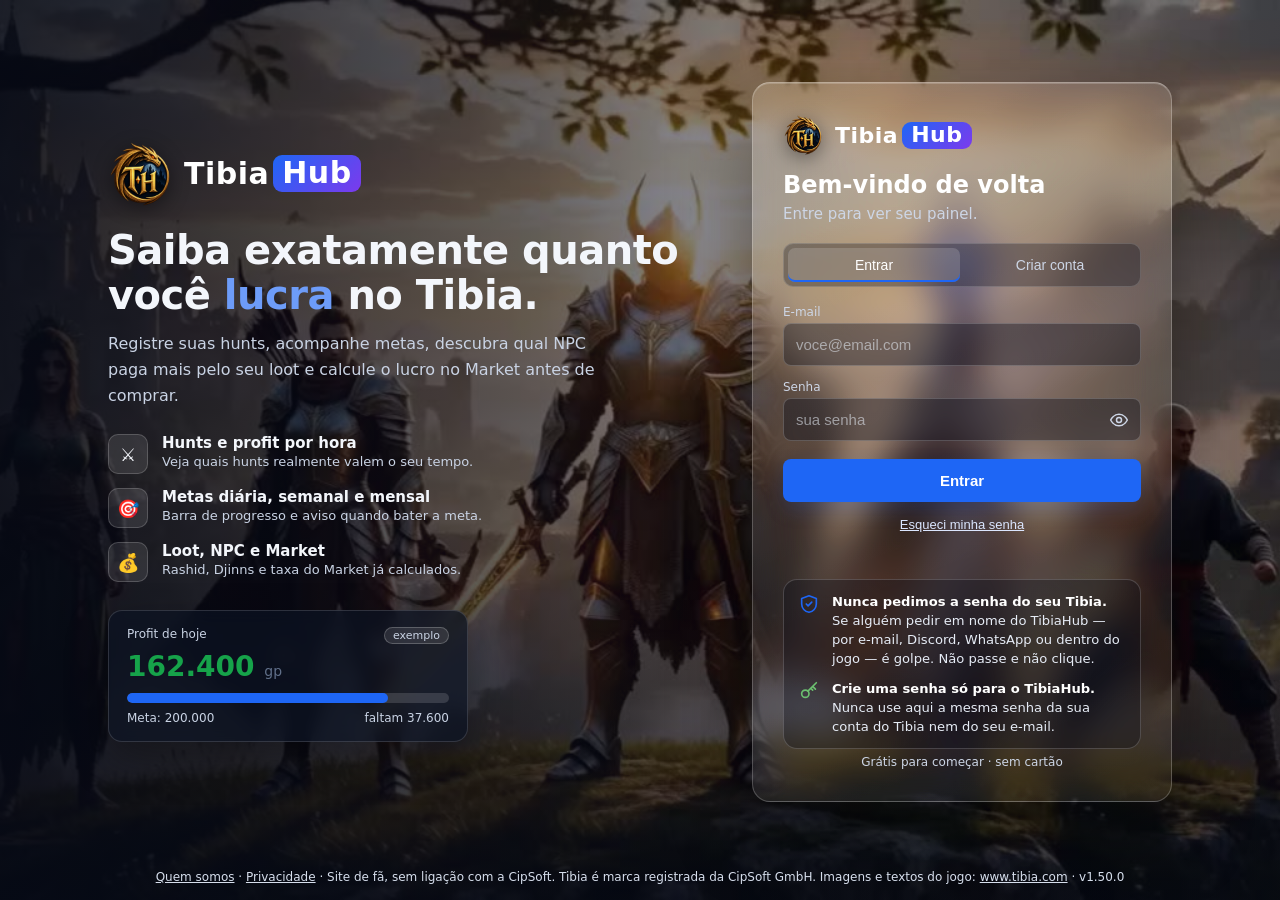
==== index.html @ aea576e8 "v1.50.0: Minha guild e leitor do Party Hunt Analyser Co-Authored-By: Claude Opus 5.5 <noreply@anthro" ====
<!DOCTYPE html>
<html lang="pt-BR">
<head>
<meta charset="UTF-8">
<meta name="viewport" content="width=device-width, initial-scale=1">
<title>TibiaHub — sua central de hunts, gold, Market e bosses</title>
<meta name="description" content="Controle seu profit no Tibia: hunts, metas, loot para NPC, Market e gastos.">
<link rel="icon" type="image/png" sizes="32x32" href="/favicon-32.png">
<link rel="icon" type="image/png" sizes="48x48" href="/favicon-48.png">
<link rel="icon" type="image/png" sizes="192x192" href="/icone-192.png">
<link rel="apple-touch-icon" sizes="180x180" href="/apple-touch-icon.png">
<meta name="theme-color" content="#1e66f5">
<link rel="stylesheet" href="/style.css">
<link rel="stylesheet" href="/v2.css">
<link rel="stylesheet" href="/tema.css">
<link rel="stylesheet" href="/visual.css">
<script src="/tema.js"></script>
<script src="/vendor/supabase-2.119.2.js" integrity="sha384-A97u3Qnt9GZHURO9YJZRe7VQgGUeFzcv6I1oIGnUTxQrCxnpQMwR0/G8F2zt9abZ"></script>
</head>
<body>

<!-- LOGIN -->
<section id="tela-auth" class="auth hidden">
  <div class="auth-fundo auth-video" aria-hidden="true"><video autoplay muted loop playsinline preload="auto" poster="/login-bg.jpg" disablepictureinpicture><source src="/login-bg.mp4" type="video/mp4"></video><div class="auth-veu"></div></div>
  <div class="auth-hero">
    <h1 class="logo logo-grande"><img class="logo-emblema" src="/icone-192.png" alt="" width="64" height="64">Tibia<span>Hub</span></h1>
    <p class="hero-titulo">Saiba exatamente quanto você <em>lucra</em> no Tibia.</p>
    <p class="hero-sub">Registre suas hunts, acompanhe metas, descubra qual NPC paga mais pelo seu loot e calcule o lucro no Market antes de comprar.</p>
    <ul class="hero-lista">
      <li><span class="ico">⚔️</span><div><b>Hunts e profit por hora</b><small>Veja quais hunts realmente valem o seu tempo.</small></div></li>
      <li><span class="ico">🎯</span><div><b>Metas diária, semanal e mensal</b><small>Barra de progresso e aviso quando bater a meta.</small></div></li>
      <li><span class="ico">💰</span><div><b>Loot, NPC e Market</b><small>Rashid, Djinns e taxa do Market já calculados.</small></div></li>
    </ul>
    <div class="hero-preview" aria-hidden="true">
      <div class="pv-topo"><span>Profit de hoje</span><span class="pv-tag">exemplo</span></div>
      <div class="pv-valor">162.400 <small>gp</small></div>
      <div class="barra"><div style="width:81%"></div></div>
      <div class="pv-rodape"><span>Meta: 200.000</span><span>faltam 37.600</span></div>
    </div>
  </div>

  <div class="auth-card">
    <div class="logo logo-mobile"><img class="logo-emblema" src="/logo-64.png" alt="" width="40" height="40">Tibia<span>Hub</span></div>
    <h2 class="auth-titulo" id="auth-titulo">Bem-vindo de volta</h2>
    <p class="muted auth-desc" id="auth-desc">Entre para ver seu painel.</p>
    <div class="tabs-auth" role="tablist">
      <button class="tab-auth ativo" data-modo="entrar" role="tab">Entrar</button>
      <button class="tab-auth" data-modo="cadastrar" role="tab">Criar conta</button>
    </div>
    <form id="form-auth">
      <label class="so-cadastro hidden">Primeiro nome<input name="primeiro_nome" maxlength="40" autocomplete="given-name" placeholder="ex: Luis"></label>
      <label class="so-cadastro hidden">Nome do personagem<input name="personagem" maxlength="40" autocomplete="off" placeholder="ex: Knight Lendário"><small id="status-char" class="status-char"></small></label>
      <label>E-mail<input name="email" type="email" required autocomplete="email" placeholder="voce@email.com"></label>
      <label>Senha
        <span class="campo-senha"><input name="senha" type="password" required minlength="6" autocomplete="current-password" placeholder="sua senha"><button type="button" class="ver-senha" id="ver-senha" aria-label="Mostrar senha"><svg width="20" height="20" viewBox="0 0 24 24" fill="none" stroke="currentColor" stroke-width="1.8" stroke-linecap="round" stroke-linejoin="round"><path d="M2 12s3.6-7 10-7 10 7 10 7-3.6 7-10 7S2 12 2 12z"/><circle cx="12" cy="12" r="3"/></svg></button></span>
      </label>
      <small class="so-cadastro hidden dica-senha">Use 8 ou mais caracteres, sem o nome do personagem ou o seu nome. <b>Não repita a senha da sua conta do Tibia.</b></small>
      <label class="so-cadastro hidden check"><input type="checkbox" name="termos"> <span>Li e aceito a <a href="#" data-modal="privacidade">Política de Privacidade</a></span></label>
      <button class="btn btn-grande" type="submit" id="btn-auth">Entrar</button>
      <button class="link" type="button" id="btn-esqueci">Esqueci minha senha</button>
    </form>
    <p id="msg-auth" class="msg"></p>
    <div class="aviso-seg aviso-seg-auth" role="note"><div class="seg-item"><svg width="22" height="22" viewBox="0 0 24 24" fill="none" stroke="currentColor" stroke-width="1.8" stroke-linecap="round" stroke-linejoin="round" aria-hidden="true"><path d="M12 3l8 3v6c0 4.5-3.4 8.3-8 9-4.6-.7-8-4.5-8-9V6l8-3z"/><path d="M9 12l2 2 4-4"/></svg><p><b>Nunca pedimos a senha do seu Tibia.</b> Se alguém pedir em nome do TibiaHub — por e-mail, Discord, WhatsApp ou dentro do jogo — é golpe. Não passe e não clique.</p></div><div class="seg-item"><svg width="22" height="22" viewBox="0 0 24 24" fill="none" stroke="currentColor" stroke-width="1.8" stroke-linecap="round" stroke-linejoin="round" aria-hidden="true"><circle cx="8" cy="15" r="4"/><path d="M10.8 12.2L20 3M16 7l3 3M14 9l2 2"/></svg><p><b>Crie uma senha só para o TibiaHub.</b> Nunca use aqui a mesma senha da sua conta do Tibia nem do seu e-mail.</p></div></div>
    <p class="auth-gratis">Grátis para começar · sem cartão</p>
  </div>
  <p class="auth-rodape"><a href="#" data-modal="quem">Quem somos</a> · <a href="#" data-modal="privacidade">Privacidade</a> · Site de fã, sem ligação com a CipSoft. Tibia é marca registrada da CipSoft GmbH. Imagens e textos do jogo: <a href="https://www.tibia.com" target="_blank" rel="noopener noreferrer">www.tibia.com</a> · <span data-versao></span></p>
</section>


<!-- APP -->
<section id="tela-app" class="hidden">
  <aside class="lateral" id="lateral" aria-label="Navegação">
    <div class="lat-topo"><h1 class="logo"><img src="/logo-64.png" alt="" width="34" height="34"><b class="logo-txt">Tibia<span>Hub</span></b></h1><button type="button" class="lat-recolher" id="lat-recolher" title="Recolher menu" aria-label="Recolher menu"><svg viewBox="0 0 24 24" fill="none" stroke="currentColor" stroke-width="2" stroke-linecap="round" stroke-linejoin="round" aria-hidden="true"><path d="m15 18-6-6 6-6"/></svg></button></div>
    <nav id="menu" aria-label="Menu principal"><button data-pag="noticias" title="Notícias do Tibia"><svg viewBox="0 0 24 24" fill="none" stroke="currentColor" stroke-width="1.9" stroke-linecap="round" stroke-linejoin="round" aria-hidden="true"><path d="M4 5h13v14H6a2 2 0 0 1-2-2z"/><path d="M17 8h3v10a1 1 0 0 1-1 1h-2"/><path d="M7 9h7M7 12h7M7 15h4"/></svg><span>Notícias</span></button><div class="nav-grupo">Personagem</div><button data-pag="painel" class="ativo" title="Painel"><svg viewBox="0 0 24 24" fill="none" stroke="currentColor" stroke-width="1.9" stroke-linecap="round" stroke-linejoin="round" aria-hidden="true"><rect x="3" y="3" width="7" height="7" rx="1.5"/><rect x="14" y="3" width="7" height="7" rx="1.5"/><rect x="3" y="14" width="7" height="7" rx="1.5"/><rect x="14" y="14" width="7" height="7" rx="1.5"/></svg><span>Painel</span></button><button data-pag="hunts" title="Hunts"><svg viewBox="0 0 24 24" fill="none" stroke="currentColor" stroke-width="1.9" stroke-linecap="round" stroke-linejoin="round" aria-hidden="true"><path d="M14.5 17.5 3 6V3h3l11.5 11.5"/><path d="m13 19 6-6"/><path d="m16 16 4 4"/><path d="m19 21 2-2"/></svg><span>Hunts</span></button><button data-pag="ranking" title="Ranking"><svg viewBox="0 0 24 24" fill="none" stroke="currentColor" stroke-width="1.9" stroke-linecap="round" stroke-linejoin="round" aria-hidden="true"><path d="M8 21h8M12 17v4"/><path d="M7 4h10v5a5 5 0 0 1-10 0z"/><path d="M17 5h3v2a3 3 0 0 1-3 3M7 5H4v2a3 3 0 0 0 3 3"/></svg><span>Ranking</span></button><button data-pag="metas" title="Metas"><svg viewBox="0 0 24 24" fill="none" stroke="currentColor" stroke-width="1.9" stroke-linecap="round" stroke-linejoin="round" aria-hidden="true"><circle cx="12" cy="12" r="9"/><circle cx="12" cy="12" r="5"/><circle cx="12" cy="12" r="1.5"/></svg><span>Metas</span></button><div class="nav-grupo">Dinheiro</div><button data-pag="inventario" title="Meu inventário"><svg viewBox="0 0 24 24" fill="none" stroke="currentColor" stroke-width="1.9" stroke-linecap="round" stroke-linejoin="round" aria-hidden="true"><path d="M5 8h14l-1 12H6z"/><path d="M9 8V6a3 3 0 0 1 6 0v2"/><path d="M9 12h6"/></svg><span>Inventário</span></button><button data-pag="npc" title="Vender NPC"><svg viewBox="0 0 24 24" fill="none" stroke="currentColor" stroke-width="1.9" stroke-linecap="round" stroke-linejoin="round" aria-hidden="true"><circle cx="9" cy="9" r="6"/><path d="M18.1 10.4A6 6 0 1 1 10.3 18"/><path d="M8 7h1.5v4"/></svg><span>Vender NPC</span></button><button data-pag="market" title="Market"><svg viewBox="0 0 24 24" fill="none" stroke="currentColor" stroke-width="1.9" stroke-linecap="round" stroke-linejoin="round" aria-hidden="true"><path d="M3 9l1.5-5h15L21 9"/><path d="M4 9v11h16V9"/><path d="M9 20v-6h6v6"/><path d="M3 9h18"/></svg><span>Market</span></button><button data-pag="gastos" title="Gastos"><svg viewBox="0 0 24 24" fill="none" stroke="currentColor" stroke-width="1.9" stroke-linecap="round" stroke-linejoin="round" aria-hidden="true"><path d="M5 2v20l2.5-1.5L10 22l2-1.5 2 1.5 2.5-1.5L19 22V2l-2.5 1.5L14 2l-2 1.5L10 2 7.5 3.5z"/><path d="M9 8h6M9 12h6M9 16h4"/></svg><span>Gastos</span></button><button data-pag="historico" title="Preços"><svg viewBox="0 0 24 24" fill="none" stroke="currentColor" stroke-width="1.9" stroke-linecap="round" stroke-linejoin="round" aria-hidden="true"><path d="M3 3v18h18"/><path d="m7 15 4-4 3 3 5-6"/></svg><span>Preços</span></button><div class="nav-grupo">Comunidade</div><button data-pag="comunidade" title="Dados da comunidade: hunts, Market e builds"><svg viewBox="0 0 24 24" fill="none" stroke="currentColor" stroke-width="1.9" stroke-linecap="round" stroke-linejoin="round" aria-hidden="true"><circle cx="9" cy="8" r="3.2"/><circle cx="17" cy="9.5" r="2.4"/><path d="M3 20a6 6 0 0 1 12 0"/><path d="M15 20a4.5 4.5 0 0 1 6.5-4"/></svg><span>Comunidade</span></button><button data-pag="guild" title="Minha guild: membros e quem está online"><svg viewBox="0 0 24 24" fill="none" stroke="currentColor" stroke-width="1.9" stroke-linecap="round" stroke-linejoin="round" aria-hidden="true"><path d="M5 4h14v7c0 5-3.5 8-7 9-3.5-1-7-4-7-9z"/><path d="M9 10h6M12 7v9"/></svg><span>Minha guild</span></button><div class="nav-grupo">Ferramentas</div><button data-pag="mapa" title="Mapa de monstros"><svg viewBox="0 0 24 24" fill="none" stroke="currentColor" stroke-width="1.9" stroke-linecap="round" stroke-linejoin="round" aria-hidden="true"><path d="M9 4 3 6v14l6-2 6 2 6-2V4l-6 2z"/><path d="M9 4v14M15 6v14"/></svg><span>Mapa de monstros</span></button><button data-pag="bosses" title="Boss Tracker"><svg viewBox="0 0 24 24" fill="none" stroke="currentColor" stroke-width="1.9" stroke-linecap="round" stroke-linejoin="round" aria-hidden="true"><path d="M12 3a8 8 0 0 0-8 8c0 2.7 1.3 4.6 3 5.8V20a1 1 0 0 0 1 1h8a1 1 0 0 0 1-1v-3.2c1.7-1.2 3-3.1 3-5.8a8 8 0 0 0-8-8z"/><circle cx="9" cy="11.5" r="1.6"/><circle cx="15" cy="11.5" r="1.6"/><path d="M10 21v-2.5M14 21v-2.5"/></svg><span>Boss Tracker</span></button><button data-pag="ferramentas" title="Calculadoras e timers"><svg viewBox="0 0 24 24" fill="none" stroke="currentColor" stroke-width="1.9" stroke-linecap="round" stroke-linejoin="round" aria-hidden="true"><path d="M14.7 6.3a4 4 0 0 0-5.4 5.4L3 18v3h3l6.3-6.3a4 4 0 0 0 5.4-5.4l-2.6 2.6-2.4-2.4z"/></svg><span>Calculadoras</span></button><button data-pag="magias" title="Magias por classe"><svg viewBox="0 0 24 24" fill="none" stroke="currentColor" stroke-width="1.9" stroke-linecap="round" stroke-linejoin="round" aria-hidden="true"><path d="m4 20 9-9"/><path d="M15 4v3M13.5 5.5h3M19 9v2M18 10h2M18 3l.7 1.3L20 5l-1.3.7L18 7l-.7-1.3L16 5l1.3-.7z"/><path d="m13 11 2 2"/></svg><span>Magias</span></button><button data-pag="eventos" title="Calendário de eventos do Tibia"><svg viewBox="0 0 24 24" fill="none" stroke="currentColor" stroke-width="1.9" stroke-linecap="round" stroke-linejoin="round" aria-hidden="true"><rect x="3" y="5" width="18" height="16" rx="2"/><path d="M3 10h18M8 3v4M16 3v4"/><path d="m12 13 1 2 2 .3-1.5 1.4.4 2.1-1.9-1-1.9 1 .4-2.1L9 15.3l2-.3z"/></svg><span>Eventos</span></button><button data-pag="conta" class="nav-oculto" title="Conta"><svg viewBox="0 0 24 24" fill="none" stroke="currentColor" stroke-width="1.9" stroke-linecap="round" stroke-linejoin="round" aria-hidden="true"><circle cx="12" cy="8" r="4"/><path d="M4 21a8 8 0 0 1 16 0"/></svg><span>Conta</span></button><button data-pag="admin" class="hidden nav-admin nav-oculto" title="Admin"><svg viewBox="0 0 24 24" fill="none" stroke="currentColor" stroke-width="1.9" stroke-linecap="round" stroke-linejoin="round" aria-hidden="true"><path d="M12 3l8 3v6c0 4.5-3.4 8.3-8 9-4.6-.7-8-4.5-8-9V6z"/><path d="m9 12 2 2 4-4"/></svg><span>Admin</span></button></nav>
    <div class="lat-rodape"><span data-versao></span></div>
  </aside>
  <div class="lat-veu" id="lat-veu" hidden></div>
  <div class="app-corpo">
  <header class="topo">
    <button type="button" class="btn-hamb" id="btn-hamb" aria-label="Abrir menu" aria-controls="lateral" aria-expanded="false"><svg viewBox="0 0 24 24" fill="none" stroke="currentColor" stroke-width="2" stroke-linecap="round" aria-hidden="true"><path d="M4 6h16M4 12h16M4 18h16"/></svg></button>
    <h2 class="topo-tit" id="topo-tit">Painel</h2>
    <div class="topo-online" id="topo-online" hidden aria-live="polite" title="Pessoas com o TibiaHub aberto agora"></div>
    <div class="topo-dir"><button type="button" class="btn-tema" id="btn-tema" title="Trocar o tema do site" aria-label="Trocar o tema do site" aria-haspopup="menu">🎨</button><button type="button" class="btn-usuario" id="btn-usuario" aria-haspopup="menu" aria-expanded="false" title="Sua conta"><span class="av" id="usuario-av">?</span><span class="u-nome" id="usuario-nome">Minha conta</span><svg class="u-seta" viewBox="0 0 24 24" fill="none" stroke="currentColor" stroke-width="2" stroke-linecap="round" stroke-linejoin="round" aria-hidden="true"><path d="m6 9 6 6 6-6"/></svg></button></div>
  </header>

  <main>
    <!-- PAINEL -->
    <div class="pag" id="pag-painel">
      <div class="card painel-topo">
        <div class="pt-char" id="card-char"></div>
        <div class="pt-hoje" id="card-hoje"></div>
      </div>
      <div id="passos-app"></div>
      <div class="visao-barra"><span class="muted">Visão do painel</span><div class="seg" role="group" aria-label="Visão do painel"><button type="button" data-visao="cartoes" class="ativo" aria-pressed="true">▦ Cartões</button><button type="button" data-visao="graficos" aria-pressed="false">📊 Gráficos</button></div></div>
      <div class="grid kpis" id="kpis"></div>
      <div class="graf-grid hidden" id="graficos-painel"></div>
      <div class="catalogo" id="catalogo-painel" aria-label="O que o TibiaHub conhece"></div>
      <div class="card" id="card-desempenho"></div>
      <div class="card" id="card-xp"></div>
      <div class="card">
        <div class="card-topo"><h2>Metas</h2></div>
        <div class="metas" id="metas"></div>
        <form id="form-metas" class="linha-form">
          <label>Meta diária<input name="meta_diaria" placeholder="ex: 100k" data-gold></label>
          <label>Meta semanal<input name="meta_semanal" placeholder="ex: 500k" data-gold></label>
          <label>Meta mensal<input name="meta_mensal" placeholder="ex: 2kk" data-gold></label>
          <button class="btn">Salvar</button>
        </form>
      </div>
      <div class="card">
        <div class="card-topo"><h2>Profit por dia (últimos 30 dias)</h2></div>
        <div id="grafico"></div>
      </div>
    </div>

    <!-- HUNTS -->
    <div class="pag hidden" id="pag-hunts">
      <div class="card" id="hz">
        <div class="card-topo"><h2>Ler Hunt Analyzer</h2><span class="muted">novo</span></div>
        <p class="dica hz-como">No jogo, abra o <b>Hunt Analyzer</b> e clique em <b>Copy to clipboard</b>. Cole aqui: o TibiaHub mostra onde vender cada item, quanto você lucra de verdade no NPC e salva a hunt no seu histórico. Também dá para enviar um <b>print</b> da janela.</p>
        <textarea id="hz-texto" rows="4" maxlength="60000" spellcheck="false" placeholder="Session data: From 2026-11-23, 21:16:32 to ...&#10;Session: 01:53h&#10;XP Gain: 4,930,602&#10;Loot: 1,109,767 ..."></textarea>
        <div class="hz-acoes">
          <button class="btn" type="button" id="hz-ler">Ler texto</button>
          <label class="btn btn-sec hz-foto-btn">📷 Enviar print<input type="file" id="hz-foto" accept="image/png,image/jpeg,image/webp" hidden></label>
          <span class="muted" id="hz-estado" aria-live="polite">O texto e o print são lidos no seu aparelho e não são enviados a ninguém.</span>
        </div>
        <div id="hz-saida"></div>
      </div>
      <div class="card">
        <div class="card-topo"><h2>Registrar hunt</h2><span class="muted" id="limite-hunts"></span></div>
        <form id="form-hunt" class="linha-form">
          <label>Data<input name="data" type="date" required></label>
          <label class="largo">Hunt / Local<input name="local" required list="locais" placeholder="ex: Library Fire"></label>
          <label>Loot<input name="loot" required data-gold placeholder="ex: 150k ou 150,000"></label>
          <label>Supplies<input name="gasto" required data-gold placeholder="ex: 90k ou 9cc"></label>
          <label>Duração<span class="dur"><select name="dur_h" aria-label="Horas"><option value="0">0 h</option><option value="1">1 h</option><option value="2">2 h</option><option value="3">3 h</option><option value="4">4 h</option><option value="5">5 h</option><option value="6">6 h</option><option value="7">7 h</option><option value="8">8 h</option><option value="9">9 h</option><option value="10">10 h</option><option value="11">11 h</option><option value="12">12 h</option></select><select name="dur_m" aria-label="Minutos"><option value="0">00 min</option><option value="5">05 min</option><option value="10">10 min</option><option value="15">15 min</option><option value="20">20 min</option><option value="25">25 min</option><option value="30">30 min</option><option value="35">35 min</option><option value="40">40 min</option><option value="45">45 min</option><option value="50">50 min</option><option value="55">55 min</option></select></span></label>
          <label>XP<input name="xp" data-gold placeholder="ex: 1.2kk"></label>
          <label class="largo">Observação<input name="obs"></label>
          <button class="btn">Adicionar</button>
        </form>
        <datalist id="locais"></datalist>
        <p class="dica">Valores em gold do jeito do Tibia: <b>900,000</b>, <b>900k</b>, <b>1.5kk</b>, <b>90cc</b> (crystal coin), <b>50pc</b> (platinum coin) ou <b>300gp</b>. O Hunt Analyser do jogo mostra loot e supplies.</p>
      </div>
      <div class="card">
        <div class="card-topo"><h2>Histórico de hunts</h2></div>
        <div class="tabela-wrap"><table id="tabela-hunts"></table></div>
      </div>
    </div>

    <!-- RANKING -->
    <div class="pag hidden" id="pag-ranking">
      <div class="card">
        <div class="card-topo"><h2>Ranking de hunts</h2><span class="selo">Apoiador</span></div>
        <div id="ranking"></div>
      </div>
    </div>

    <!-- NPC -->
    <div class="pag hidden" id="pag-npc">
      <div class="card">
        <div class="card-topo"><h2>Vender no NPC</h2></div>
        <div class="grid linha-kpis" id="resumo-npc"></div>
        <div class="filtros">
          <input id="busca-item" placeholder="Buscar item (nome em inglês)...">
          <div class="chips" id="chips-npc"></div>
        </div>
        <div class="tabela-wrap"><table id="tabela-npc"></table></div>
        <p class="dica">Digite quantos itens você vendeu ao NPC: o lucro aparece na hora. Clique em <b>💰 Vendi</b> (ou Enter) para confirmar, e o valor entra no seu banco. Aceita 1.000 ou 1000.<br>Fonte dos preços: TibiaWiki. Para vender aos Djinns e ao Rashid é preciso ter feito as quests deles.</p>
      </div>
    </div>

    <!-- MARKET -->
    <div class="pag hidden" id="pag-market">
      <div class="grid linha-kpis" id="resumo-market"></div>
      <div class="card">
        <div class="card-topo"><h2>Calculadora de compra no Market</h2></div>
        <form id="form-market" class="linha-form">
          <label class="largo">Item<input name="item" required list="lista-itens" placeholder="ex: Giant Sword"></label>
          <label>Quantidade<input name="qtd" required data-num inputmode="numeric" placeholder="ex: 30"></label>
          <label>Preço unit.<input name="preco" required data-gold placeholder="ex: 16k ou 16,000"></label>
          <label class="largo">Tipo<select name="tipo">
            <option value="aceitar">Aceitar oferta (sem taxa)</option>
            <option value="criar">Criar oferta de compra</option>
          </select></label>
          <button class="btn">Salvar compra</button>
        </form>
        <datalist id="lista-itens"></datalist>
        <div id="preview-market" class="preview"></div>
        <p class="dica">A taxa do Market (2,5%, mínimo 20 gp, máximo 2.500.000 gp) só é cobrada de quem <b>cria</b> a oferta, sobre o valor da oferta inteira. Aceitar uma oferta existente não tem taxa.<br>Nas compras planejadas, quando a oferta for aceita clique em <b style="color:var(--verde)">✓ Comprei</b>; depois de vender no NPC, em <b style="color:var(--verde)">✓ Vendi</b>. Se comprou ou vendeu só uma parte, use <b>Editar</b>. O painel passa a usar esses números.</p>
      </div>
      <div class="card">
        <div class="card-topo"><h2>Compras planejadas</h2><span id="total-market" class="muted"></span></div>
        <div class="tabela-wrap"><table id="tabela-market"></table></div>
      </div>
    </div>

    <!-- GASTOS -->
    <div class="pag hidden" id="pag-gastos">
      <div class="grid linha-kpis" id="resumo-gastos"></div>
      <div class="card">
        <div class="card-topo"><h2>Gastos fora da hunt</h2><span class="selo">Apoiador</span></div>
        <form id="form-gasto" class="linha-form">
          <label>Data<input name="data" type="date" required></label>
          <label>Categoria<select name="categoria">
            <option>Imbuements</option><option>Blessings</option><option>Potions / Runas</option>
            <option>Casa</option><option>Equipamento</option><option>Outros</option>
          </select></label>
          <label class="largo">Descrição<input name="descricao"></label>
          <label>Valor<input name="valor" required data-gold placeholder="ex: 300k ou 30cc"></label>
          <button class="btn">Adicionar</button>
        </form>
      </div>
      <div class="card">
        <div class="card-topo"><h2>Lançamentos</h2><span id="total-gastos" class="muted"></span></div>
        <div class="tabela-wrap"><table id="tabela-gastos"></table></div>
      </div>
    </div>

    <!-- HISTORICO -->
    <div class="pag hidden" id="pag-historico">
      <div class="grid linha-kpis" id="resumo-historico"></div>
      <div class="card">
        <div class="card-topo"><h2>Histórico de preços do Market</h2><span class="selo">Apoiador</span></div>
        <form id="form-historico" class="linha-form">
          <label>Data<input name="data" type="date" required></label>
          <label class="largo">Item<input name="item" required list="lista-itens" placeholder="ex: Giant Sword"></label>
          <label>Preço no Market<input name="preco" required data-gold placeholder="ex: 16k"></label>
          <button class="btn">Anotar</button>
        </form>
        <div id="alerta-revenda" class="alerta-revenda"></div>
        <div id="preview-historico" class="preview preview-npc"></div>
      </div>
      <div class="card">
        <div class="tabela-wrap"><table id="tabela-historico"></table></div>
      </div>
    </div>

    <!-- CONTA -->
    <div class="pag hidden" id="pag-conta">
      <div class="card">
        <div class="card-topo"><h2>Minha conta</h2></div>
        <div id="info-conta"></div>
        <form id="form-perfil" class="linha-form">
          <label>Primeiro nome<input name="primeiro_nome" maxlength="40"></label>
          <label class="largo">Personagem<input name="personagem" maxlength="40"></label>
          <button class="btn">Salvar e buscar no Tibia.com</button>
        </form>
        <form id="form-codigo" class="linha-form form-codigo">
          <label class="largo">Tem um código de apoiador?<input name="codigo" placeholder="ex: VIP6-AB12-CD34" autocomplete="off"></label>
          <button class="btn">Ativar código</button>
        </form>
        <div id="planos-vip" class="planos-vip"></div>
        <div class="csv-box"><h3>Exportar planilhas <span class="selo">Apoiador</span></h3><p class="muted">Arquivos .csv que abrem no Excel e no Google Planilhas.</p><button class="btn sec" type="button" data-csv="hunts">⬇ Minhas hunts</button> <button class="btn sec" type="button" data-csv="extrato">⬇ Extrato do banco (vendas, compras e gastos)</button></div>
        <button class="btn hidden" id="btn-assinar">Quero apoiar</button>
        <div class="lgpd">
          <h3>Seus dados (LGPD)</h3>
          <p class="muted">Você pode baixar uma cópia de tudo o que guardamos sobre você ou excluir sua conta de vez. A exclusão apaga hunts, metas, loot, compras, gastos e preços, e não pode ser desfeita.</p>
          <div class="botoes">
            <button class="btn sec" id="btn-exportar" type="button">Baixar meus dados</button>
            <button class="btn sec perigo" id="btn-excluir" type="button">Excluir minha conta</button>
            <button class="btn sec" id="btn-sair" type="button">Sair</button>
          </div>
        </div>
      </div>
    </div>
    <!-- METAS -->
    <div class="pag hidden" id="pag-metas"><div id="metas-app"></div><p class="dica">Lista de itens e imagens: TibiaWiki (CC BY-SA) e Tibia.com. Tibia é marca registrada da CipSoft GmbH.</p></div>
    <div class="pag hidden" id="pag-noticias"><div id="noticias-app"></div></div>
    <div class="pag hidden" id="pag-mapa"><div id="mapa-app"></div></div>
    <div class="pag hidden" id="pag-ferramentas"><div id="ferramentas-app"></div></div>
    <div class="pag hidden" id="pag-inventario"><div id="inventario-app"></div></div>
    <div class="pag hidden" id="pag-magias"><div id="magias-app"></div></div>
    <div class="pag hidden" id="pag-guild"><div id="guild-app"></div></div>
    <div class="pag hidden" id="pag-comunidade"><div id="comunidade-app"></div></div>
    <div class="pag hidden" id="pag-eventos"><div id="eventos-app"></div></div>
    <div class="pag hidden" id="pag-bosses"><div id="bosses-app"></div><p class="dica">Estatísticas de mortes: Tibia.com via TibiaData. Lista de bosses e imagens animadas: <a href="https://tibia.fandom.com" target="_blank" rel="noopener noreferrer">TibiaWiki</a> (CC BY-SA). Tibia é marca registrada da CipSoft GmbH.</p></div>
    <!-- ADMIN -->
    <div class="pag hidden" id="pag-admin">
      <div class="grid linha-kpis" id="adm-resumo"></div>
      <div class="card">
        <div class="card-topo"><h2>Códigos de acesso VIP</h2></div>
        <form id="adm-form" class="linha-form">
          <label>Plano<select name="meses"><option value="3">3 meses</option><option value="6">6 meses</option><option value="12">12 meses</option></select></label>
          <label>Quantidade<input name="qtd" type="number" min="1" max="50" value="1"></label>
          <label class="largo">Observação (opcional)<input name="obs" placeholder="ex: sorteio no Discord"></label>
          <button class="btn">Gerar códigos</button>
        </form>
        <div id="adm-gerados"></div>
        <div id="adm-codigos"></div>
      </div>
      <div class="card"><div class="card-topo"><h2>Usuários VIP</h2></div><div id="adm-vip"></div></div>
      <div class="card"><div class="card-topo"><h2>Usuários Free</h2></div><div id="adm-free"></div></div>
    </div>
  </main>
  <div class="aviso-seg aviso-seg-site" role="note"><div class="seg-tit">Segurança da sua conta</div><div class="seg-item"><svg width="22" height="22" viewBox="0 0 24 24" fill="none" stroke="currentColor" stroke-width="1.8" stroke-linecap="round" stroke-linejoin="round" aria-hidden="true"><path d="M12 3l8 3v6c0 4.5-3.4 8.3-8 9-4.6-.7-8-4.5-8-9V6l8-3z"/><path d="M9 12l2 2 4-4"/></svg><p><b>Nunca pedimos a senha do seu Tibia.</b> Se alguém pedir em nome do TibiaHub — por e-mail, Discord, WhatsApp ou dentro do jogo — é golpe. Não passe e não clique.</p></div><div class="seg-item"><svg width="22" height="22" viewBox="0 0 24 24" fill="none" stroke="currentColor" stroke-width="1.8" stroke-linecap="round" stroke-linejoin="round" aria-hidden="true"><circle cx="8" cy="15" r="4"/><path d="M10.8 12.2L20 3M16 7l3 3M14 9l2 2"/></svg><p><b>Crie uma senha só para o TibiaHub.</b> Nunca use aqui a mesma senha da sua conta do Tibia nem do seu e-mail.</p></div></div>
  <footer class="rodape"><a href="#" data-modal="quem">Quem somos</a> · <a href="#" data-modal="privacidade">Privacidade</a><br>TibiaHub é um site de fã, sem ligação com a CipSoft. Tibia é marca registrada da CipSoft GmbH. Imagens, textos e notícias do jogo: <a href="https://www.tibia.com" target="_blank" rel="noopener noreferrer">www.tibia.com</a> (CipSoft GmbH). Preços de NPC e imagens animadas: <a href="https://tibia.fandom.com" target="_blank" rel="noopener noreferrer">TibiaWiki</a> (CC BY-SA). · <span data-versao></span></footer>
  </div>
</section>

<div id="toast" class="toast hidden"></div>

<!-- MODAIS: Quem somos / Privacidade -->
<div id="modal" class="modal hidden" role="dialog" aria-modal="true">
  <div class="modal-caixa">
    <button class="modal-fechar" id="modal-fechar" aria-label="Fechar">✕</button>
    <article id="modal-quem" class="hidden">
      <h2>Quem somos</h2>
      <p class="muted">Atualizado em 21 de novembro de 2026</p>
      <p>O <b>TibiaHub</b> é um projeto pessoal e independente — não uma empresa. Eu construí, mantenho e opero tudo sozinho, no tempo livre, porque queria saber de verdade quanto lucrava no Tibia sem depender de planilha, bloco de notas ou de fazer conta de cabeça depois de cada hunt.</p>
      <p>Não existe equipe, escritório nem investidor por trás disso. É iniciativa pessoal, do início ao fim — inclusive a parte de segurança e privacidade dos dados, que trato com o mesmo cuidado que eu gostaria que tivessem com os meus.</p>
      <h3>Por que "TibiaHub"</h3>
      <p>Hub quer dizer central: um lugar só para tudo que importa no seu dia de Tibia. Hunts, loot, vendas no NPC, compras no Market, gastos, XP, metas, bosses e notícias, transformados em números claros: quanto entrou, quanto saiu e onde vale a pena gastar o seu tempo. O site nasceu como TibiaControle e cresceu, por isso ganhou um nome novo.</p>
      <h3>Sua segurança</h3>
      <div class="aviso-seg aviso-seg-modal" role="note"><div class="seg-tit">Segurança da sua conta</div><div class="seg-item"><svg width="22" height="22" viewBox="0 0 24 24" fill="none" stroke="currentColor" stroke-width="1.8" stroke-linecap="round" stroke-linejoin="round" aria-hidden="true"><path d="M12 3l8 3v6c0 4.5-3.4 8.3-8 9-4.6-.7-8-4.5-8-9V6l8-3z"/><path d="M9 12l2 2 4-4"/></svg><p><b>Nunca pedimos a senha do seu Tibia.</b> Se alguém pedir em nome do TibiaHub — por e-mail, Discord, WhatsApp ou dentro do jogo — é golpe. Não passe e não clique.</p></div><div class="seg-item"><svg width="22" height="22" viewBox="0 0 24 24" fill="none" stroke="currentColor" stroke-width="1.8" stroke-linecap="round" stroke-linejoin="round" aria-hidden="true"><circle cx="8" cy="15" r="4"/><path d="M10.8 12.2L20 3M16 7l3 3M14 9l2 2"/></svg><p><b>Crie uma senha só para o TibiaHub.</b> Nunca use aqui a mesma senha da sua conta do Tibia nem do seu e-mail.</p></div></div>
      <h3>Contato</h3>
      <p>Dúvida, sugestão ou problema? Me escreve diretamente: <a href="mailto:adriano.cpd@outlook.com">adriano.cpd@outlook.com</a>.</p>
      <p class="muted">TibiaHub é um site de fã e não tem ligação com a CipSoft GmbH. Tibia é marca registrada da CipSoft GmbH. Dados públicos de personagens obtidos pela TibiaData API; preços de NPC da TibiaWiki.</p>
      <h3>Créditos</h3>
      <p class="muted">Agradecemos a quem mantém estes projetos abertos:</p>
      <ul class="creditos">
        <li><b>TibiaWiki</b> (<a href="https://tibia.fandom.com" target="_blank" rel="noopener noreferrer">tibia.fandom.com</a>): imagens animadas de criaturas, bosses e NPCs, catálogo de criaturas e itens e preços de NPC. Conteúdo sob licença <a href="https://creativecommons.org/licenses/by-sa/3.0/" target="_blank" rel="noopener noreferrer">CC BY-SA</a>; as imagens são carregadas direto dos servidores da TibiaWiki.</li>
        <li><b>TibiaWikiApi</b> (<a href="https://tibiawiki.dev" target="_blank" rel="noopener noreferrer">tibiawiki.dev</a>): acesso aos dados da TibiaWiki.</li>
        <li><b>TibiaData</b> (<a href="https://tibiadata.com" target="_blank" rel="noopener noreferrer">tibiadata.com</a>): personagens, mundos, criatura e boss do dia e estatísticas de mortes.</li>
        <li><b>Tibia.com</b> (<a href="https://www.tibia.com" target="_blank" rel="noopener noreferrer">www.tibia.com</a>): imagens oficiais de criaturas e itens, notícias e estatísticas do jogo. Tibia e todo o seu conteúdo são da CipSoft GmbH; usados conforme a política de fãs da CipSoft.</li>
        <li><b>TibiaMaps</b> (<a href="https://tibiamaps.io" target="_blank" rel="noopener noreferrer">tibiamaps.io</a>): imagens do mapa e marcadores da comunidade (licença MIT).</li>
      </ul>
    </article>
    <article id="modal-privacidade" class="hidden">
      <h2>Política de Privacidade</h2>
      <p class="muted">Última atualização: novembro de 2026.</p>
      <h3>Quais dados coletamos</h3>
      <ul>
        <li><b>Conta:</b> e-mail e senha (a senha é guardada criptografada; nem nós conseguimos vê-la).</li>
        <li><b>Identificação no jogo:</b> primeiro nome e nome do personagem. Com o nome do personagem buscamos dados <i>públicos</i> do Tibia.com (level, vocação e mundo).</li>
        <li><b>O que você registra:</b> hunts, metas, saldo no banco, loot guardado, compras planejadas, gastos e preços anotados.</li>
        <li><b>Comunidade (só se você ligar):</b> se você marcar "Quero compartilhar" na página Comunidade, suas hunts (XP/h e lucro/h), preços do Market e rodas salvas entram em médias anônimas. Nunca mostramos nome, personagem ou e-mail, e uma média só aparece com 3 ou mais jogadores. Desligue quando quiser: seus dados saem das médias na hora.</li>
      </ul>
      <p>Não pedimos CPF, endereço, telefone nem data de nascimento.</p>
      <h3>O que nunca vamos pedir</h3>
      <div class="aviso-seg aviso-seg-modal" role="note"><div class="seg-tit">Segurança da sua conta</div><div class="seg-item"><svg width="22" height="22" viewBox="0 0 24 24" fill="none" stroke="currentColor" stroke-width="1.8" stroke-linecap="round" stroke-linejoin="round" aria-hidden="true"><path d="M12 3l8 3v6c0 4.5-3.4 8.3-8 9-4.6-.7-8-4.5-8-9V6l8-3z"/><path d="M9 12l2 2 4-4"/></svg><p><b>Nunca pedimos a senha do seu Tibia.</b> Se alguém pedir em nome do TibiaHub — por e-mail, Discord, WhatsApp ou dentro do jogo — é golpe. Não passe e não clique.</p></div><div class="seg-item"><svg width="22" height="22" viewBox="0 0 24 24" fill="none" stroke="currentColor" stroke-width="1.8" stroke-linecap="round" stroke-linejoin="round" aria-hidden="true"><circle cx="8" cy="15" r="4"/><path d="M10.8 12.2L20 3M16 7l3 3M14 9l2 2"/></svg><p><b>Crie uma senha só para o TibiaHub.</b> Nunca use aqui a mesma senha da sua conta do Tibia nem do seu e-mail.</p></div></div>
      <p>Se receber qualquer pedido assim, ignore e nos avise em <a href="mailto:adriano.cpd@outlook.com">adriano.cpd@outlook.com</a>.</p>
      <h3>Para que usamos</h3>
      <p>Somente para fazer o site funcionar para você: mostrar seu painel, calcular metas e lucros e manter sua conta. Não vendemos nem compartilhamos seus dados para publicidade.</p>
      <h3>Onde ficam</h3>
      <p>No Supabase (banco de dados, servidores em São Paulo) e na Vercel (hospedagem do site), que atuam como operadores. Cada conta só consegue ler os próprios dados, por regras de segurança aplicadas no próprio banco.</p>
      <h3>Seus direitos (LGPD)</h3>
      <p>Você pode, a qualquer momento, na página <b>Conta</b>: corrigir seu nome e personagem, <b>baixar uma cópia</b> de todos os seus dados e <b>excluir sua conta</b> com tudo o que está nela.</p>
      <h3>Base legal</h3>
      <p>Tratamos os dados para executar o serviço que você pediu ao criar a conta e com o seu consentimento, registrado no cadastro.</p>
      <h3>Contato</h3>
      <p>Para qualquer pedido sobre seus dados ou dúvida sobre esta política, escreva para <a href="mailto:adriano.cpd@outlook.com">adriano.cpd@outlook.com</a>.</p>
    </article>
  </div>
</div>
<script src="/ui.js"></script>
<script src="/login.js"></script>
<script src="/app.js"></script>
<script src="/lateral.js"></script>
<script src="/verif.js"></script>
<script src="/xp.js"></script>
<script src="/desempenho.js"></script>
<script src="/graficos.js"></script>
<script src="/metas.js"></script>
<script src="/bosses.js"></script>
<script src="/noticias.js"></script>
<script src="/mapa.js"></script>
<script src="/ferramentas.js"></script>
<script src="/eventos.js"></script>
<script src="/combos.js"></script>
<script src="/roda.js"></script>
<script src="/gemas.js"></script>
<script src="/analista.js"></script>
<script src="/magias.js"></script>
<script src="/inventario.js"></script>
<script src="/analyzer.js"></script>
<script src="/admin.js"></script>
<script src="/usuario.js"></script>
<script src="/novidades.js"></script>
<script src="/comunidade.js"></script>
<script src="/passos.js"></script>
<script src="/guild.js"></script>
</body>
</html>
---- style.css ----
:root{--bg:#12100d;--card:#1d1a15;--card2:#26221b;--borda:#3a3328;--txt:#ece4d4;--muted:#a59a86;--ouro:#e0b24c;--verde:#6cc070;--verm:#e0605a;--azul:#5c9ee0}
*{box-sizing:border-box}
body{margin:0;font-family:system-ui,-apple-system,"Segoe UI",Roboto,sans-serif;background:var(--bg);color:var(--txt);font-size:15px}
.hidden{display:none!important}
.muted{color:var(--muted)}
.logo{font-size:22px;margin:0;letter-spacing:.5px}.logo span{color:var(--ouro)}
input,select{background:var(--card2);border:1px solid var(--borda);color:var(--txt);border-radius:8px;padding:9px 10px;font-size:14px;width:100%}
input:focus,select:focus{outline:2px solid var(--ouro);border-color:transparent}
label{display:flex;flex-direction:column;gap:4px;font-size:12px;color:var(--muted)}
.btn{background:var(--ouro);color:var(--btn-txt);border:0;border-radius:8px;padding:10px 16px;font-weight:600;cursor:pointer;font-size:14px}
.btn:hover{filter:brightness(1.08)}.btn.sec{background:transparent;color:var(--txt);border:1px solid var(--borda);margin-top:16px}
.link{background:none;border:0;color:var(--muted);cursor:pointer;text-decoration:underline;font-size:13px}
/* auth */
.auth{position:relative;min-height:100vh;display:grid;grid-template-columns:1.1fr minmax(340px,420px);align-items:center;gap:56px;max-width:1120px;margin:0 auto;padding:48px 28px 64px}
.auth-fundo{position:fixed;inset:0;z-index:-1;background:
  radial-gradient(900px 520px at 12% 8%,color-mix(in srgb,var(--ouro) 16%,transparent),transparent 60%),
  radial-gradient(700px 480px at 95% 95%,color-mix(in srgb,var(--verde) 8%,transparent),transparent 60%),
  linear-gradient(rgba(255,255,255,.025) 1px,transparent 1px) 0 0/40px 40px,
  linear-gradient(90deg,rgba(255,255,255,.025) 1px,transparent 1px) 0 0/40px 40px,var(--bg)}
.logo-grande{font-size:30px}
.hero-titulo{font-size:40px;line-height:1.12;font-weight:800;margin:22px 0 14px;letter-spacing:-.5px}
.hero-titulo em{font-style:normal;color:var(--ouro)}
.hero-sub{color:var(--muted);font-size:16px;line-height:1.6;max-width:520px;margin:0 0 26px}
.hero-lista{list-style:none;padding:0;margin:0 0 28px;display:grid;gap:14px}
.hero-lista li{display:flex;gap:14px;align-items:flex-start}
.hero-lista .ico{flex:0 0 40px;height:40px;border-radius:10px;background:color-mix(in srgb,var(--ouro) 12%,transparent);border:1px solid color-mix(in srgb,var(--ouro) 25%,transparent);display:grid;place-items:center;font-size:18px}
.hero-lista b{display:block;font-size:15px}.hero-lista small{color:var(--muted);font-size:13px}
.hero-preview{max-width:360px;background:linear-gradient(180deg,var(--card2),var(--card));border:1px solid var(--borda);border-radius:14px;padding:16px 18px;box-shadow:0 18px 40px rgba(0,0,0,.35)}
.pv-topo,.pv-rodape{display:flex;justify-content:space-between;font-size:12px;color:var(--muted)}
.pv-tag{background:var(--card2);border:1px solid var(--borda);border-radius:20px;padding:1px 8px;font-size:11px}
.pv-valor{font-size:28px;font-weight:800;color:var(--verde);margin:6px 0 10px}.pv-valor small{font-size:14px;color:var(--muted);font-weight:500}
.pv-rodape{margin-top:8px}
.auth-card{background:color-mix(in srgb,var(--card) 88%,transparent);backdrop-filter:blur(10px);-webkit-backdrop-filter:blur(10px);border:1px solid var(--borda);border-top:2px solid var(--ouro);border-radius:18px;padding:32px 30px;box-shadow:0 24px 60px rgba(0,0,0,.45)}
.logo-mobile{display:none;font-size:22px;font-weight:800;margin-bottom:16px}
.auth-titulo{margin:0;font-size:24px}.auth-desc{margin:6px 0 0}
.auth-card form{display:flex;flex-direction:column;gap:14px;margin-top:18px}
.auth-card input{padding:12px 12px;font-size:15px;background:var(--poco)}
.tabs-auth{display:flex;gap:4px;margin-top:20px;background:var(--poco);border:1px solid var(--borda);border-radius:10px;padding:4px}
.tab-auth{flex:1;background:none;border:0;color:var(--muted);padding:9px;border-radius:7px;cursor:pointer;font-size:14px;transition:.2s}
.tab-auth.ativo{background:var(--card2);color:var(--txt);box-shadow:inset 0 -2px 0 var(--ouro)}
.campo-senha{position:relative;display:block}
.campo-senha input{padding-right:44px}
.ver-senha{position:absolute;right:6px;top:50%;transform:translateY(-50%);background:none;border:0;cursor:pointer;color:var(--muted);padding:6px;display:grid;place-items:center}
.ver-senha.on,.ver-senha:hover{color:var(--ouro)}
.btn-grande{padding:13px;font-size:15px;margin-top:4px;box-shadow:0 8px 20px color-mix(in srgb,var(--ouro) 18%,transparent)}
.msg{font-size:13px;min-height:18px;margin:12px 0 0;text-align:center}
.auth-gratis{text-align:center;font-size:12px;color:var(--muted);margin:6px 0 0}
.auth-rodape{position:absolute;bottom:16px;left:0;right:0;text-align:center;font-size:12px;color:var(--muted);margin:0}
@media(max-width:860px){
  .auth{grid-template-columns:1fr;gap:28px;padding:32px 18px 60px;align-items:start}
  .auth-card{order:-1}
  .hero-titulo{font-size:28px}.hero-preview{display:none}.hero-sub{font-size:15px}
  .auth-hero .logo-grande{display:none}
  .logo-mobile{display:block}
}
/* topo */
.topo{display:flex;align-items:center;justify-content:space-between;gap:12px;padding:14px 20px;border-bottom:1px solid var(--borda);background:var(--topo);position:sticky;top:0;z-index:5;flex-wrap:wrap}
nav{display:flex;gap:4px;flex-wrap:wrap}
nav button{background:none;border:0;color:var(--muted);padding:8px 12px;border-radius:8px;cursor:pointer;font-size:14px}
nav button.ativo,nav button:hover{background:var(--card2);color:var(--txt)}
main{max-width:1150px;margin:0 auto;padding:20px}
.card{background:var(--card);border:1px solid var(--borda);border-radius:12px;padding:18px;margin-bottom:18px}
.card-topo{display:flex;align-items:center;justify-content:space-between;gap:10px;margin-bottom:12px}
.card-topo h2{font-size:16px;margin:0}
.grid{display:grid;gap:12px}
.kpis{grid-template-columns:repeat(auto-fill,minmax(180px,1fr));margin-bottom:18px}
.kpi{background:var(--card);border:1px solid var(--borda);border-radius:12px;padding:14px}
.kpi .rot{font-size:12px;color:var(--muted)}.kpi .val{font-size:22px;font-weight:700;margin-top:6px}
.kpi.ouro .val{color:var(--ouro)}.pos{color:var(--verde)}.neg{color:var(--verm)}
.metas{display:grid;grid-template-columns:repeat(auto-fit,minmax(240px,1fr));gap:14px;margin-bottom:16px}
.meta .topo-meta{display:flex;justify-content:space-between;font-size:13px;margin-bottom:6px}
.barra{height:10px;background:var(--card2);border-radius:6px;overflow:hidden}
.barra div{height:100%;background:var(--ouro);border-radius:6px;transition:width .4s}
.barra div.ok{background:var(--verde)}
.linha-form{display:flex;flex-wrap:wrap;gap:10px;align-items:flex-end}
.linha-form label{flex:1 1 120px}.linha-form label.largo{flex:2 1 200px}
.dica{font-size:12px;color:var(--muted);margin:10px 0 0}
.tabela-wrap{overflow-x:auto}
table{width:100%;border-collapse:collapse;font-size:14px}
th{text-align:left;color:var(--muted);font-weight:500;font-size:12px;padding:8px;border-bottom:1px solid var(--borda);white-space:nowrap}
td{padding:8px;border-bottom:1px solid var(--linha)}
td.num,th.num{text-align:right;font-variant-numeric:tabular-nums}
tr:hover td{background:var(--hover)}
.del{background:none;border:0;color:var(--muted);cursor:pointer;font-size:16px}.del:hover{color:var(--verm)}
.qtd{width:90px;text-align:right}
.filtros{display:flex;flex-direction:column;gap:10px;margin:12px 0}
.chips{display:flex;gap:6px;flex-wrap:wrap}
.chip{background:var(--card2);border:1px solid var(--borda);color:var(--muted);padding:6px 12px;border-radius:20px;cursor:pointer;font-size:13px}
.chip.ativo{color:var(--txt);border-color:var(--ouro)}
.resumo-npc{grid-template-columns:repeat(auto-fill,minmax(170px,1fr))}
.preview{margin-top:12px;font-size:14px;background:var(--card2);border-radius:8px;padding:12px;display:none}
.preview.on{display:block}
.selo{background:var(--ouro);color:var(--btn-txt);font-size:11px;font-weight:700;padding:3px 8px;border-radius:20px}
.bloqueio{text-align:center;padding:30px;color:var(--muted)}
.planos{display:grid;grid-template-columns:repeat(auto-fit,minmax(240px,1fr));gap:14px;margin-top:16px}
.plano{background:var(--card2);border:1px solid var(--borda);border-radius:12px;padding:16px}
.plano.destaque{border-color:var(--ouro)}.plano h3{margin:0 0 8px}.plano ul{padding-left:18px;color:var(--muted);line-height:1.8}
.toast{position:fixed;bottom:20px;left:50%;transform:translateX(-50%);background:var(--card2);border:1px solid var(--ouro);padding:12px 18px;border-radius:10px;z-index:20;max-width:90vw}
.rodape{text-align:center;color:var(--muted);font-size:12px;padding:20px}
svg text{font-family:inherit}
@media(max-width:600px){main{padding:12px}.kpi .val{font-size:18px}}
/* personagem, LGPD, modal */
.status-char{font-size:12px;min-height:16px;color:var(--muted)}.status-char.ok{color:var(--verde)}.status-char.erro{color:var(--verm)}
.dica-senha{font-size:12px;color:var(--muted);margin-top:-6px}
.check{flex-direction:row;align-items:center;gap:8px;font-size:13px;color:var(--txt)}.check input{width:16px;height:16px;padding:0;flex:0 0 16px;accent-color:var(--ouro)}
.check a,.auth-rodape a,.rodape a{color:var(--ouro)}
.topo-painel{grid-template-columns:1fr 1fr;margin-bottom:6px}
.card-char h2,.card-hoje h2{font-size:13px;color:var(--muted);font-weight:500;margin:0 0 8px}
.char-nome{font-size:20px;font-weight:800}.char-info{color:var(--muted);margin-top:4px}
.char-lvl{display:inline-block;background:color-mix(in srgb,var(--ouro) 12%,transparent);border:1px solid color-mix(in srgb,var(--ouro) 30%,transparent);color:var(--ouro);border-radius:20px;padding:2px 10px;font-weight:700;font-size:13px;margin-top:8px}
.hoje-linha{display:flex;justify-content:space-between;gap:10px;padding:6px 0;border-bottom:1px solid var(--linha)}.hoje-linha:last-child{border:0}
.hoje-linha span{color:var(--muted)}
#form-perfil{margin:16px 0}
.lgpd{border-top:1px solid var(--borda);margin-top:20px;padding-top:16px}.lgpd h3{margin:0 0 6px}
.botoes{display:flex;gap:10px;flex-wrap:wrap}.botoes .btn.sec{margin-top:8px}
.btn.perigo{color:var(--verm);border-color:color-mix(in srgb,var(--verm) 50%,transparent)}
.modal{position:fixed;inset:0;background:rgba(0,0,0,.65);z-index:30;display:flex;align-items:center;justify-content:center;padding:20px}
.modal-caixa{position:relative;background:var(--card);border:1px solid var(--borda);border-top:2px solid var(--ouro);border-radius:16px;max-width:640px;width:100%;max-height:85vh;overflow:auto;padding:28px;line-height:1.65}
.modal-caixa h2{margin-top:0}.modal-caixa h3{margin:18px 0 4px;font-size:15px;color:var(--ouro)}.modal-caixa ul{padding-left:20px}
.modal-fechar{position:absolute;top:12px;right:12px;background:none;border:0;color:var(--muted);font-size:18px;cursor:pointer}
@media(max-width:700px){.topo-painel{grid-template-columns:1fr}}
---- v2.css ----
/* v2: Hoje no Tibia em largura total, NPC com Market */
.topo-painel{grid-template-columns:1fr}
.card-char .char-nome{display:inline}
.hoje-grid{display:grid;grid-template-columns:repeat(3,1fr);gap:14px}
.hoje-tile{display:flex;gap:16px;align-items:center;background:var(--card2);border:1px solid var(--borda);border-radius:12px;padding:14px 16px}
.hoje-img{flex:0 0 96px;height:96px;border-radius:10px;background:radial-gradient(circle at 50% 60%,color-mix(in srgb,var(--ouro) 18%,transparent),transparent 70%),var(--poco);border:1px solid var(--borda);display:grid;place-items:center;overflow:hidden}
.hoje-img img{max-width:88px;max-height:88px;image-rendering:pixelated;transform:scale(1.15)}
.hoje-vazio{color:var(--muted);font-size:28px}.hoje-cidade{font-size:40px}
.hoje-rot{font-size:12px;color:var(--muted);text-transform:uppercase;letter-spacing:.5px}
.hoje-nome{font-size:19px;font-weight:800;margin:2px 0 4px;color:var(--ouro)}
.grupo1{background:color-mix(in srgb,var(--ouro) 5%,transparent)}.grupo2{background:color-mix(in srgb,var(--verde) 5%,transparent)}
th.grupo1{color:var(--ouro)}th.grupo2{color:var(--verde)}
#tabela-npc .qtd{width:100px}
.kpi-sel{border-color:var(--ouro)}
@media(max-width:900px){.hoje-grid{grid-template-columns:1fr}}
/* v3: card único no topo, banco, linhas de cards, admin */
.painel-topo{display:grid;grid-template-columns:minmax(280px,1fr) 2.4fr;gap:22px;align-items:stretch}
.pt-char{display:flex;flex-direction:column;gap:2px;padding-right:22px;border-right:1px solid var(--borda)}
.pt-saud,.pt-titulo{font-size:13px;color:var(--muted);margin-bottom:6px}
.pt-mini{display:grid;grid-template-columns:repeat(3,1fr);gap:8px;margin:14px 0 4px}
.pt-mini div{background:var(--card2);border:1px solid var(--borda);border-radius:10px;padding:8px 10px}
.pt-mini span{display:block;font-size:11px;color:var(--muted)}.pt-mini b{font-size:16px}
.pt-banco{margin-top:12px;background:linear-gradient(180deg,color-mix(in srgb,var(--ouro) 8%,transparent),transparent);border:1px solid color-mix(in srgb,var(--ouro) 30%,transparent);border-radius:12px;padding:12px}
.pt-banco-topo{display:flex;justify-content:space-between;align-items:center;font-size:12px;color:var(--muted)}
.pt-banco-valor{font-size:24px;font-weight:800;color:var(--ouro)}.pt-banco-valor small{font-size:13px;color:var(--muted);font-weight:500}
.pt-banco-moedas{font-size:12px;margin-bottom:8px}
.pt-banco-form{display:flex;gap:6px;flex-wrap:wrap}.pt-banco-form input{flex:1 1 140px}
.mini-btn{padding:8px 10px;font-size:13px}.pt-banco-form .btn.sec{margin-top:0}
.pt-banco-form .gold-dica{flex-basis:100%}
.hoje-cidade{font-size:40px}
.linha-kpis{grid-auto-flow:column;grid-auto-columns:minmax(150px,1fr);overflow-x:auto;margin-bottom:18px;padding-bottom:2px}
.linha-kpis:empty{display:none}
.linha-kpis .kpi .val{font-size:20px}.linha-kpis .kpi .val small{font-size:12px;font-weight:500}
.card #resumo-npc{margin-bottom:6px}
.gold-dica{display:block;font-size:11px;color:var(--verde);min-height:14px;margin-top:2px}.gold-dica.erro{color:var(--verm)}
.dur{display:flex;gap:6px}.dur select{flex:1}
.form-codigo{margin:0 0 16px}
.selo-adm{background:#6b4fd8;color:#fff}
.nav-admin{color:var(--ouro)!important}
.gerados{background:var(--card2);border:1px dashed var(--ouro);border-radius:10px;padding:12px;margin:14px 0;line-height:2.2}
#adm-codigos,#adm-gerados{margin-top:14px}
.adm-acao{width:auto;padding:5px 8px;font-size:13px}
@media(max-width:900px){.painel-topo{grid-template-columns:1fr}.pt-char{border-right:0;padding-right:0;border-bottom:1px solid var(--borda);padding-bottom:16px}}
.pt-char .char-lvl{align-self:flex-start}
.painel-topo .hoje-grid{height:calc(100% - 26px)}
.painel-topo .hoje-tile{flex-direction:column;text-align:center;justify-content:center;gap:10px;padding:16px 10px}
.painel-topo .hoje-img{flex:0 0 auto;width:110px;height:110px}
.painel-topo .hoje-img img{max-width:96px;max-height:96px}
.dur select{min-width:84px;padding-right:4px}

/* v4 — avisos de segurança */
.aviso-seg{display:grid;gap:10px;border:1px solid color-mix(in srgb,var(--ouro) 35%,transparent);background:linear-gradient(135deg,color-mix(in srgb,var(--ouro) 10%,transparent),color-mix(in srgb,var(--verde) 6%,transparent));border-radius:14px;padding:14px 16px}
.aviso-seg .seg-tit{font-weight:700;color:var(--ouro);letter-spacing:.02em;font-size:.95rem}
.seg-item{display:flex;gap:12px;align-items:flex-start}
.seg-item svg{flex:none;color:var(--ouro);margin-top:1px}
.seg-item+ .seg-item svg{color:#6cc070}
.seg-item p{margin:0;font-size:.9rem;line-height:1.45}
.seg-item b{color:var(--txt)}
.aviso-seg-auth{margin-top:16px;padding:12px 14px}
.aviso-seg-auth .seg-item p{font-size:.82rem}
.aviso-seg-site{grid-template-columns:auto 1fr 1fr;align-items:center;gap:14px 22px;max-width:1110px;margin:4px auto 0;box-sizing:border-box;width:calc(100% - 40px)}
.aviso-seg-modal{margin:6px 0 14px}
@media(max-width:820px){.aviso-seg-site{grid-template-columns:1fr}}
.modal-caixa a{color:var(--ouro)}
/* v6 — caixas de diálogo, meta do dia, compras */
.dlg{position:fixed;inset:0;z-index:60;display:grid;place-items:center;padding:16px;background:var(--veu);backdrop-filter:blur(4px);animation:dlgFundo .15s ease}
.dlg.hidden{display:none}
.dlg-caixa{width:min(440px,100%);background:linear-gradient(180deg,#26211a,#1b1813);border:1px solid color-mix(in srgb,var(--ouro) 35%,transparent);border-radius:16px;padding:24px 22px 18px;box-shadow:0 24px 60px rgba(0,0,0,.55),0 0 0 1px rgba(255,255,255,.02) inset;text-align:center;animation:dlgEntra .18s ease}
.dlg-ico{width:48px;height:48px;margin:0 auto 12px;border-radius:50%;display:grid;place-items:center;font-weight:800;font-size:22px;color:var(--btn-txt);background:var(--ouro);box-shadow:0 0 0 6px color-mix(in srgb,var(--ouro) 14%,transparent)}
.dlg[data-tipo=perigo] .dlg-ico{background:var(--verm);color:#fff;box-shadow:0 0 0 6px color-mix(in srgb,var(--verm) 16%,transparent)}
.dlg[data-tipo=perigo] .dlg-caixa{border-color:color-mix(in srgb,var(--verm) 45%,transparent)}
.dlg-tit{margin:0 0 6px;font-size:18px}
.dlg-txt{margin:0 0 14px;color:var(--muted);line-height:1.5;white-space:pre-line}
.dlg-campo{width:100%;box-sizing:border-box;text-align:center;font-size:16px;margin-bottom:4px}
.dlg-dica{display:block;min-height:16px;font-size:12px;color:var(--verde);margin-bottom:6px}.dlg-dica.erro{color:var(--verm)}
.dlg-botoes{display:flex;gap:10px;justify-content:center;margin-top:8px}.dlg-botoes .btn{flex:1;margin-top:0;padding:11px 16px}
.btn.perigo-btn{background:var(--verm);color:#fff}
@keyframes dlgFundo{from{opacity:0}}@keyframes dlgEntra{from{opacity:0;transform:translateY(8px) scale(.97)}}
.meta-dif{font-weight:700;font-variant-numeric:tabular-nums}
#tabela-market .qtd{width:84px}
.preview-npc{margin-top:12px}
.hoje-img img.img-rashid{width:78px;height:auto;max-width:none;max-height:none;transform:none;image-rendering:pixelated}
/* v7 — confirmar/editar na tabela do NPC */
.acao-npc{width:1%;white-space:nowrap;text-align:center}
.btn-ok{width:34px;height:34px;border-radius:9px;border:1px solid color-mix(in srgb,var(--verde) 55%,transparent);background:color-mix(in srgb,var(--verde) 14%,transparent);color:#6cc070;display:inline-grid;place-items:center;cursor:pointer;transition:.12s}
.btn-ok:hover{background:#6cc070;color:var(--btn-txt)}.btn-ok:disabled{opacity:.5;cursor:wait}
.btn-editar{background:transparent;border:1px solid var(--borda);color:var(--muted);border-radius:8px;padding:6px 10px;font-size:12px;cursor:pointer}
.btn-editar:hover{color:var(--ouro);border-color:var(--ouro)}
tr.npc-editando td{background-clip:padding-box}
/* v8 — tela inteira, card do topo compacto, visão em gráficos */
main{max-width:none;padding:16px 22px}
.aviso-seg-site{max-width:none;width:auto;margin:4px 22px 0}
.painel-topo{grid-template-columns:minmax(540px,1fr) 1.35fr;gap:18px;padding:14px 16px;align-items:center}
.pt-char{display:grid;grid-template-columns:1fr 1fr;column-gap:14px;row-gap:2px;align-content:center;padding-right:18px}
.pt-char>*{grid-column:1}
.pt-char .pt-banco{grid-column:2;grid-row:1/span 6;margin-top:0;align-self:center;padding:10px 12px}
.pt-saud{margin-bottom:0}.pt-char .char-nome{font-size:19px}
.pt-mini{margin:8px 0 0;gap:6px}.pt-mini div{padding:6px 8px}.pt-mini b{font-size:15px}
.pt-banco-valor{font-size:21px}.pt-banco-moedas{margin-bottom:6px}
.pt-banco-form{flex-wrap:nowrap;gap:5px}.pt-banco-form input{flex:1 1 auto;min-width:0;padding:7px 8px;font-size:13px}
.pt-banco-form .mini-btn{padding:7px 9px;font-size:12px;white-space:nowrap}
.pt-banco-form .gold-dica{display:none}
.painel-topo .hoje-grid{height:auto;gap:10px}
.painel-topo .hoje-tile{flex-direction:row;text-align:left;justify-content:flex-start;gap:12px;padding:10px 12px}
.painel-topo .hoje-img{width:68px;height:68px;flex:0 0 68px}
.painel-topo .hoje-img img{max-width:60px;max-height:60px;transform:none}
.hoje-img img.img-rashid{width:58px}
.painel-topo .hoje-nome{font-size:16px;margin:1px 0 2px}.painel-topo .hoje-rot{font-size:11px}
.painel-topo .hoje-tile small{font-size:11px}
.pt-titulo{margin-bottom:8px}
@media(max-width:1250px){.painel-topo{grid-template-columns:1fr}.pt-char{border-right:0;padding-right:0;border-bottom:1px solid var(--borda);padding-bottom:12px}}
@media(max-width:640px){.pt-char{grid-template-columns:1fr}.pt-char .pt-banco{grid-column:1;grid-row:auto;margin-top:10px}.painel-topo .hoje-grid{grid-template-columns:1fr}}
.visao-barra{display:flex;justify-content:flex-end;align-items:center;gap:10px;margin:0 0 10px;font-size:13px}
.seg{display:inline-flex;background:var(--card);border:1px solid var(--borda);border-radius:10px;padding:3px;gap:3px}
.seg button{background:transparent;border:0;color:var(--muted);padding:6px 12px;border-radius:7px;cursor:pointer;font-size:13px}
.seg button.ativo{background:var(--card2);color:var(--ouro);box-shadow:0 0 0 1px color-mix(in srgb,var(--ouro) 35%,transparent) inset}
.graf-grid{display:grid;grid-template-columns:repeat(2,minmax(0,1fr));gap:16px;margin-bottom:18px}.graf-grid .card{margin-bottom:0}
.graf-hero{font-size:20px}
.g-barra:hover rect[rx]{filter:brightness(1.15)}
@media(max-width:900px){.graf-grid{grid-template-columns:1fr}}
.pt-char .char-lvl{justify-self:start}
/* v9 — Metas (sets de equipamento) */
.metas-topo{margin-bottom:14px}.chip-novo{border-style:dashed;color:var(--ouro)}
.metas-grid{display:grid;grid-template-columns:minmax(300px,380px) 1fr;gap:16px;align-items:start}
.metas-col .card{margin-bottom:16px}
.metas-acoes{display:flex;gap:6px}.perigo-txt:hover{color:var(--verm)!important;border-color:var(--verm)!important}
.inventario{display:grid;grid-template-columns:repeat(3,72px);grid-template-rows:repeat(4,72px);gap:8px;justify-content:center;
  grid-template-areas:"amu cap moc" "arm adu esc" "ane cal mun" ". bot .";padding:16px;margin:6px auto 0;width:max-content;
  background:linear-gradient(180deg,#2a251d,#1a1712);border:1px solid #4a4031;border-radius:12px;box-shadow:inset 0 0 0 1px rgba(0,0,0,.5),0 8px 24px rgba(0,0,0,.35)}
.inv-slot{position:relative;display:grid;place-items:center;border-radius:8px;cursor:pointer;padding:0;
  background:radial-gradient(circle at 50% 45%,#2b2620,#121009);border:1px solid #3d352a;box-shadow:inset 0 2px 6px rgba(0,0,0,.7);transition:.12s}
.inv-slot:hover{border-color:var(--ouro);box-shadow:inset 0 2px 6px rgba(0,0,0,.7),0 0 0 2px color-mix(in srgb,var(--ouro) 25%,transparent)}
.inv-slot.cheio{border-color:color-mix(in srgb,var(--ouro) 55%,transparent);background:radial-gradient(circle at 50% 45%,color-mix(in srgb,var(--ouro) 16%,transparent),#15120c 70%)}
.inv-slot.obtido{border-color:color-mix(in srgb,var(--verde) 70%,transparent);background:radial-gradient(circle at 50% 45%,color-mix(in srgb,var(--verde) 18%,transparent),#121510 70%)}
.inv-slot img{width:56px;height:56px;image-rendering:pixelated}
.inv-ico{font-size:28px;line-height:1}.inv-ico.vazio{opacity:.22;filter:grayscale(1)}
.inv-ok{position:absolute;right:3px;bottom:2px;width:18px;height:18px;border-radius:50%;background:var(--verde);color:var(--btn-txt);font-size:12px;font-weight:800;display:grid;place-items:center}
.meta-linha{display:grid;grid-template-columns:44px 1fr auto 34px 38px;gap:10px;align-items:center;padding:8px 0;border-bottom:1px solid var(--borda)}
.meta-linha:last-child{border-bottom:0}.meta-linha.obtido .meta-nome b{color:var(--verde)}
.meta-thumb,.pi-img{width:44px;height:44px;border-radius:8px;display:grid;place-items:center;background:var(--poco);border:1px solid var(--borda);font-size:20px}
.meta-thumb img,.pi-img img{width:36px;height:36px;image-rendering:pixelated}
.meta-nome{display:flex;flex-direction:column;min-width:0}.meta-nome b{overflow:hidden;text-overflow:ellipsis;white-space:nowrap}
.meta-preco{font-variant-numeric:tabular-nums;white-space:nowrap}
.meta-check{width:32px;height:32px;border-radius:8px;border:1px solid var(--borda);background:transparent;color:var(--muted);cursor:pointer;font-weight:800}
.meta-check.on{background:var(--verde);border-color:var(--verde);color:var(--btn-txt)}
.metas-vazio{text-align:center;padding:40px 20px}.metas-vazio p{max-width:560px;margin:8px auto 18px}.metas-vazio-ico{font-size:44px}
.picker .dlg-caixa{text-align:left}
.picker-caixa{width:min(620px,100%);max-height:86vh;display:flex;flex-direction:column;padding:18px}
.picker-topo{display:flex;justify-content:space-between;align-items:center;margin-bottom:12px}.picker-topo h3{margin:0;font-size:18px}
.picker-topo .modal-fechar{position:static}
.picker-busca{width:100%;box-sizing:border-box;margin-bottom:10px}
.picker-lista{overflow:auto;display:grid;grid-template-columns:repeat(auto-fill,minmax(220px,1fr));gap:8px;padding-right:4px;min-height:120px}
.picker-item{display:flex;gap:10px;align-items:center;text-align:left;background:var(--card2);border:1px solid var(--borda);border-radius:10px;padding:8px;color:var(--txt);cursor:pointer}
.picker-item:hover{border-color:var(--ouro)}.picker-item span:last-child{display:flex;flex-direction:column;min-width:0}
.picker-item b{font-size:13px;overflow:hidden;text-overflow:ellipsis;white-space:nowrap}.picker-item small{font-size:11px}
.picker-item.livre{border-style:dashed}
.picker-aviso{grid-column:1/-1;margin:0 0 6px}
.picker-rodape{display:flex;justify-content:space-between;align-items:center;margin-top:12px;padding-top:10px;border-top:1px solid var(--borda)}
.picker-det label{display:block;margin-top:12px}.picker-det input[name=preco],.picker-det input[name=nome]{width:100%;box-sizing:border-box}
.det-item{display:flex;gap:14px;align-items:center}.pi-img.grande{width:64px;height:64px}.pi-img.grande img{width:52px;height:52px}
.det-titulo{font-size:17px;display:block}.det-nome{flex:1;margin-top:0!important}
.det-check{display:flex!important;gap:8px;align-items:center}
@media(max-width:900px){.metas-grid{grid-template-columns:1fr}}
---- tema.css ----
/* TibiaHub — temas. Cada tema só troca as variáveis; o resto do CSS usa var(--...) */
:root,[data-tema=dourado]{--bg:#12100d;--card:#1d1a15;--card2:#26221b;--borda:#3a3328;--linha:#2a251d;--hover:#211d17;--txt:#ece4d4;--muted:#a59a86;
  --ouro:#e0b24c;--verde:#6cc070;--verm:#e0605a;--azul:#5c9ee0;--btn-txt:#1b1408;--poco:#15130f;--grade:#2f2a21;--veu:rgba(8,7,5,.72);
  --topo:rgba(22,19,15,.86);--sombra:0 10px 30px rgba(0,0,0,.35);--neutro:#5a5245;color-scheme:dark}
[data-tema=azul]{--bg:#eef3f9;--card:#ffffff;--card2:#f4f7fc;--borda:#d9e2ef;--linha:#e7edf5;--hover:#f2f6fc;--txt:#13233b;--muted:#61708a;
  --ouro:#1e66f5;--verde:#16a34a;--verm:#dc2626;--azul:#1e66f5;--btn-txt:#ffffff;--poco:#e9eff8;--grade:#e3e9f2;--veu:rgba(15,28,52,.45);
  --topo:rgba(255,255,255,.86);--sombra:0 8px 24px rgba(19,35,59,.08);--neutro:#b8c3d4;color-scheme:light}
[data-tema=noite]{--bg:#0a1120;--card:#101a2e;--card2:#16233c;--borda:#22324f;--linha:#1b2944;--hover:#14213a;--txt:#e6edf8;--muted:#8a9bba;
  --ouro:#4d8dff;--verde:#34d399;--verm:#f87171;--azul:#4d8dff;--btn-txt:#ffffff;--poco:#0c1528;--grade:#1c2a46;--veu:rgba(3,8,18,.7);
  --topo:rgba(12,20,37,.86);--sombra:0 10px 30px rgba(0,0,0,.4);--neutro:#3b4a66;color-scheme:dark}

/* cartões com leve sombra (fica bonito nos temas claros) */
.card,.kpi{box-shadow:var(--sombra)}
[data-tema=azul] .kpi .val{letter-spacing:-.01em}
[data-tema=azul] .auth-fundo{background:radial-gradient(900px 520px at 12% 8%,rgba(30,102,245,.14),transparent 60%),radial-gradient(700px 480px at 95% 95%,rgba(22,163,74,.08),transparent 60%),var(--bg)}
[data-tema=azul] .hoje-img{background:radial-gradient(circle at 50% 60%,rgba(30,102,245,.12),transparent 70%),#1b2538}
[data-tema=azul] .pt-banco{background:linear-gradient(180deg,rgba(30,102,245,.07),transparent)}
[data-tema=azul] .dlg-caixa{background:#fff}
[data-tema=noite] .dlg-caixa{background:linear-gradient(180deg,#16233c,#101a2e)}
[data-tema=azul] .seg-item b,[data-tema=azul] .aviso-seg .seg-tit{color:var(--txt)}
/* inventário sempre escuro, como no jogo */
.inventario,.inv-slot,.meta-thumb,.pi-img{color-scheme:dark}
[data-tema=azul] .meta-thumb,[data-tema=azul] .pi-img{background:#1b2538;border-color:#2a3a57}

/* ---------- menu do topo ---------- */
.topo{background:var(--topo);backdrop-filter:saturate(1.4) blur(12px);-webkit-backdrop-filter:saturate(1.4) blur(12px);padding:10px 22px;gap:16px;flex-wrap:nowrap;box-shadow:0 1px 0 var(--borda)}
.topo .logo{display:flex;align-items:center;gap:10px;font-size:20px;font-weight:800;white-space:nowrap}
.topo .logo img{width:30px;height:30px}
#menu{display:flex;gap:4px;overflow-x:auto;scrollbar-width:none;padding:2px}
#menu::-webkit-scrollbar{display:none}
#menu button{display:inline-flex;align-items:center;gap:7px;background:transparent;border:1px solid transparent;color:var(--muted);padding:8px 12px;border-radius:10px;font-size:14px;font-weight:500;cursor:pointer;white-space:nowrap;transition:background .12s,color .12s}
#menu button svg{width:17px;height:17px;flex:none;opacity:.85}
#menu button:hover{color:var(--txt);background:var(--card2)}
#menu button.ativo{color:var(--ouro);background:color-mix(in srgb,var(--ouro) 12%,transparent);border-color:color-mix(in srgb,var(--ouro) 28%,transparent);font-weight:600}
#menu button.ativo svg{opacity:1}
#menu .nav-admin{color:var(--ouro)}
.topo-dir{display:flex;align-items:center;gap:8px;margin-left:auto}
.btn-tema{display:inline-grid;place-items:center;width:38px;height:38px;border-radius:10px;border:1px solid var(--borda);background:var(--card);color:var(--txt);cursor:pointer;font-size:17px}
.btn-tema:hover{border-color:var(--ouro)}
.menu-tema{position:absolute;right:22px;top:58px;background:var(--card);border:1px solid var(--borda);border-radius:12px;box-shadow:var(--sombra);padding:6px;z-index:20;min-width:210px}
.menu-tema button{display:flex;align-items:center;gap:10px;width:100%;background:transparent;border:0;color:var(--txt);padding:9px 10px;border-radius:8px;cursor:pointer;font-size:14px;text-align:left}
.menu-tema button:hover,.menu-tema button.ativo{background:var(--card2)}
.menu-tema .amostra{width:22px;height:22px;border-radius:6px;border:1px solid var(--borda);flex:none}
@media(max-width:1100px){#menu button span{display:none}#menu button{padding:9px}#menu button svg{width:19px;height:19px}}
.logo-txt{font-weight:800}

/* ---------- menu colorido: cada página tem a sua cor ---------- */
#menu button[data-pag=painel]{--c:#2563eb}
#menu button[data-pag=hunts]{--c:#e11d48}
#menu button[data-pag=ranking]{--c:#d97706}
#menu button[data-pag=metas]{--c:#7c3aed}
#menu button[data-pag=npc]{--c:#059669}
#menu button[data-pag=market]{--c:#0891b2}
#menu button[data-pag=gastos]{--c:#ea580c}
#menu button[data-pag=historico]{--c:#db2777}
#menu button[data-pag=conta]{--c:#475569}
#menu button[data-pag=admin]{--c:#4f46e5}
[data-tema=noite] #menu button,[data-tema=dourado] #menu button{--cc:color-mix(in srgb,var(--c) 70%,#fff)}
#menu button{--cc:var(--c);gap:8px;padding:6px 12px 6px 6px;color:var(--txt)}
#menu button svg{box-sizing:content-box;width:16px;height:16px;padding:5px;border-radius:8px;color:var(--cc);opacity:1;
  background:color-mix(in srgb,var(--c) 14%,transparent);transition:background .15s,color .15s,transform .15s}
#menu button:hover{background:color-mix(in srgb,var(--c) 9%,transparent);color:var(--txt)}
#menu button:hover svg{transform:translateY(-1px)}
#menu button.ativo{color:#fff;border-color:transparent;font-weight:600;
  background:linear-gradient(135deg,var(--c),color-mix(in srgb,var(--c) 72%,#000));box-shadow:0 6px 16px color-mix(in srgb,var(--c) 35%,transparent)}
#menu button.ativo svg{color:#fff;background:rgba(255,255,255,.2)}
#menu .nav-admin{color:var(--txt)!important}#menu .nav-admin.ativo{color:#fff!important}
@media(max-width:1100px){#menu button{padding:4px}#menu button svg{width:18px;height:18px}}
/* faixa colorida embaixo do topo */
.topo::after{content:"";position:absolute;left:0;right:0;bottom:-1px;height:3px;pointer-events:none;
  background:linear-gradient(90deg,#2563eb,#7c3aed,#db2777,#ea580c,#d97706,#059669,#0891b2)}
/* logo com degradê */
.logo-txt span{background:linear-gradient(90deg,var(--ouro),#7c3aed);-webkit-background-clip:text;background-clip:text;color:transparent}
[data-tema=dourado] .logo-txt span{background-image:linear-gradient(90deg,#e0b24c,#f59e0b)}

/* ---------- tela de login com vídeo de fundo ---------- */
.auth-fundo.auth-video,[data-tema] .auth-fundo.auth-video{background:#0b1020 url(login-bg.jpg) center/cover no-repeat;overflow:hidden}
.auth-video video{position:absolute;inset:0;width:100%;height:100%;object-fit:cover;object-position:center 40%}
.auth-veu{position:absolute;inset:0;background:
  linear-gradient(90deg,rgba(6,10,22,.88) 0%,rgba(6,10,22,.62) 42%,rgba(6,10,22,.30) 70%,rgba(6,10,22,.45) 100%),
  linear-gradient(0deg,rgba(6,10,22,.55),transparent 35%)}
/* textos do lado esquerdo sempre claros por cima do vídeo */
.auth .auth-hero,.auth .auth-hero .hero-titulo,.auth .hero-lista b{color:#f3f6fb}
.auth .hero-sub,.auth .hero-lista small{color:#c9d3e4}
.auth .logo-grande{color:#fff}
.auth .hero-lista .ico{background:rgba(255,255,255,.1);border-color:rgba(255,255,255,.18)}
.auth .hero-preview{background:rgba(12,18,34,.72);border-color:rgba(255,255,255,.14);backdrop-filter:blur(8px);color:#f3f6fb}
.auth .hero-preview .pv-topo,.auth .hero-preview .pv-rodape{color:#c9d3e4}
.auth .auth-card{box-shadow:0 30px 80px rgba(0,0,0,.55)}
.auth .auth-rodape,.auth .auth-rodape a{color:#d6deec}
@media (prefers-reduced-motion:reduce){.auth-video video{display:none}}
@media (max-width:700px){.auth-video video{display:none}}
.auth .hero-titulo em,.auth .logo-grande span{color:color-mix(in srgb,var(--ouro) 65%,#fff)}
.auth .hero-preview .barra{background:rgba(255,255,255,.14)}.auth .hero-preview .pv-tag{background:rgba(255,255,255,.1);color:#c9d3e4;border-color:rgba(255,255,255,.22)}
/* compras: confirmar compra/venda */
.btn-ok-txt{width:auto;height:32px;padding:0 10px 0 7px;gap:5px;display:inline-flex;align-items:center;font-size:12px;font-weight:600}
.btn-ok-txt svg{width:15px;height:15px}
.tag-ok{display:inline-block;padding:2px 8px;border-radius:999px;background:color-mix(in srgb,var(--verde) 14%,transparent);color:var(--verde);font-weight:600;font-size:13px}
.tag-espera{display:inline-block;padding:2px 8px;border-radius:999px;background:color-mix(in srgb,var(--ouro) 10%,transparent);color:var(--muted);font-size:12px;white-space:nowrap}

/* ---------- cartão do usuário (topo direito) ---------- */
#menu .nav-oculto{display:none!important}
.btn-usuario{display:inline-flex;align-items:center;gap:9px;padding:4px 10px 4px 4px;border-radius:999px;border:1px solid var(--borda);background:var(--card);color:var(--txt);cursor:pointer;font-size:14px;font-weight:600;white-space:nowrap;box-shadow:var(--sombra)}
.btn-usuario:hover,.btn-usuario[aria-expanded=true]{border-color:var(--ouro)}
.av{width:32px;height:32px;border-radius:50%;display:inline-grid;place-items:center;font-size:13px;font-weight:800;color:#fff;letter-spacing:.5px;
  background:linear-gradient(135deg,var(--ouro),#7c3aed);flex:none}
.av-g{width:46px;height:46px;font-size:17px}
.u-seta{width:16px;height:16px;color:var(--muted)}
.u-nome{max-width:140px;overflow:hidden;text-overflow:ellipsis}
.card-usuario{position:fixed;right:22px;top:62px;width:300px;background:var(--card);border:1px solid var(--borda);border-radius:16px;box-shadow:0 20px 50px rgba(0,0,0,.25);padding:8px;z-index:40;animation:dlgEntra .14s ease}
.cu-topo{display:flex;gap:12px;align-items:center;padding:10px 10px 12px;margin-bottom:6px;border-bottom:1px solid var(--linha)}
.cu-id{display:flex;flex-direction:column;min-width:0;flex:1}.cu-id b{font-size:15px}.cu-id small{font-size:12px;overflow:hidden;text-overflow:ellipsis;white-space:nowrap}
.cu-topo .selo{align-self:flex-start}
.selo-free{background:var(--card2);color:var(--muted);border:1px solid var(--borda)}
.card-usuario>button,.cu-cores{display:flex;align-items:center;gap:12px;width:100%;background:transparent;border:0;color:var(--txt);padding:10px;border-radius:10px;font-size:14px;cursor:pointer;text-align:left}
.card-usuario>button:hover{background:var(--card2)}
.card-usuario svg{width:18px;height:18px;color:var(--muted);flex:none}
.cu-cores{cursor:default}.cu-temas{margin-left:auto;display:flex;gap:6px}
.cu-tema{width:24px;height:24px;border-radius:7px;border:1px solid var(--borda);cursor:pointer;padding:0}
.cu-tema.ativo{outline:2px solid var(--ouro);outline-offset:2px}
.cu-sair{margin-top:4px;border-top:1px solid var(--linha)!important;border-radius:0 0 10px 10px!important;color:var(--verm)!important}
.cu-sair svg{color:var(--verm)!important}
.form-senha input{width:100%;margin-top:8px}
@media(max-width:700px){.u-nome,.u-seta{display:none}.btn-usuario{padding:3px}.card-usuario{right:10px;left:10px;width:auto}}
.cu-valor{margin-left:auto;color:var(--muted);font-size:12px;font-variant-numeric:tabular-nums}

/* ---------- novidades ---------- */
.btn-usuario{position:relative}
.btn-usuario.tem-novidade::after{content:"";position:absolute;left:28px;top:3px;width:10px;height:10px;border-radius:50%;background:var(--verm);border:2px solid var(--card)}
.cu-pill{margin-left:auto;background:var(--verm);color:#fff;font-size:11px;font-weight:700;border-radius:999px;padding:2px 8px}
.nov-caixa{width:min(640px,100%);max-height:86vh;display:flex;flex-direction:column;text-align:left;padding:18px}
.nov-lista{overflow:auto;padding-right:6px}
.nov-dia{font-size:12px;text-transform:uppercase;letter-spacing:.6px;color:var(--muted);margin:16px 0 8px;font-weight:700}
.nov-dia:first-child{margin-top:4px}
.nov-item{position:relative;background:var(--card2);border:1px solid var(--borda);border-radius:12px;padding:12px 14px;margin-bottom:8px}
.nov-item.nova{border-color:color-mix(in srgb,var(--ouro) 45%,transparent);box-shadow:0 0 0 3px color-mix(in srgb,var(--ouro) 10%,transparent)}
.nov-item h4{margin:6px 0 4px;font-size:15px}.nov-item p{margin:0;color:var(--muted);font-size:14px;line-height:1.5}
.nov-tag{display:inline-block;font-size:11px;font-weight:700;text-transform:uppercase;letter-spacing:.4px;padding:2px 8px;border-radius:999px;color:var(--t);background:color-mix(in srgb,var(--t) 14%,transparent)}
.nov-bolinha{color:var(--verm);font-size:10px;margin-left:6px;vertical-align:middle}
.nov-apagar{position:absolute;right:10px;top:10px;background:transparent;border:0;color:var(--muted);cursor:pointer}
.nov-apagar:hover{color:var(--verm)}
.nov-form{background:var(--card2);border:1px dashed var(--ouro);border-radius:12px;padding:12px;margin-bottom:6px;display:grid;gap:8px}
.nov-form-linha{display:flex;gap:8px}.nov-form-linha select{width:auto}.nov-form-linha.fim{justify-content:flex-end}
.nov-form textarea{width:100%;box-sizing:border-box;background:var(--card);border:1px solid var(--borda);color:var(--txt);border-radius:8px;padding:9px 10px;font:inherit;font-size:14px;resize:vertical}
.cu-versao{text-align:center;font-size:11px;color:var(--muted);padding:6px 0 2px}
.nov-cab{display:flex;align-items:center;gap:8px;flex-wrap:wrap}
.nov-versao{font-family:ui-monospace,Consolas,monospace;font-size:12px;font-weight:700;color:var(--txt);background:var(--card);border:1px solid var(--borda);border-radius:6px;padding:1px 6px}
.nov-data{margin-left:auto;font-size:12px;color:var(--muted)}
.nov-atual{font-size:12px;font-weight:500;margin-left:6px}
.aviso-versao{position:fixed;left:50%;bottom:18px;transform:translateX(-50%);z-index:70;display:flex;gap:14px;align-items:center;background:var(--card);color:var(--txt);border:1px solid var(--ouro);border-radius:14px;padding:10px 12px 10px 16px;box-shadow:0 16px 40px rgba(0,0,0,.3);font-size:14px;max-width:calc(100% - 24px)}
.aviso-versao .btn{white-space:nowrap}
.pt-mini{grid-template-columns:repeat(2,1fr)}

/* ---------- XP farmada (v1.9) ---------- */
.xp-topo{flex-wrap:wrap;gap:10px}
.xp-acoes{display:flex;gap:8px;align-items:center;flex-wrap:wrap}
.xp-grid{display:grid;grid-template-columns:230px 1fr;gap:18px;align-items:start}
.xp-esq{display:flex;flex-direction:column;align-items:center;gap:10px;padding:14px 10px;border-radius:14px;background:linear-gradient(160deg,color-mix(in srgb,var(--ouro) 10%,var(--card2)),var(--card2));border:1px solid var(--borda)}
.xp-gauge{position:relative;width:150px;height:150px}
.xp-gauge svg{width:100%;height:100%}
.xp-arco{transition:stroke-dashoffset 1s cubic-bezier(.2,.8,.2,1)}
.xp-gauge-txt{position:absolute;inset:0;display:flex;flex-direction:column;align-items:center;justify-content:center;line-height:1.1}
.xp-gauge-txt small{color:var(--muted);font-size:11px;text-transform:uppercase;letter-spacing:.08em}
.xp-gauge-txt b{font-size:34px;color:var(--txt)}
.xp-gauge-txt span{font-size:13px;font-weight:700;color:var(--ouro)}
.xp-gauge-info{text-align:center;font-size:13px;display:flex;flex-direction:column;gap:3px}
.xp-gauge-info b{color:var(--txt)}
.xp-dir{min-width:0;display:flex;flex-direction:column;gap:12px}
.xp-kpis{grid-template-columns:repeat(5,minmax(0,1fr))}
.xp-graf{position:relative}
.xp-svg{display:block}
.xp-hit{cursor:crosshair}
.xp-tip{position:absolute;pointer-events:none;min-width:150px;padding:8px 10px;border-radius:10px;background:var(--card);border:1px solid var(--borda);box-shadow:var(--sombra);display:flex;flex-direction:column;gap:2px;font-size:12px;z-index:5}
.xp-tip span{font-size:14px;font-weight:700;color:var(--txt)}
.xp-baixo{display:grid;grid-template-columns:minmax(0,230px) 1fr;gap:18px;margin-top:16px}
.xp-sub{display:block;font-size:13px;margin-bottom:8px;color:var(--txt)}
.xp-cal-sem,.xp-cal-grade{display:grid;grid-template-columns:repeat(7,1fr);gap:3px;max-width:230px}
.xp-cal-grade .xp-cel{margin-top:0}
.xp-cal-sem span{font-size:10px;color:var(--muted);text-align:center}
.xp-cel{display:block;aspect-ratio:1;border-radius:4px;background:var(--grade)}
.xp-cel.fora{background:transparent}
.xp-cel.nx{background:transparent;border:1px dashed var(--borda)}
.xp-cel.n0{background:color-mix(in srgb,var(--neutro) 35%,var(--card2))}
.xp-cel.n1{background:color-mix(in srgb,var(--ouro) 28%,var(--card2))}
.xp-cel.n2{background:color-mix(in srgb,var(--ouro) 50%,var(--card2))}
.xp-cel.n3{background:color-mix(in srgb,var(--ouro) 75%,var(--card2))}
.xp-cel.n4{background:var(--ouro)}
.xp-cal-leg{display:flex;align-items:center;gap:4px;margin-top:8px;font-size:10px;color:var(--muted)}
.xp-cal-leg .xp-cel{width:12px;aspect-ratio:1}
.xp-cal-leg span:nth-of-type(2){margin-left:8px}
.xp-prev{align-self:start;padding:14px;border-radius:14px;background:var(--card2);border:1px solid var(--borda)}
.xp-chips{display:flex;flex-wrap:wrap;gap:6px;align-items:center}
.xp-alvo{font-size:12px;color:var(--muted);display:flex;flex-direction:row;margin:0;align-items:center;gap:6px}
.xp-alvo input{width:80px;padding:6px 8px}
.xp-prev-res{display:flex;align-items:center;gap:14px;margin-top:14px}
.xp-prev-res>span:last-child{display:flex;flex-direction:column;gap:3px;font-size:14px}
.xp-prev-num{font-size:40px;font-weight:800;line-height:1;background:linear-gradient(135deg,var(--ouro),var(--verde));-webkit-background-clip:text;background-clip:text;color:transparent}
.xp-tabela{margin-top:14px}
.xp-tabela summary{cursor:pointer;font-size:13px;color:var(--muted);padding:6px 0}
.xp-tabela summary:hover{color:var(--txt)}
.xp-fonte{display:inline-block;font-size:11px;padding:2px 8px;border-radius:20px;color:var(--t);background:color-mix(in srgb,var(--t) 14%,transparent);border:1px solid color-mix(in srgb,var(--t) 35%,transparent)}
@media (max-width:860px){.xp-grid,.xp-baixo{grid-template-columns:1fr}.xp-kpis{grid-template-columns:repeat(2,minmax(0,1fr))}.xp-esq{flex-direction:row;justify-content:center}}

/* ---------- barra lateral (v1.10) ---------- */
#tela-app{display:grid;grid-template-columns:236px minmax(0,1fr);min-height:100vh;transition:grid-template-columns .2s ease}
#tela-app.lat-recolhida{grid-template-columns:72px minmax(0,1fr)}
.app-corpo{min-width:0;display:flex;flex-direction:column}
.app-corpo>main{flex:1;width:100%;min-width:0;box-sizing:border-box}
.lateral{position:sticky;top:0;height:100vh;display:flex;flex-direction:column;background:var(--card);border-right:1px solid var(--borda);z-index:30;overflow:hidden}
.lateral::before{content:"";position:absolute;top:0;bottom:0;right:-1px;width:3px;background:linear-gradient(180deg,#2563eb,#7c3aed,#db2777,#ea580c,#d97706,#059669,#0891b2);opacity:.9}
.lat-topo{display:flex;align-items:center;justify-content:space-between;gap:6px;padding:16px 12px 12px 16px;min-height:64px}
.lat-topo .logo{display:flex;align-items:center;gap:10px;font-size:19px;font-weight:800;white-space:nowrap;margin:0}
.lat-topo .logo img{width:30px;height:30px;flex:none}
.lat-recolher{display:grid;place-items:center;width:30px;height:30px;flex:none;border-radius:8px;border:1px solid var(--borda);background:var(--card2);color:var(--muted);cursor:pointer}
.lat-recolher svg{width:16px;height:16px;transition:transform .2s}
.lat-recolher:hover{color:var(--txt);border-color:var(--ouro)}
.lateral #menu{flex:1;min-height:0;display:flex;flex-direction:column;flex-wrap:nowrap!important;gap:2px;overflow-y:auto;overflow-x:hidden;padding:4px 10px 12px}
.nav-grupo{font-size:11px;font-weight:700;letter-spacing:.09em;text-transform:uppercase;color:var(--muted);padding:14px 10px 6px;white-space:nowrap}
.lateral #menu button{flex:none;width:100%;justify-content:flex-start;padding:6px 10px 6px 6px;font-size:14px;border-radius:11px}
.lateral #menu button span{display:inline!important;white-space:nowrap}
.lateral #menu button svg{width:17px;height:17px;padding:6px}
.lat-rodape{padding:10px 16px 14px;font-size:11px;color:var(--muted);border-top:1px solid var(--linha);white-space:nowrap}
/* recolhida: só os ícones */
.lat-recolhida .lat-topo{flex-direction:column;padding:14px 8px 8px}
.lat-recolhida .logo-txt,.lat-recolhida .nav-grupo,.lat-recolhida .lat-rodape,.lat-recolhida .lateral #menu button span{display:none!important}
.lat-recolhida .lat-recolher svg{transform:rotate(180deg)}
.lat-recolhida .lateral #menu{padding:4px 8px}
.lat-recolhida .lateral #menu button{justify-content:center;padding:6px}
.lat-recolhida .lateral #menu .nav-grupo+button,.lat-recolhida .lateral #menu button[data-pag=npc]{margin-top:10px}
/* topo do conteúdo */
.app-corpo .topo{position:sticky;top:0;z-index:20;display:flex;align-items:center;gap:12px;padding:10px 22px;min-height:64px}
.app-corpo .topo::after{display:none}
.topo-tit{margin:0;font-size:19px;font-weight:700;color:var(--txt)}
.btn-hamb{display:none;place-items:center;width:40px;height:40px;border-radius:10px;border:1px solid var(--borda);background:var(--card);color:var(--txt);cursor:pointer}
.btn-hamb svg{width:20px;height:20px}
.lat-veu{position:fixed;inset:0;background:var(--veu);z-index:29;backdrop-filter:blur(2px)}
body.sem-rolagem{overflow:hidden}
@media(max-width:900px){
  #tela-app,#tela-app.lat-recolhida{grid-template-columns:minmax(0,1fr)}
  .lateral{position:fixed;left:0;top:0;bottom:0;width:260px;height:auto;transform:translateX(-105%);transition:transform .22s ease;box-shadow:var(--sombra)}
  .lateral.aberta{transform:none}
  .lat-recolher{display:none}
  .lat-recolhida .logo-txt,.lat-recolhida .nav-grupo,.lat-recolhida .lat-rodape,.lat-recolhida .lateral #menu button span{display:revert!important}
  .lat-recolhida .lateral #menu button{justify-content:flex-start;padding:6px 10px 6px 6px}
  .lat-recolhida .lat-topo{flex-direction:row}
  .btn-hamb{display:grid}
  .app-corpo .topo{padding:10px 14px}
}

/* ---------- Boss Tracker (v1.11) ---------- */
#menu button[data-pag=bosses]{--c:#b91c1c}
.bt-topo{display:flex;flex-direction:column;gap:14px}
.bt-filtros{display:flex;flex-wrap:wrap;gap:12px;align-items:flex-end}
.bt-filtros label{display:flex;flex-direction:column;gap:4px;font-size:12px;color:var(--muted);margin:0}
#bosses-app{min-width:0;display:flex;flex-direction:column;gap:16px}
.bt-filtros label{flex:1 1 160px;max-width:260px}
.bt-filtros select,.bt-filtros input{width:100%;min-width:0}
.bt-kpis,.xp-kpis{grid-auto-flow:row;margin-bottom:0}
.bt-kpis{grid-template-columns:repeat(6,minmax(0,1fr))}
.bt-topo>*{min-width:0}
.bt-ontem-lista{display:flex;gap:12px;overflow-x:auto;padding-bottom:4px}
.bt-mini{flex:none;width:130px;display:flex;flex-direction:column;align-items:center;gap:4px;text-align:center;padding:12px 8px;border-radius:14px;
  background:linear-gradient(160deg,color-mix(in srgb,var(--verm) 12%,var(--card2)),var(--card2));border:1px solid color-mix(in srgb,var(--verm) 30%,var(--borda))}
.bt-mini b{font-size:13px;line-height:1.2}
.bt-mini .bt-qtd{font-size:12px;color:var(--verm);font-weight:600}
.boss-img{width:64px;height:64px;object-fit:contain;image-rendering:pixelated;flex:none}
.boss-ico{display:grid;place-items:center;font-size:30px;border-radius:12px;background:var(--card2)}
.bt-grade{display:grid;grid-template-columns:repeat(auto-fill,minmax(270px,1fr));gap:12px}
.bt-card{display:flex;flex-direction:column;gap:10px;padding:12px;border-radius:14px;background:var(--card2);border:1px solid var(--borda);transition:transform .12s,border-color .12s}
.bt-card:hover{transform:translateY(-2px);border-color:color-mix(in srgb,var(--ouro) 45%,var(--borda))}
.bt-card.ontem{border-color:color-mix(in srgb,var(--verm) 45%,var(--borda));box-shadow:0 0 0 1px color-mix(in srgb,var(--verm) 20%,transparent)}
.bt-cab{display:flex;gap:10px;align-items:center}
.bt-nome{display:flex;flex-direction:column;gap:3px;min-width:0}
.bt-nome b{font-size:15px;line-height:1.2}
.bt-nome small{font-size:12px}
.bt-st{align-self:flex-start;font-size:11px;font-weight:600;padding:2px 8px;border-radius:20px;border:1px solid}
.st-ontem{color:var(--verm);background:color-mix(in srgb,var(--verm) 12%,transparent);border-color:color-mix(in srgb,var(--verm) 35%,transparent)}
.st-visto{color:var(--ouro);background:color-mix(in srgb,var(--ouro) 12%,transparent);border-color:color-mix(in srgb,var(--ouro) 35%,transparent)}
.st-semana{color:var(--verde);background:color-mix(in srgb,var(--verde) 12%,transparent);border-color:color-mix(in srgb,var(--verde) 35%,transparent)}
.st-nada{color:var(--muted);border-color:var(--borda)}
.bt-trilha{display:grid;grid-template-columns:repeat(30,1fr);gap:2px}
.bt-trilha i,.bt-leg i{display:block;height:14px;border-radius:3px}
.bt-trilha .v,.bt-leg .v{background:var(--verm)}
.bt-trilha .n,.bt-leg .n{background:color-mix(in srgb,var(--neutro) 30%,var(--card))}
.bt-trilha .x,.bt-leg .x{background:transparent;border:1px dashed var(--borda)}
.bt-leg{display:flex;flex-wrap:wrap;gap:14px;font-size:12px;margin:-4px 0 12px;align-items:center}
.bt-leg span{display:flex;gap:6px;align-items:center}
.bt-leg i{width:12px;height:12px}
.bt-pe{display:flex;justify-content:space-between;gap:8px;font-size:12px;color:var(--muted)}
.bt-pe b{color:var(--txt)}
#bosses-app.carregando{opacity:.55;pointer-events:none}
@media(max-width:900px){.bt-kpis{grid-template-columns:repeat(2,minmax(0,1fr))}.bt-filtros label{max-width:none}}

/* histórico de hunts: edição na linha */
.hunt-editando td{padding-top:6px;padding-bottom:6px;vertical-align:middle}
.hunt-editando input{width:100%;min-width:80px;padding:6px 8px}
.hunt-editando input[type=date]{min-width:130px}
.hunt-editando .dur{display:flex;gap:4px}
.hunt-editando select{padding:6px 4px}
.acoes-hunt{display:flex;gap:6px;align-items:center;justify-content:flex-end}
.hunt-editando input[data-h=obs]{min-width:120px}

/* histórico do banco (v1.12) */
.banco-hist{margin-top:10px;border-top:1px solid var(--linha);padding-top:8px;display:flex;flex-direction:column;gap:6px;max-height:260px;overflow-y:auto;font-size:13px}
.bh-linha{display:flex;align-items:center;gap:8px}
.bh-ico{width:24px;height:24px;display:grid;place-items:center;border-radius:7px;background:var(--card2);flex:none;font-size:13px}
.bh-desc{flex:1;min-width:0;display:flex;flex-direction:column;line-height:1.25;overflow:hidden;text-overflow:ellipsis}
.bh-desc small{font-size:11px}
.bh-linha b{white-space:nowrap}
.npc-mais{display:inline-block;margin-left:4px;padding:0 6px;border-radius:10px;font-size:11px;background:var(--card2);border:1px solid var(--borda);color:var(--muted);cursor:help}
.npc-corte{text-align:center;padding:14px;font-size:13px}

/* ---------- Desempenho (v1.14) ---------- */
#card-desempenho .card-topo{flex-wrap:wrap;gap:10px}
.ds-kpis{grid-auto-flow:row;grid-template-columns:repeat(6,minmax(0,1fr));margin-bottom:6px}
.ds-comp{margin:0 0 14px}
.ds-graf{position:relative;margin-top:16px}
.ds-sub{display:block;font-size:13px;margin-bottom:6px;color:var(--txt)}
.ds-svg{display:block}
.ds-hit,.ds-hit-s{cursor:crosshair}
.ds-leg{display:flex;flex-wrap:wrap;gap:16px;font-size:12px;color:var(--muted);margin-top:4px}
.ds-leg span{display:flex;align-items:center;gap:6px}
.ds-leg i{display:inline-block;width:12px;height:12px;border-radius:3px}
.ds-leg i.tracejado{height:0;width:18px;border-top:2px dashed var(--ouro);border-radius:0}
.ds-tip{position:absolute;pointer-events:none;min-width:180px;padding:8px 10px;border-radius:10px;background:var(--card);border:1px solid var(--borda);box-shadow:var(--sombra);display:flex;flex-direction:column;gap:2px;font-size:12px;z-index:5}
.ds-tip span{font-size:15px;font-weight:700}
.ds-tabela{margin-top:14px}
.ds-tabela summary{cursor:pointer;font-size:13px;color:var(--muted);padding:6px 0}
.ds-tabela summary:hover{color:var(--txt)}
@media(max-width:1100px){.ds-kpis{grid-template-columns:repeat(3,minmax(0,1fr))}}
@media(max-width:600px){.ds-kpis{grid-template-columns:repeat(2,minmax(0,1fr))}}
#card-desempenho{min-width:0;overflow:hidden}
#card-desempenho .tabela-wrap{overflow-x:auto}
.ds-tabela td:first-child{white-space:nowrap}

/* imagens animadas (TibiaWiki) e faixa do catálogo (v1.15) */
.img-ico{display:inline-grid;place-items:center;font-size:26px;width:48px;height:48px;border-radius:10px;background:var(--card2)}
.boss-img.img-ico{width:64px;height:64px;font-size:30px}
.hoje-sprite{max-width:64px;max-height:64px;image-rendering:pixelated;object-fit:contain}
.catalogo{display:flex;flex-wrap:wrap;align-items:center;gap:8px;margin:0 0 14px}
.cat-tit{font-size:12px;color:var(--muted);text-transform:uppercase;letter-spacing:.06em;margin-right:4px}
.cat-chip{display:inline-flex;align-items:center;gap:6px;padding:6px 12px 6px 8px;border-radius:999px;background:var(--card);border:1px solid var(--borda);font-size:13px;color:var(--muted);font-family:inherit}
button.cat-chip{cursor:pointer}button.cat-chip:hover{border-color:var(--ouro);color:var(--txt)}
.cat-chip b{color:var(--txt);font-size:14px}
.cat-ico{font-size:15px}
.creditos{margin:6px 0 0;padding-left:18px;font-size:.92rem;line-height:1.5}
.creditos li{margin-bottom:6px}

/* ---------- Hoje no Tibia compacto + Yasir (v1.16) ---------- */
.painel-topo{padding:12px 16px}
.painel-topo .hoje-grid{grid-template-columns:repeat(2,minmax(0,1fr));gap:8px;height:auto}
.painel-topo .hoje-tile{flex-direction:row;text-align:left;justify-content:flex-start;align-items:center;gap:10px;padding:7px 10px;min-width:0}
.painel-topo .hoje-img{width:50px;height:50px;flex:0 0 50px;border-radius:9px}
.painel-topo .hoje-img img,.painel-topo .hoje-img img.img-rashid{width:auto;height:auto;max-width:46px;max-height:46px;transform:none}
.painel-topo .hoje-img .img-ico{width:46px;height:46px;font-size:22px;background:transparent}
.hoje-txt{min-width:0;display:flex;flex-direction:column}
.painel-topo .hoje-rot{font-size:10px;letter-spacing:.06em}
.painel-topo .hoje-nome{font-size:14px;margin:0;white-space:nowrap;overflow:hidden;text-overflow:ellipsis}
.painel-topo .hoje-tile small{font-size:11px;white-space:nowrap;overflow:hidden;text-overflow:ellipsis}
.pt-titulo{margin-bottom:6px}
.hoje-tile.yasir:not(.visto) .hoje-nome{color:var(--muted);font-weight:600}
.yasir-btns{display:flex;gap:3px;margin-top:3px;flex-wrap:wrap}
.yb{font:inherit;font-size:10px;font-weight:600;padding:1px 6px;border-radius:6px;border:1px solid var(--borda);background:var(--card);color:var(--muted);cursor:pointer;line-height:1.5}
.yb:hover{border-color:var(--ouro);color:var(--txt)}
.yb.ativo{background:var(--ouro);border-color:var(--ouro);color:var(--btn-txt)}
@media(max-width:640px){.painel-topo .hoje-grid{grid-template-columns:repeat(2,minmax(0,1fr))}}
@media(max-width:380px){.painel-topo .hoje-grid{grid-template-columns:1fr}}

/* ---------- Notícias (v1.17) ---------- */
#menu button[data-pag=noticias]{--c:#0ea5e9;margin-top:4px}
#menu button.tem-novidade{position:relative}
#menu button.tem-novidade::after{content:"";position:absolute;top:8px;left:30px;width:8px;height:8px;border-radius:50%;background:#ef4444;box-shadow:0 0 0 2px var(--card)}
.nt-grid{display:grid;grid-template-columns:minmax(0,1fr) 340px;gap:16px;align-items:start}
.nt-col{display:flex;flex-direction:column;gap:14px;min-width:0}
.nt-filtros{margin:0}
.nt-card{background:var(--card);border:1px solid var(--borda);border-radius:16px;padding:18px 20px;box-shadow:var(--sombra)}
.nt-meta{display:flex;flex-wrap:wrap;gap:10px;align-items:center;font-size:12px;color:var(--muted)}
.nt-cat{font-weight:700;padding:2px 10px;border-radius:999px;background:color-mix(in srgb,var(--ouro) 12%,transparent);color:var(--ouro)}
.nt-development{background:color-mix(in srgb,#7c3aed 14%,transparent);color:#8b5cf6}
.nt-community{background:color-mix(in srgb,#059669 14%,transparent);color:#10b981}
.nt-cipsoft{background:color-mix(in srgb,#ea580c 14%,transparent);color:#f97316}
.nt-technical,.nt-technical_issues,.nt-support{background:color-mix(in srgb,#64748b 18%,transparent);color:var(--muted)}
.nt-trad{font-style:italic}
.nt-tit{margin:8px 0 6px;font-size:20px;line-height:1.3;color:var(--txt)}
.nt-corpo{font-size:15px;line-height:1.65;color:var(--txt)}
.nt-corpo p{margin:0 0 10px}
.nt-corpo.cortado{max-height:220px;overflow:hidden;-webkit-mask-image:linear-gradient(180deg,#000 70%,transparent);mask-image:linear-gradient(180deg,#000 70%,transparent)}
.nt-pe{display:flex;flex-wrap:wrap;gap:14px;align-items:center;font-size:13px;margin-top:8px}
.nt-pe a{color:var(--ouro)}
.nt-lado{position:sticky;top:80px}
.nt-lado h2{font-size:16px;margin:0 0 10px}
.nt-curta{padding:10px 0;border-top:1px solid var(--linha);font-size:13.5px;line-height:1.5}
.nt-curta time{display:block;font-size:11px;color:var(--muted);margin-bottom:2px}
.nt-curta .nt-pe{margin-top:4px;font-size:12px}
@media(max-width:1000px){.nt-grid{grid-template-columns:1fr}.nt-lado{position:static}}

/* ---------- marca TibiaHub (v1.18) ---------- */
.logo-txt{letter-spacing:-.01em}
.logo-txt span,[data-tema=dourado] .logo-txt span{display:inline-block;margin-left:3px;padding:0 7px 1px;border-radius:7px;color:#fff;-webkit-text-fill-color:#fff;
  background:linear-gradient(135deg,#1e66f5,#7c3aed);background-clip:border-box;-webkit-background-clip:border-box;box-shadow:0 3px 10px rgba(124,58,237,.28)}
[data-tema=dourado] .logo-txt span{background:linear-gradient(135deg,#e0b24c,#c2410c);color:#1b1408;-webkit-text-fill-color:#1b1408}
.logo-grande span,.logo-mobile span{display:inline-block;margin-left:4px;padding:0 9px 2px;border-radius:9px;color:#fff;background:linear-gradient(135deg,#1e66f5,#7c3aed)}
.logo span{-webkit-text-fill-color:currentColor}
.logo-grande span,.logo-mobile span{color:#fff;-webkit-text-fill-color:#fff;background-clip:border-box;-webkit-background-clip:border-box}
.lat-topo .logo img{width:34px;height:34px;filter:drop-shadow(0 2px 4px rgba(0,0,0,.35))}
.logo-grande,.logo-mobile{display:flex;align-items:center}
.logo-grande .logo-emblema,.logo-mobile .logo-emblema{margin-right:12px}
.logo-emblema{flex:none;filter:drop-shadow(0 4px 10px rgba(0,0,0,.45))}

/* ---------- Mapa de monstros (v1.19) ---------- */
#menu button[data-pag=mapa]{--c:#16a34a}
#mapa-app{min-width:0}
.mp-grid{display:grid;grid-template-columns:330px minmax(0,1fr);gap:16px;align-items:start}
.mp-lado{display:flex;flex-direction:column;gap:10px;max-height:calc(100vh - 110px);overflow:auto;position:sticky;top:80px}
.mp-busca{display:flex;flex-direction:column;gap:4px;font-size:12px;color:var(--muted);margin:0}
.mp-resultados{display:flex;flex-direction:column;gap:4px}
.mp-res{display:flex;align-items:center;gap:8px;padding:6px 8px;border-radius:10px;border:1px solid var(--borda);background:var(--card2);color:var(--txt);cursor:pointer;font:inherit;text-align:left}
.mp-res:hover{border-color:var(--ouro)}
.mp-mini{width:32px;height:32px;object-fit:contain;image-rendering:pixelated}
.mp-res .img-ico{width:32px;height:32px;font-size:16px}
.mp-cab{display:flex;gap:10px;align-items:center}
.mp-cab b{font-size:17px;display:block}
.mp-cab small{display:block}
.mp-foto{width:64px;height:64px;object-fit:contain;image-rendering:pixelated;flex:none}
.mp-sub{font-size:12px;font-weight:700;color:var(--muted);text-transform:uppercase;letter-spacing:.06em;margin:12px 0 6px}
.mp-lista{display:flex;flex-wrap:wrap;gap:6px}
.mp-lista .chip{font-size:12px;padding:4px 10px}
.mp-pts{display:flex;flex-direction:column;gap:3px;margin-top:8px;max-height:220px;overflow:auto}
.mp-pt{display:grid;grid-template-columns:12px 1fr;column-gap:8px;align-items:center;text-align:left;font:inherit;font-size:12.5px;padding:5px 6px;border-radius:8px;border:0;background:transparent;color:var(--txt);cursor:pointer}
.mp-pt:hover{background:var(--card2)}
.mp-pt small{grid-column:2;font-size:11px}
.mp-bola{width:10px;height:10px;border-radius:50%;background:#ef4444}
.mp-pt.mapa .mp-bola{background:#f59e0b}
.mp-local{font-size:13px;line-height:1.55;margin:0}
.mp-leg{display:flex;flex-wrap:wrap;gap:12px;font-size:11px;color:var(--muted);margin-top:10px}
.mp-leg span{display:flex;align-items:center;gap:5px}
.mp-leg i{width:10px;height:10px;border-radius:50%;background:#ef4444}.mp-leg i.mapa{background:#f59e0b}
.mp-mapa{padding:12px;min-width:0}
.mp-barra{display:flex;justify-content:space-between;gap:10px;flex-wrap:wrap;margin-bottom:10px}
.mp-andares,.mp-zoom{display:flex;gap:3px;flex-wrap:wrap}
.mp-andares button,.mp-zoom button{font:inherit;font-size:12px;min-width:30px;height:30px;padding:0 6px;border-radius:8px;border:1px solid var(--borda);background:var(--card2);color:var(--muted);cursor:pointer;position:relative}
.mp-andares button.tem{color:var(--txt);border-color:color-mix(in srgb,#ef4444 55%,var(--borda))}
.mp-andares button.tem::after{content:"";position:absolute;top:3px;right:3px;width:6px;height:6px;border-radius:50%;background:#ef4444}
.mp-andares button.ativo{background:var(--ouro);border-color:var(--ouro);color:var(--btn-txt);font-weight:700}
.mp-zoom button{font-size:16px;font-weight:700;color:var(--txt)}
.mp-vista{position:relative;height:calc(100vh - 230px);min-height:420px;overflow:hidden;border-radius:12px;background:#000;cursor:grab;touch-action:none;user-select:none}
.mp-vista.arrastando{cursor:grabbing}
.mp-camada{position:absolute;left:0;top:0;width:2560px;height:2048px;transform-origin:0 0;--inv:1}
.mp-camada img{display:block;width:2560px;height:2048px;image-rendering:pixelated;max-width:none}
.mp-ponto{position:absolute;width:22px;height:22px;margin:-11px 0 0 -11px;padding:0;border:0;background:transparent;cursor:pointer;transform:scale(var(--inv));transform-origin:center}
.mp-ponto span{display:block;width:14px;height:14px;margin:4px;border-radius:50%;background:#ef4444;border:2px solid #fff;box-shadow:0 0 0 3px rgba(239,68,68,.35),0 2px 6px rgba(0,0,0,.6);animation:mpPulso 1.8s ease-in-out infinite}
.mp-ponto.mapa span{background:#f59e0b;box-shadow:0 0 0 3px rgba(245,158,11,.35),0 2px 6px rgba(0,0,0,.6)}
@keyframes mpPulso{50%{transform:scale(1.25)}}
.mp-coord{position:absolute;left:10px;bottom:10px;font-size:12px;font-family:ui-monospace,monospace;color:#fff;background:rgba(0,0,0,.55);padding:3px 8px;border-radius:6px;pointer-events:none}
.mp-coord:empty{display:none}
.mp-carregando{position:absolute;right:10px;top:10px;font-size:12px;color:#fff;background:rgba(0,0,0,.6);padding:4px 10px;border-radius:6px}
.bt-pe .bt-mapa{font-size:12px}
@media(max-width:1000px){.mp-grid{grid-template-columns:1fr}.mp-lado{position:static;max-height:none}.mp-vista{height:65vh}}
/* ferramentas */
.fr-abas{display:flex;gap:6px;flex-wrap:wrap;margin-bottom:14px}
.fr-abas button{background:var(--card2,rgba(255,255,255,.05));border:1px solid var(--borda);color:var(--txt);padding:7px 14px;border-radius:999px;cursor:pointer;font:inherit}
.fr-abas button.ativo{background:var(--ouro,#d4a94a);color:#1a1408;border-color:transparent;font-weight:600}
.fr-grid{display:grid;grid-template-columns:minmax(0,1.5fr) minmax(0,1fr);gap:18px}
@media(max-width:820px){.fr-grid{grid-template-columns:1fr}}
.fr-col{display:flex;flex-direction:column;gap:10px;min-width:0}
.fr-campo{display:flex;flex-direction:column;gap:4px;font-size:.85rem;color:var(--muted)}
.fr-campo select,.fr-campo input{font-size:.95rem}
.fr-info{display:flex;flex-direction:column;gap:2px}
.fr-tab{width:100%;border-collapse:collapse;font-size:.9rem}
.fr-tab th,.fr-tab td{padding:6px 8px;border-bottom:1px solid var(--borda);text-align:left}
.fr-tab .num{text-align:right}
.fr-tab input{width:100%;max-width:140px;box-sizing:border-box}
.fr-soma td{border-bottom:0}
.fr-linha{display:flex;gap:8px;flex-wrap:wrap;align-items:flex-end}
.fr-linha>input{min-width:0;flex:1 1 90px}
.fr-linha>.fr-campo{flex:1 1 160px}
.fr-rolar{overflow-x:auto;margin:0 -4px}
.fr-rolar .fr-tab td:first-child input{min-width:90px}
.fr-opcao,.fr-total,.fr-relogio,.fr-timer,.fr-transf{display:flex;flex-direction:column;gap:3px;padding:12px;border:1px solid var(--borda);border-radius:10px}
.fr-opcao.melhor{border-color:var(--ouro,#d4a94a);box-shadow:0 0 0 1px var(--ouro,#d4a94a) inset}
.fr-opcao em{font-style:normal;font-size:.75rem;color:var(--ouro,#d4a94a);font-weight:600}
.fr-opcao b,.fr-total b,.fr-relogio b{font-size:1.25rem}
.fr-relogio b{font-size:1.8rem;font-variant-numeric:tabular-nums}
.fr-timer{flex-direction:row;align-items:center;justify-content:space-between;gap:10px}
.fr-timer b{font-variant-numeric:tabular-nums}
.fr-timer.pronto{border-color:var(--pos,#4caf50)}
.fr-transf code{font-size:.8rem;opacity:.8;user-select:all;word-break:break-all}
/* ---------- login em vidro (v1.20.2): o mesmo em todos os temas, por cima do vídeo ---------- */
.auth .auth-card,[data-tema] .auth .auth-card{background:linear-gradient(160deg,rgba(255,255,255,.14),rgba(255,255,255,.04));
  backdrop-filter:blur(18px) saturate(1.3);-webkit-backdrop-filter:blur(18px) saturate(1.3);
  border:1px solid rgba(255,255,255,.22);border-top:1px solid rgba(255,255,255,.38);color:#f3f6fb;box-shadow:0 30px 80px rgba(0,0,0,.45),inset 0 1px 0 rgba(255,255,255,.18)}
.auth .auth-card .auth-titulo,.auth .auth-card .logo-mobile{color:#fff}
.auth .auth-card .auth-desc,.auth .auth-card label,.auth .auth-card .auth-gratis,.auth .auth-card .muted,.auth .auth-card small{color:#cdd6e6}
.auth .auth-card input{background:rgba(8,12,24,.38);border:1px solid rgba(255,255,255,.2);color:#fff}
.auth .auth-card input::placeholder{color:rgba(230,236,246,.55)}
.auth .auth-card input:focus{border-color:rgba(255,255,255,.55);outline:none;box-shadow:0 0 0 3px rgba(77,141,255,.3)}
.auth .tabs-auth{background:rgba(8,12,24,.3);border-color:rgba(255,255,255,.16)}
.auth .tab-auth{color:#cdd6e6}.auth .tab-auth.ativo{background:rgba(255,255,255,.16);color:#fff}
.auth .ver-senha{color:#cdd6e6}
.auth .auth-card a,.auth .auth-card .link{color:#dbe6ff}
.auth .auth-card .aviso-seg,.auth .auth-card [role=note]{background:rgba(8,12,24,.32);border-color:rgba(255,255,255,.18);color:#e6ecf6}
.auth .auth-card .aviso-seg b,.auth .auth-card [role=note] b{color:#fff}
.auth .auth-card input[type=checkbox]{accent-color:#4d8dff}

/* mapa: cores que não se confundem com o vermelho/laranja do mapa (v1.21) */
.mp-ponto span{background:#b026ff;border:2px solid #fff;box-shadow:0 0 0 2px #120022,0 0 12px 3px rgba(176,38,255,.85)}
.mp-ponto.mapa span{background:#00e5ff;box-shadow:0 0 0 2px #00222a,0 0 12px 3px rgba(0,229,255,.85)}
.mp-ponto.local span{background:#c6ff00;box-shadow:0 0 0 2px #1a2200,0 0 12px 3px rgba(198,255,0,.85)}
.mp-bola,.mp-leg i{background:#b026ff}
.mp-pt.mapa .mp-bola,.mp-leg i.mapa{background:#00e5ff}
.mp-pt.local .mp-bola,.mp-leg i.local{background:#c6ff00}
.mp-andares button.tem{border-color:#b026ff}
.mp-andares button.tem::after{background:#b026ff}
.mp-aviso{font-size:12px;margin:4px 0 0}

/* imagem dos itens (v1.22) */
.item-nome{display:inline-flex;align-items:center;gap:8px}
.item-mini{width:32px;height:32px;flex:none;object-fit:contain;image-rendering:pixelated;border-radius:6px;background:color-mix(in srgb,var(--card2) 70%,transparent)}
.img-ico.item-mini{display:inline-grid;place-items:center;font-size:12px;color:var(--muted)}
.item-mini.grande{width:40px;height:40px;vertical-align:middle;margin-right:8px}
#menu button[data-pag=ferramentas]{--c:#9333ea}

/* VIP v2: Boss Tracker */
.bt-chance-lista{display:grid;grid-template-columns:repeat(auto-fill,minmax(260px,1fr));gap:10px}
.bt-chance-item{display:flex;gap:10px;align-items:center;padding:10px;border-radius:12px;background:var(--card2);border:1px solid var(--borda)}
.bt-chance-item>div{display:flex;flex-direction:column;gap:3px;min-width:0;flex:1}
.bt-chance-item .boss-img{width:48px;height:48px}
.bt-barra{display:block;height:6px;border-radius:3px;background:var(--grade);overflow:hidden}
.bt-barra i{display:block;height:100%;background:linear-gradient(90deg,var(--ouro),var(--verm));border-radius:3px}
.bt-vip{border:1px dashed color-mix(in srgb,var(--ouro) 55%,var(--borda))}
.bt-free{margin:0 0 10px}
/* VIP v2: planos */
.planos-vip{margin-top:16px}
.planos-tab{width:100%}
.planos-tab th{text-align:left}
.planos-tab td{vertical-align:top;padding:9px 10px}
.planos-tab .vip-col{background:color-mix(in srgb,var(--ouro) 7%,transparent)}
.planos-tab th.vip-col{color:var(--ouro)}
.vip-aviso{padding:12px 14px;border-radius:12px;margin-bottom:12px;background:color-mix(in srgb,var(--ouro) 12%,var(--card2));border:1px solid color-mix(in srgb,var(--ouro) 40%,var(--borda))}
.vip-aviso.urgente{background:color-mix(in srgb,var(--verm) 12%,var(--card2));border-color:color-mix(in srgb,var(--verm) 45%,var(--borda))}
/* VIP v2: mapa */
.mp-nota{position:absolute;width:26px;height:26px;margin:-13px 0 0 -13px;padding:0;border:2px solid #fff;border-radius:50%;background:#1d1a3a;font-size:13px;line-height:20px;cursor:pointer;transform:scale(var(--inv));box-shadow:0 0 0 2px #000,0 0 10px 2px rgba(255,214,0,.7)}
.mp-aqui-marca{position:absolute;transform:translate(-50%,-50%);border:2px dashed #fff;border-radius:50%;box-shadow:0 0 0 2px rgba(0,0,0,.6);pointer-events:none}
.mp-aqui-box{display:flex;flex-direction:column;gap:6px;padding:10px;border:1px solid var(--borda);border-radius:12px;background:var(--card2)}
.mp-aqui-lista{display:flex;flex-direction:column;gap:4px}
.mp-res small{display:block;font-size:11px}
.mp-aqui-acoes{display:flex;flex-wrap:wrap;gap:6px;margin-top:6px;align-items:center}
.mp-hunt-sel select{font-size:12px;padding:5px 6px;max-width:170px}
.mp-meu{display:flex;align-items:center;gap:4px}.mp-meu .mp-pt{flex:1}
.mp-nota-ico{width:14px;text-align:center}
.mp-vip-aviso{font-size:12px;margin:4px 0 8px;color:var(--muted)}
.alerta-revenda{display:flex;flex-wrap:wrap;gap:10px;align-items:center;margin:10px 0;font-size:13px}
.alerta-revenda input{width:110px;display:inline-block;margin:0 4px;padding:6px 8px}
tr.linha-alerta td{background:color-mix(in srgb,var(--verde) 10%,transparent)}
.csv-box{margin-top:16px;padding:14px;border:1px solid var(--borda);border-radius:12px;background:var(--card2)}
.csv-box h3{margin:0 0 4px}
/* mapa VIP v2 (v1.25): camadas, rotas, ficha */
.mp-ferr{display:flex;flex-direction:column;gap:6px;margin:-2px 0 10px;font-size:13px}
.mp-ferr-linha{display:flex;flex-wrap:wrap;gap:6px;align-items:center}
.mp-ferr-rot{font-size:11px;font-weight:700;text-transform:uppercase;letter-spacing:.06em;color:var(--muted);margin-right:2px}
.mp-ferr .chip{font-size:12px;padding:4px 10px}
.mp-ferr select{font-size:12px;padding:5px 6px;max-width:190px}
.mp-irpara{display:flex;gap:4px;margin-left:auto}.mp-irpara input{width:170px;padding:5px 8px;font-size:12px}
.mp-spr{position:absolute;width:30px;height:30px;margin:-15px 0 0 -15px;transform:scale(var(--inv));cursor:pointer;display:grid;place-items:center}
.mp-spr-img{max-width:34px;max-height:34px;image-rendering:pixelated}
.mp-spr .img-ico{width:22px;height:22px;font-size:14px;background:#1d1a3a;border-radius:50%}
.mp-npc{position:absolute;width:22px;height:22px;margin:-11px 0 0 -11px;padding:0;border:2px solid #fff;border-radius:50%;background:#0b7a5a;font-size:11px;line-height:16px;cursor:pointer;transform:scale(var(--inv));box-shadow:0 0 0 1px #000,0 0 8px rgba(0,255,170,.7)}
.mp-com{position:absolute;width:18px;height:18px;margin:-9px 0 0 -9px;display:grid;place-items:center;font-size:11px;border-radius:4px;background:rgba(0,0,0,.65);color:#fff;transform:scale(var(--inv));cursor:help}
.mp-rota-svg{position:absolute;left:0;top:0;pointer-events:none;overflow:visible}
.mp-rota-svg polyline{fill:none;stroke:#ffe100;stroke-width:calc(2.5px * var(--inv));stroke-dasharray:calc(6px * var(--inv)) calc(4px * var(--inv))}
.mp-rota-pt{position:absolute;min-width:18px;height:18px;margin:-9px 0 0 -9px;padding:0 3px;border-radius:9px;background:#ffe100;color:#000;font:700 10px/18px system-ui;text-align:center;transform:scale(var(--inv));box-shadow:0 0 0 2px #000;pointer-events:auto}
.mp-rota-pt.ini{background:#00e676}.mp-rota-pt.fim{background:#ff4081;color:#fff}
.mp-tip{position:absolute;z-index:5;max-width:230px;display:flex;flex-direction:column;gap:1px;padding:7px 10px;border-radius:9px;background:rgba(10,14,28,.94);color:#fff;font-size:12px;pointer-events:none;box-shadow:0 6px 18px rgba(0,0,0,.5);border:1px solid rgba(255,255,255,.15)}
.mp-tip small{color:#c8d2e6}
.mp-elem{display:flex;flex-wrap:wrap;gap:4px}
.mp-elem span{font-size:11.5px;padding:3px 7px;border-radius:7px;border:1px solid var(--borda);background:var(--card2)}
.mp-elem .el-fraco{border-color:color-mix(in srgb,var(--verde) 55%,var(--borda));background:color-mix(in srgb,var(--verde) 14%,var(--card2))}
.mp-elem .el-forte{border-color:color-mix(in srgb,var(--ouro) 55%,var(--borda))}
.mp-elem .el-imune{border-color:color-mix(in srgb,var(--verm) 55%,var(--borda));background:color-mix(in srgb,var(--verm) 12%,var(--card2))}
.mp-ficha{display:grid;grid-template-columns:auto 1fr;gap:3px 10px;margin:8px 0 0;font-size:12.5px}
.mp-ficha dt{color:var(--muted)}.mp-ficha dd{margin:0}
.mp-nota{cursor:grab}
.mp-ferr .btn.mini-btn,.mp-irpara .btn{padding:4px 10px;font-size:12px;min-height:0;height:28px;line-height:1;margin:0}
.mp-irpara input{height:28px;box-sizing:border-box;margin:0}
.mp-ferr .dica{margin:0}

/* v1.25.1: ícones próprios, sem filtros (os filtros riscavam o mapa no Chrome), tela cheia */
.mp-camada{will-change:transform;backface-visibility:hidden}
.mp-ico{display:grid;place-items:center;width:26px;height:26px;border-radius:50%;font-size:14px;line-height:1;background:var(--c);border:2px solid #fff;box-shadow:0 0 0 2px rgba(0,0,0,.55)}
.mp-spr-img{max-width:30px;max-height:30px;image-rendering:pixelated}
.mp-grid:fullscreen,.mp-grid.mp-cheia{background:var(--bg);padding:12px;box-sizing:border-box;width:100%;height:100%;overflow:auto}
.mp-grid.mp-cheia{position:fixed;inset:0;z-index:60}
.mp-grid:fullscreen .mp-lado,.mp-grid.mp-cheia .mp-lado{position:static;max-height:calc(100vh - 24px)}
.mp-grid:fullscreen .mp-vista,.mp-grid.mp-cheia .mp-vista{height:calc(100vh - 210px);min-height:300px}
.mp-grid:fullscreen .mp-mapa>.dica,.mp-grid.mp-cheia .mp-mapa>.dica{display:none}
@media(max-width:1000px){.mp-grid.mp-cheia .mp-lado,.mp-grid:fullscreen .mp-lado{display:none}}
/* v1.25.3: pontos numa camada própria por cima do mapa (sem riscos) */
.mp-sobre{position:absolute;inset:0;overflow:hidden;pointer-events:none;--inv:1;--tx:0px;--ty:0px;--s:1;--mx:0px;--my:0px}
.mp-sobre>*{left:calc(var(--tx) + var(--mx) * var(--s));top:calc(var(--ty) + var(--my) * var(--s));pointer-events:auto}
.mp-sobre>.mp-aqui-marca{width:calc(var(--r) * var(--s));height:calc(var(--r) * var(--s));pointer-events:none}
.mp-seg{display:inline-flex}.mp-seg button{font-size:12px;padding:4px 10px}
/* v1.25.4: barra lateral do mapa mais estreita */
.mp-grid{grid-template-columns:260px minmax(0,1fr);gap:12px}
.mp-lado{padding:14px;font-size:13.5px}
.mp-lado .mp-cab b{font-size:15px}.mp-lado .mp-foto{width:48px;height:48px}
@media(max-width:1000px){.mp-grid{grid-template-columns:1fr}}
/* v1.26: onde caçar (solo) */
.mp-cacas{display:flex;flex-direction:column;gap:3px}
.mp-cacas-dica{font-size:12px;margin:0 0 4px}
.mp-faixa{display:flex;align-items:center;justify-content:space-between;gap:6px;padding:4px 6px;border-radius:8px}
.mp-faixa:hover,.mp-faixa.aberta{background:var(--card2)}
.mp-faixa-nome{font-size:12.5px;font-weight:600;white-space:nowrap}
.mp-vocs{display:flex;gap:3px}
.mp-vocs button{width:27px;height:27px;padding:0;border-radius:7px;border:1px solid var(--borda);background:var(--card);cursor:pointer;font-size:13px;line-height:1}
.mp-vocs button:hover{border-color:var(--ouro)}
.mp-vocs button.ativo{background:#ff2bd6;border-color:#ff2bd6}
.mp-cacas-lista{display:flex;flex-direction:column;gap:4px;margin:2px 0 8px;padding-left:6px;border-left:2px solid #ff2bd6}
.mp-caca-item{display:flex;flex-direction:column;align-items:flex-start;gap:1px;text-align:left;font:inherit;font-size:12.5px;padding:6px 8px;border-radius:8px;border:1px solid var(--borda);background:var(--card2);color:var(--txt);cursor:pointer}
.mp-caca-item:hover:not(:disabled){border-color:#ff2bd6}.mp-caca-item:disabled{opacity:.6;cursor:default}
.mp-estrelas{color:var(--ouro);font-size:11px;letter-spacing:.5px}
.mp-ponto.caca span{background:#ff2bd6;border:2px solid #fff;box-shadow:0 0 0 2px #2a0022,0 0 12px 3px rgba(255,43,214,.85)}
/* v1.26.1: onde caçar com seletor de level, sem barra de rolagem na coluna */
.mp-grid .mp-lado,.mp-grid:fullscreen .mp-lado,.mp-grid.mp-cheia .mp-lado{max-height:none;overflow:visible;position:static}
.mp-caca-lvl{display:flex;flex-direction:column;gap:4px;font-size:12px;color:var(--muted);margin:0 0 8px}
.mp-caca-lvl select{width:100%;font-size:14px;font-weight:600}
.mp-caca-vocs{display:grid;grid-template-columns:repeat(5,1fr);gap:4px;margin-bottom:8px}
.mp-caca-vocs button{display:flex;flex-direction:column;align-items:center;gap:2px;padding:6px 2px;border-radius:9px;border:1px solid var(--borda);background:var(--card2);color:var(--txt);font:inherit;font-size:10.5px;cursor:pointer}
.mp-caca-vocs button span{font-size:16px;line-height:1}
.mp-caca-vocs button:hover{border-color:#ff2bd6}
.mp-caca-vocs button.ativo{background:#ff2bd6;border-color:#ff2bd6;color:#fff;font-weight:700}
.mp-caca-item.escolhido{border:2px solid #ff2bd6;background:color-mix(in srgb,#ff2bd6 14%,var(--card2));box-shadow:0 0 0 3px color-mix(in srgb,#ff2bd6 20%,transparent)}
.mp-caca-loot{font-size:11px;color:var(--txt)}
.mp-sobre .mp-ponto.escolhido{width:32px;height:32px;margin:-16px 0 0 -16px;z-index:2}
.mp-ponto.escolhido span{width:22px;height:22px;background:#fff;border:4px solid #ff2bd6}
.yasir-mundo{font-size:11px;padding:1px 4px;height:22px;margin:2px 0 1px;max-width:120px;border-radius:6px}
/* v1.27: eventos */
#menu button[data-pag=eventos]{--c:#e11d8f}
.ev-grid{display:grid;grid-template-columns:minmax(0,1fr) minmax(0,1.25fr);gap:16px;align-items:start}
@media(max-width:1000px){.ev-grid{grid-template-columns:1fr}}
.ev-col{display:flex;flex-direction:column;gap:16px;min-width:0}
.ev-lista{display:flex;flex-direction:column;gap:8px}
.ev-card{padding:12px 14px;border-radius:12px;background:var(--card2);border:1px solid var(--borda);border-left:4px solid var(--c);display:flex;flex-direction:column;gap:4px}
.ev-card.ativo{box-shadow:0 0 0 1px color-mix(in srgb,var(--c) 50%,transparent)}
.ev-card p{margin:2px 0;font-size:13.5px}.ev-card a{font-size:12.5px;color:var(--ouro)}
.ev-cab{display:flex;align-items:center;gap:8px;justify-content:space-between}
.ev-tag{font-size:11px;font-weight:700;color:var(--verde)}.ev-tag.inc{color:var(--muted)}
.ev-nav{display:flex;gap:4px}
.ev-grade{display:grid;grid-template-columns:repeat(7,minmax(0,1fr));gap:4px}
.ev-sem{font-size:11px;text-transform:uppercase;color:var(--muted);text-align:center;padding:2px 0}
.ev-dia{min-height:78px;padding:4px;border-radius:8px;background:var(--card2);border:1px solid var(--borda);display:flex;flex-direction:column;gap:2px;min-width:0}
.ev-dia.fora{background:transparent;border-color:transparent}
.ev-dia.hoje{border-color:var(--ouro);box-shadow:0 0 0 1px var(--ouro)}
.ev-num{font-size:11px;font-weight:700;color:var(--muted)}.ev-dia.hoje .ev-num{color:var(--ouro)}
.ev-pill{font-size:10.5px;line-height:1.3;padding:1px 5px;border-radius:5px;color:#fff;background:var(--c);white-space:nowrap;overflow:hidden;text-overflow:ellipsis}
.ev-mais{font-size:10px}
.ev-mini{display:flex;flex-direction:column;gap:4px}
.ev-linha{display:grid;grid-template-columns:120px 1fr;gap:8px;font-size:13px;padding:4px 0 4px 8px;border-left:3px solid var(--c)}
.ev-linha span{color:var(--muted)}.ev-linha a{color:var(--txt)}
@media(max-width:600px){.ev-dia{min-height:54px}.ev-pill{font-size:9px;padding:0 3px}}
/* v1.27.1: imbuements favoritos */
.fr-favs{display:flex;flex-wrap:wrap;gap:6px;align-items:center;padding:8px 10px;border-radius:10px;background:var(--card2);border:1px dashed var(--borda)}
.fr-favs-tit{font-size:12px;font-weight:700;color:var(--ouro);margin-right:4px}
.fr-favs .chip{font-size:12px;padding:4px 10px}.fr-favs .muted{font-size:12px}
.fr-imb-sel{display:flex;gap:6px;align-items:flex-end}.fr-imb-sel .fr-campo{flex:1;min-width:0}
.fr-estrela{flex:none;width:40px;height:40px;border-radius:10px;border:1px solid var(--borda);background:var(--card);color:var(--muted);font-size:22px;line-height:1;cursor:pointer}
.fr-estrela:hover{border-color:#f5b301;color:#f5b301}
.fr-estrela.on{color:#f5b301;border-color:#f5b301;background:color-mix(in srgb,#f5b301 12%,var(--card))}
.fr-fav-grade{display:grid;grid-template-columns:repeat(auto-fill,minmax(260px,1fr));gap:10px}
.fr-fav-card{display:flex;flex-direction:column;gap:5px;padding:12px;border-radius:12px;background:var(--card2);border:1px solid var(--borda)}
.fr-fav-card small{font-size:12px}
.fr-fav-cab{display:flex;justify-content:space-between;align-items:center;gap:6px}
.fr-fav-pe{display:flex;justify-content:space-between;align-items:center;gap:6px;margin-top:4px}
.fr-estrela.mini{width:30px;height:30px;font-size:17px}
/* v1.27.2: o mapa fica preso na tela enquanto a lista da esquerda rola */
@media(min-width:1001px){
  .mp-grid>.mp-mapa{position:sticky;top:76px;align-self:start}
  .mp-grid .mp-vista{height:calc(100vh - 250px);min-height:360px}
  .mp-grid:fullscreen>.mp-mapa,.mp-grid.mp-cheia>.mp-mapa{position:static}
}
.mp-caca-mais{margin-top:4px;width:100%}
.lateral #menu .nav-grupo{flex:none}
/* leitor do Hunt Analyzer */
#hz textarea{width:100%;box-sizing:border-box;min-height:96px;resize:vertical;font:12px/1.45 ui-monospace,Consolas,monospace;padding:10px;border-radius:10px;border:1px solid var(--borda);background:var(--card2);color:var(--txt)}
.hz-acoes{display:flex;flex-wrap:wrap;align-items:center;gap:10px;margin:10px 0 4px}
.hz-foto-btn{cursor:pointer}
#hz.hz-lendo .hz-acoes .btn{opacity:.55;pointer-events:none}
#hz-estado{font-size:13px}
.hz-kpis{display:grid;grid-template-columns:repeat(auto-fill,minmax(140px,1fr));gap:10px;margin:14px 0}
.hz-kpi{background:var(--card2);border:1px solid var(--borda);border-radius:12px;padding:10px 12px;display:flex;flex-direction:column;gap:2px}
.hz-kpi span{font-size:12px;color:var(--muted)}.hz-kpi b{font-size:19px}.hz-kpi small{font-size:12px;color:var(--muted)}
.hz-real{display:grid;grid-template-columns:repeat(auto-fit,minmax(200px,1fr));gap:10px;padding:12px;border-radius:12px;border:1px dashed var(--borda)}
.hz-real div{display:flex;flex-direction:column;gap:2px}.hz-real b{font-size:17px}
.hz-tit{font-size:15px;margin:18px 0 8px}
.hz-npcs{display:grid;grid-template-columns:repeat(auto-fill,minmax(300px,1fr));gap:10px}
.hz-npc{border:1px solid var(--borda);border-radius:12px;padding:10px 12px;background:var(--card)}
.hz-npc-topo{display:flex;align-items:baseline;gap:8px;margin-bottom:8px}.hz-npc-topo .pos{margin-left:auto}
.hz-chips{display:flex;flex-wrap:wrap;gap:6px}
.hz-chip{display:inline-flex;align-items:center;gap:5px;font-size:12.5px;padding:3px 8px 3px 4px;border-radius:999px;background:var(--card2);border:1px solid var(--borda)}
.hz-chip small{color:var(--muted)}.hz-chip img{width:20px;height:20px}
.hz-salvar{margin-top:18px;padding-top:14px;border-top:1px solid var(--linha)}
.btn.btn-sec{background:var(--card2);color:var(--txt);border:1px solid var(--borda)}
#hz .hz-como{margin:0 0 10px}
/* imbuements por item */
.fr-pi{display:flex;flex-direction:column;gap:12px}
.fr-pi-cats{display:flex;gap:6px;overflow-x:auto;scrollbar-width:thin;padding-bottom:4px}
.fr-pi-cats button{flex:none;display:flex;flex-direction:column;align-items:center;gap:3px;min-width:78px;padding:9px 8px;border-radius:12px;border:1px solid var(--borda);background:var(--card2);color:var(--txt);font:inherit;font-size:12.5px;cursor:pointer;transition:transform .12s,border-color .12s}
.fr-pi-cats button span{font-size:20px;line-height:1}
.fr-pi-cats button:hover{transform:translateY(-2px);border-color:var(--ouro)}
.fr-pi-cats button.ativo{background:linear-gradient(135deg,#7c3aed,#2563eb);color:#fff;border-color:transparent;font-weight:600;box-shadow:0 6px 18px -8px #7c3aed}
.fr-pi-filtros{display:flex;flex-wrap:wrap;gap:10px;align-items:center}
.fr-pi-filtros input[type=search]{flex:1 1 240px;padding:9px 12px;border-radius:10px;border:1px solid var(--borda);background:var(--card2);color:var(--txt)}
.fr-pi-vocs{display:flex;flex-wrap:wrap;gap:6px}
.fr-pi-chk{display:flex;align-items:center;gap:6px;font-size:13px;color:var(--muted);cursor:pointer}
.fr-pi-grid{display:grid;grid-template-columns:minmax(0,1fr) minmax(0,1.15fr);gap:16px;align-items:start}
@media(max-width:820px){.fr-pi-grid{grid-template-columns:1fr}}
.fr-pi-lista{display:flex;flex-direction:column;gap:6px;max-height:640px;overflow-y:auto;padding-right:4px}
.fr-pi-item{display:flex;align-items:center;gap:10px;width:100%;text-align:left;padding:8px 10px;border-radius:12px;border:1px solid var(--borda);background:var(--card);color:var(--txt);font:inherit;cursor:pointer;transition:border-color .12s,background .12s}
.fr-pi-item:hover{border-color:var(--ouro)}
.fr-pi-item.ativo{border-color:#7c3aed;background:color-mix(in srgb,#7c3aed 12%,var(--card));box-shadow:0 0 0 1px #7c3aed inset}
.fr-pi-item img,.fr-pi-item .img-ico{width:32px;height:32px;flex:none;image-rendering:pixelated}
.fr-pi-nome{flex:1;min-width:0;display:flex;flex-direction:column;font-weight:600;font-size:14px}
.fr-pi-nome small{font-weight:400;color:var(--muted);font-size:12px;white-space:nowrap;overflow:hidden;text-overflow:ellipsis}
.fr-esp{display:inline-flex;gap:3px;flex:none}
.fr-esp i{width:9px;height:9px;transform:rotate(45deg);border-radius:2px;border:1.5px solid var(--borda);background:transparent}
.fr-esp i.on{background:linear-gradient(135deg,#a855f7,#22d3ee);border-color:transparent;box-shadow:0 0 6px #a855f7}
.fr-pi-mais{align-self:center;margin-top:6px}
.fr-pi-det{position:sticky;top:12px;padding:16px;border-radius:16px;border:1px solid var(--borda);background:linear-gradient(160deg,color-mix(in srgb,#7c3aed 10%,var(--card)),var(--card) 60%)}
.fr-pi-topo{display:flex;gap:14px;align-items:flex-start;margin-bottom:14px}
.fr-pi-topo>img,.fr-pi-topo>.img-ico{width:64px;height:64px;flex:none;image-rendering:pixelated;padding:6px;border-radius:14px;background:var(--card2);border:1px solid var(--borda)}
.fr-pi-topo h3{margin:0 0 2px;font-size:18px}
.fr-pi-topo>div{display:flex;flex-direction:column;gap:3px;min-width:0}
.fr-pi-esp{display:flex;align-items:center;gap:8px;margin-top:6px;font-size:13px;font-weight:600}
.fr-pi-esp .fr-esp i{width:12px;height:12px}
.fr-pi-imbs{display:grid;grid-template-columns:repeat(auto-fill,minmax(250px,1fr));gap:10px}
.fr-pi-imb{border:1px solid var(--borda);border-left:3px solid var(--c);border-radius:12px;padding:10px 12px;background:var(--card)}
.fr-pi-imb-cab{display:flex;align-items:center;gap:8px;margin-bottom:8px}
.fr-pi-imb-cab .fr-estrela{margin-left:auto}
.fr-pi-tag{font-size:11px;font-weight:700;padding:2px 8px;border-radius:999px;color:var(--c);background:color-mix(in srgb,var(--c) 14%,transparent)}
.fr-pi-niveis{display:grid;grid-template-columns:repeat(3,1fr);gap:6px}
.fr-pi-nv{display:flex;flex-direction:column;gap:2px;padding:6px 8px;border-radius:9px;border:1px solid var(--borda);background:var(--card2);color:var(--txt);font:inherit;text-align:left;cursor:pointer}
.fr-pi-nv:hover{border-color:var(--c)}
.fr-pi-nv small{font-size:10.5px;color:var(--muted);text-transform:uppercase;letter-spacing:.05em}
.fr-pi-nv b{font-size:12.5px;line-height:1.25}
#ferramentas-app .fr-pi-chk{flex-direction:row!important;white-space:nowrap}#ferramentas-app .fr-pi-chk input{width:auto;margin:0}
@media(max-width:820px){.fr-pi-det{position:static}.fr-pi-lista{max-height:380px}}
/* Tibia Coin no cartão do banco */
.pt-tc{display:flex;align-items:center;gap:8px;flex-wrap:wrap;margin:8px 0 2px;padding:7px 10px;border-radius:10px;background:color-mix(in srgb,#f59e0b 10%,transparent);border:1px solid color-mix(in srgb,#f59e0b 30%,transparent);font-size:13px}
.pt-tc-ico{font-size:16px}
.pt-tc-btn{margin-left:auto;background:linear-gradient(135deg,#f59e0b,#d97706)!important;color:#1a1204!important;border:0}
.tc-compra{margin-top:10px;padding:12px;border-radius:12px;border:1px solid var(--borda);background:var(--card);display:flex;flex-direction:column;gap:10px}
.tc-compra-cab{display:flex;align-items:center;justify-content:space-between}
.tc-compra-campos{display:grid;grid-template-columns:1fr 1fr;gap:8px}
.tc-compra-campos label{display:flex;flex-direction:column;gap:4px;font-size:12px;color:var(--muted)}
.tc-compra-campos input{width:100%;box-sizing:border-box}
.tc-compra-res{display:flex;flex-direction:column;gap:2px;font-size:13px}
.tc-compra .dica{margin:0}
.pt-tc-btn{padding:5px 12px!important;font-size:12.5px!important}
/* pessoas online no TibiaHub (topo) */
.topo-online{display:flex;align-items:center;gap:7px;font-size:13px;color:var(--muted);white-space:nowrap;padding:5px 12px;border-radius:999px;border:1px solid var(--borda);background:var(--card2);margin-left:14px;min-width:0;overflow:hidden}
.topo-online[hidden]{display:none}
.topo-online b{color:var(--txt);font-variant-numeric:tabular-nums}
.topo-online small{opacity:.75}
.to-ponto{width:8px;height:8px;border-radius:50%;background:#22c55e;box-shadow:0 0 0 0 rgba(34,197,94,.6);animation:to-pulso 2s infinite;flex:none}
@keyframes to-pulso{70%{box-shadow:0 0 0 7px rgba(34,197,94,0)}100%{box-shadow:0 0 0 0 rgba(34,197,94,0)}}
@media (prefers-reduced-motion:reduce){.to-ponto{animation:none}}
@media(max-width:1100px){.to-rec small{display:none}}
@media(max-width:900px){.to-rec,.to-rec-sep{display:none}}
@media(max-width:640px){.to-sep,.to-rot{display:none}.topo-online{margin-left:6px;padding:4px 9px}}
#menu button[data-pag=magias]{--c:#6366f1}
/* magias por classe */
.mg-vocs{display:flex;flex-wrap:wrap;gap:8px;margin-bottom:14px}
.mg-vocs button{display:inline-flex;align-items:center;gap:7px;padding:9px 16px;border-radius:12px;border:1px solid var(--borda);background:var(--card2);color:var(--txt);font:inherit;font-weight:600;cursor:pointer}
.mg-vocs button small{font-weight:500;opacity:.75}
.mg-vocs button.ativo{background:linear-gradient(135deg,#6366f1,#8b5cf6);color:#fff;border-color:transparent;box-shadow:0 6px 18px -8px #6366f1}
.mg-filtros{display:flex;flex-wrap:wrap;align-items:flex-end;gap:10px;margin-bottom:14px}
.mg-filtros input[type=search]{flex:1 1 220px;min-width:0}
.mg-lvl-campo{display:flex;flex-direction:column;gap:4px;font-size:12px;color:var(--muted)}
.mg-lvl-campo input{width:110px}
.mg-grupos{display:flex;flex-wrap:wrap;gap:6px;width:100%}
.mg-resumo{display:grid;grid-template-columns:repeat(auto-fit,minmax(220px,1fr));gap:10px;margin-bottom:6px}
.mg-resumo>div{display:flex;flex-direction:column;gap:2px;padding:12px 14px;border-radius:12px;border:1px solid var(--borda);background:var(--card2)}
.mg-resumo span{font-size:12px;color:var(--muted)}.mg-resumo b{font-size:19px}
.mg-tit{font-size:15px;margin:18px 0 10px}
.mg-grade{display:grid;grid-template-columns:repeat(auto-fill,minmax(250px,1fr));gap:10px}
.mg-card{--g:#6366f1;display:flex;flex-direction:column;gap:7px;padding:12px;border-radius:12px;border:1px solid var(--borda);border-left:4px solid var(--g);background:var(--card)}
.mg-ataque{--g:#ef4444}.mg-cura{--g:#22c55e}.mg-suporte{--g:#6366f1}.mg-runa{--g:#a855f7}
.mg-card.futura{opacity:.8;border-style:dashed;border-left-style:solid}
.mg-topo{display:flex;align-items:baseline;justify-content:space-between;gap:8px}
.mg-lvl{font-size:12px;color:var(--muted);white-space:nowrap}
.mg-palavras{align-self:flex-start;display:inline-flex;align-items:center;gap:6px;font:600 13px ui-monospace,Consolas,monospace;padding:4px 9px;border-radius:8px;border:1px solid var(--borda);background:var(--card2);color:var(--txt);cursor:pointer}
.mg-palavras:hover{border-color:var(--g)}
.mg-palavras span{opacity:.6;font-size:12px}
.mg-info{display:flex;flex-wrap:wrap;gap:4px 12px;font-size:12.5px;color:var(--muted)}
.mg-efeito{margin:0;font-size:12.5px;line-height:1.45;color:var(--muted)}
.mg-tags{display:flex;flex-wrap:wrap;gap:5px}
.mg-tag{--c:#94a3b8;font-size:11px;font-weight:600;padding:2px 8px;border-radius:999px;color:var(--c);background:color-mix(in srgb,var(--c) 14%,transparent);border:1px solid color-mix(in srgb,var(--c) 35%,transparent)}
.mg-tag.livre{--c:#22c55e}.mg-tag.roda{--c:#eab308}
#menu button[data-pag=inventario]{--c:#0d9488}
/* meu inventário */
.inv-grid{display:grid;grid-template-columns:minmax(0,1.6fr) minmax(0,1fr);gap:16px;align-items:start}
@media(max-width:1000px){.inv-grid{grid-template-columns:1fr}}
.inv-kpis{display:grid;grid-template-columns:repeat(auto-fit,minmax(150px,1fr));gap:10px;margin-bottom:12px}
.inv-kpis>div{display:flex;flex-direction:column;gap:2px;padding:12px 14px;border-radius:12px;border:1px solid var(--borda);background:var(--card2)}
.inv-kpis span{font-size:12px;color:var(--muted)}.inv-kpis b{font-size:19px}
.inv-filtros{display:flex;gap:8px;flex-wrap:wrap;margin-bottom:10px}.inv-filtros input{flex:1 1 200px;min-width:0}
.inv-acoes{display:flex;gap:6px;justify-content:flex-end;white-space:nowrap}
.inv-add{margin-top:14px;padding-top:12px;border-top:1px solid var(--linha)}
.inv-hist .inv-mov{display:flex;align-items:center;gap:10px;padding:8px 0;border-bottom:1px solid var(--linha)}
.inv-ico{width:28px;height:28px;display:grid;place-items:center;border-radius:8px;background:var(--card2);flex:none}
.inv-mov-txt{display:flex;flex-direction:column;flex:1;min-width:0}.inv-mov-txt small{font-size:12px}
.inv-filtros select{width:auto;flex:0 0 auto}
.inv-total{border-color:color-mix(in srgb,var(--ouro) 45%,var(--borda))!important}
.hz-ja{margin-top:10px;padding:10px 12px;border-radius:12px;border:1px dashed var(--borda);align-items:flex-end}
/* últimos movimentos compacto */
.inv-grid{grid-template-columns:minmax(0,1fr) 280px}
@media(max-width:1000px){.inv-grid{grid-template-columns:1fr}}
.inv-hist{padding:14px 16px}
.inv-hist h2{font-size:15px}
.inv-hist .inv-mov{gap:8px;padding:5px 0;font-size:13px}
.inv-hist .inv-ico{width:22px;height:22px;font-size:12px;border-radius:6px}
.inv-hist .inv-mov-txt small{font-size:11px}
.inv-hist .dica{font-size:11.5px;margin-top:8px}
/* combos e roda */
.mg-abas{margin-bottom:12px}
.cb-ideia{margin:10px 0 12px;padding:10px 12px;border-radius:10px;background:var(--card2);border-left:3px solid #6366f1;font-size:14px}
.cb-lista{display:flex;flex-direction:column;gap:10px}
.cb-faixa{display:grid;grid-template-columns:92px minmax(0,1fr);gap:12px;padding:12px;border-radius:12px;border:1px solid var(--borda);background:var(--card)}
.cb-faixa.meu{border-color:#6366f1;box-shadow:0 0 0 1px #6366f1 inset}
.cb-lvl{font-weight:800;font-size:15px;display:flex;flex-direction:column;gap:4px}
.cb-lvl small{align-self:flex-start;font-size:11px;font-weight:700;padding:2px 8px;border-radius:999px;background:#6366f1;color:#fff}
.cb-corpo{display:flex;flex-direction:column;gap:7px;min-width:0}
.cb-linha{display:flex;flex-wrap:wrap;align-items:center;gap:6px}
.cb-rot{width:62px;flex:none;font-size:11px;font-weight:700;text-transform:uppercase;letter-spacing:.05em;color:var(--muted)}
.cb-chip{display:inline-flex;flex-direction:column;align-items:flex-start;gap:1px;padding:5px 10px;border-radius:9px;border:1px solid var(--borda);background:var(--card2);color:var(--txt);cursor:pointer;font:inherit;text-align:left}
.cb-chip b{font:700 13px ui-monospace,Consolas,monospace}
.cb-chip small{font-size:11px;color:var(--muted)}
.cb-chip:hover{border-color:#6366f1}
.cb-seta{color:var(--muted);font-weight:700}
@media(max-width:640px){.cb-faixa{grid-template-columns:1fr}.cb-lvl{flex-direction:row;align-items:center}.cb-rot{width:100%}}
.rd-topo{display:flex;flex-wrap:wrap;align-items:flex-end;gap:12px;margin:12px 0}
.rd-topo input{width:110px}
.rd-modo{display:inline-flex;border:1px solid var(--borda);border-radius:12px;overflow:hidden}
.rd-modo button{padding:9px 14px;border:0;background:var(--card2);color:var(--txt);font:inherit;font-weight:600;cursor:pointer}
.rd-modo button.ativo{background:linear-gradient(135deg,#6366f1,#8b5cf6);color:#fff}
.rd-grade{display:grid;grid-template-columns:repeat(auto-fill,minmax(250px,1fr));gap:10px;margin-top:12px}
.rd-card{--c:#64748b;display:flex;flex-direction:column;gap:8px;padding:12px;border-radius:12px;border:1px solid var(--borda);border-top:4px solid var(--c);background:var(--card)}
.rd-card.e1{--c:#22c55e}.rd-card.e2{--c:#3b82f6}.rd-card.e3{--c:#eab308}
.rd-card p{margin:0;font-size:12.5px;line-height:1.45;color:var(--muted)}
.rd-cab{display:flex;justify-content:space-between;align-items:baseline;gap:8px}
.rd-est{font-size:11px;font-weight:700;padding:2px 8px;border-radius:999px;color:var(--c);background:color-mix(in srgb,var(--c) 15%,transparent)}
.rd-barra{position:relative;height:8px;border-radius:999px;background:var(--card2);overflow:hidden}
.rd-barra i{position:absolute;left:0;top:0;bottom:0;background:var(--c);border-radius:999px}
.rd-barra s{position:absolute;top:0;bottom:0;width:2px;background:var(--borda)}
.rd-pts{display:flex;flex-direction:column;gap:4px;font-size:12.5px}
.rd-pts input{width:100%;accent-color:var(--c)}
.rd-prox{margin:12px 0 0;padding:10px 12px;border-radius:10px;background:color-mix(in srgb,#6366f1 10%,transparent);font-size:14px}
.rd-tab td,.rd-tab th{font-size:13px}
.rd-passivas{display:grid;grid-template-columns:repeat(auto-fit,minmax(240px,1fr));gap:8px;margin-top:10px}
.rd-passivas>div{display:flex;flex-direction:column;gap:2px;padding:10px 12px;border-radius:10px;background:var(--card2);font-size:13px}
.rd-passivas span{color:var(--muted)}
/* ícones das magias */
.cb-chip{flex-direction:row;align-items:center;gap:8px}
.cb-chip>span{display:flex;flex-direction:column;gap:1px}
.mg-ico{width:28px;height:28px;flex:none;image-rendering:pixelated;border-radius:6px;background:rgba(0,0,0,.25)}
.mg-ico.grande{width:34px;height:34px}
.mg-nome{display:inline-flex;align-items:center;gap:8px}
.mg-topo{align-items:center}
/* ---- cartão da magia (hover/toque) ---- */
.mg-pop{position:fixed;z-index:9000;width:min(320px,calc(100vw - 16px));padding:12px;border-radius:12px;border:1px solid var(--borda);background:var(--card);color:var(--txt);box-shadow:0 12px 32px rgba(0,0,0,.45);display:flex;flex-direction:column;gap:8px;font-size:13px}
.mg-pop[hidden]{display:none}
.mg-pop-cab{display:flex;gap:10px;align-items:center}
.mg-pop-cab b{display:block;font-size:14.5px}
.mg-pop-cab small{color:var(--muted)}
.mg-pop-cab i{font-style:normal;color:var(--c)}
.mg-pop p{margin:0;line-height:1.5}
.mg-pop .mg-info{display:flex;flex-wrap:wrap;gap:6px 12px;color:var(--muted);font-size:12.5px}
.mg-pop .mg-info em{font-style:normal;color:#f59e0b}
.mg-pop .mg-palavras{align-self:flex-start}
.cb-chip[aria-expanded=true]{outline:2px solid var(--acento,#e0b24c);outline-offset:1px}
.rd-mg{display:inline-flex;align-items:center;gap:6px;background:none;border:0;padding:0;color:inherit;cursor:help;font:inherit;text-align:left}
.rd-mg b{border-bottom:1px dotted var(--muted)}
/* ---- roda do destino desenhada ---- */
.rd-mesa{display:grid;grid-template-columns:minmax(0,560px) minmax(260px,1fr);gap:16px;align-items:start;margin:14px 0 4px}
@media (max-width:900px){.rd-mesa{grid-template-columns:1fr}}
.rd-roda{max-width:560px;width:100%;margin:0 auto}
.rd-svg{display:block;width:100%;height:auto;-webkit-tap-highlight-color:transparent;user-select:none}
.rd-luz{mix-blend-mode:plus-lighter}
.rd-alvo{fill:transparent;cursor:pointer;outline:none}
.rd-alvo:hover,.rd-alvo:focus-visible{fill:#80808045;stroke:#fff;stroke-width:2}
.rd-alvo.sel{stroke:#fff;stroke-width:2.5}
.rd-svg.manual .rd-alvo.trancada{cursor:not-allowed}
.rd-alvo.canto:hover,.rd-alvo.canto.sel{stroke:#ffe08a}
.rd-lado{display:flex;flex-direction:column;gap:12px}
.rd-info{padding:12px;border-radius:12px;border:1px solid var(--borda);background:var(--card2);display:flex;flex-direction:column;gap:8px;font-size:13px;min-height:120px}
.rd-info p{margin:0;line-height:1.5}
.rd-info-cab{display:flex;gap:10px;align-items:center}
.rd-info-cab b{display:block;font-size:15px}
.rd-info-cab small{color:var(--muted)}
.rd-info-ico{width:34px;height:34px;flex:none;border-radius:6px;background:#0b0a08}
.rd-info-est{color:#eab308;font-weight:600}
.rd-rot{display:inline-block;font-size:11px;text-transform:uppercase;letter-spacing:.04em;color:var(--muted);margin-right:4px}
.rd-aug{margin:0;padding-left:18px}
.rd-info-bts{display:flex;gap:8px}
.rd-resumo-g{display:grid;gap:10px;grid-template-columns:repeat(auto-fit,minmax(170px,1fr))}
.rd-resumo-g>div{padding:10px 12px;border-radius:12px;border:1px solid var(--borda);background:var(--card)}
.rd-resumo-g h4{margin:0 0 6px;font-size:12px;text-transform:uppercase;letter-spacing:.05em;color:var(--muted)}
.rd-resumo-g ul{list-style:none;margin:0;padding:0;display:flex;flex-direction:column;gap:3px;font-size:12.5px}
.rd-resumo-g li{display:flex;justify-content:space-between;gap:8px}
.rd-resumo-g li b{white-space:nowrap}
.rd-cab .rd-info-ico{width:26px;height:26px}
.rd-cab{align-items:center;gap:8px}
.rd-cab b{flex:1}
/* ---- analista da roda ---- */
.rd-subabas{display:flex;gap:6px;margin:4px 0 10px}
.rd-subabas button{flex:1;padding:9px 12px;border-radius:10px;border:1px solid var(--borda);background:var(--card2);color:var(--txt);font:inherit;font-weight:600;cursor:pointer}
.rd-subabas button.ativo{background:linear-gradient(135deg,#7c3aed,#2563eb);border-color:transparent;color:#fff}
.an-modo{margin:6px 0 0;font-size:12.5px}
.an-ficha{display:flex;flex-direction:column;gap:10px;margin-top:10px}
.an-campos{display:flex;flex-wrap:wrap;gap:12px;align-items:flex-end}
.an-kpis{display:flex;flex-wrap:wrap;gap:8px;flex:1}
.an-kpis div{flex:1;min-width:110px;padding:8px 10px;border-radius:10px;border:1px solid var(--borda);background:var(--card2);display:flex;flex-direction:column}
.an-kpis span{font-size:11.5px;color:var(--muted)}
.an-equip{border:1px solid var(--borda);border-radius:12px;background:var(--card2);padding:8px 12px}
.an-equip summary{cursor:pointer;font-weight:600;padding:4px 0}
.an-slots{display:grid;grid-template-columns:repeat(auto-fill,minmax(240px,1fr));gap:10px;margin-top:8px}
.an-slot{display:flex;flex-direction:column;gap:5px;padding:8px;border-radius:10px;background:var(--card);border:1px solid var(--borda)}
.an-slot label{display:flex;flex-direction:column;gap:4px;font-size:12px;color:var(--muted)}
.an-slot input,.an-slot select{width:100%;box-sizing:border-box;padding:7px 9px;border-radius:8px;border:1px solid var(--borda);background:var(--bg);color:var(--txt);font:inherit;font-size:13px}
.an-slot small{font-size:11.5px;line-height:1.35}
.an-dicas{list-style:none;margin:0;padding:0;display:flex;flex-direction:column;gap:6px}
.an-dicas li{display:flex;gap:10px;align-items:flex-start;padding:9px 12px;border-radius:10px;background:var(--card2);border:1px solid var(--borda);font-size:13.5px}
.an-dicas li p{margin:0;line-height:1.5}
.an-tab{width:100%;border-collapse:collapse;font-size:13px}
.an-tab th,.an-tab td{padding:7px 8px;border-bottom:1px solid var(--linha);text-align:left;vertical-align:middle}
.an-tab tr.meu{background:color-mix(in srgb,#7c3aed 14%,transparent)}
.an-barra{position:relative;min-width:120px;height:20px;border-radius:6px;background:var(--card2);overflow:hidden}
.an-barra i{position:absolute;inset:0 auto 0 0;background:linear-gradient(90deg,#7c3aed,#22c55e)}
.an-barra span{position:relative;padding:0 8px;font-size:12px;font-weight:700;line-height:20px;color:#fff;text-shadow:0 1px 2px #000}
.an-prox{margin:0;padding-left:22px;display:flex;flex-direction:column;gap:6px;font-size:13.5px}
.an-cal{border:1px solid var(--borda);border-radius:12px;background:var(--card2);padding:8px 12px;margin:10px 0}
.an-cal summary{cursor:pointer;font-weight:600}
.an-cal p{margin:6px 0;font-size:12.5px;line-height:1.45}
.an-cal-l{display:flex;flex-wrap:wrap;gap:8px;align-items:center}
.an-cal-l select,.an-cal-l input{padding:7px 9px;border-radius:8px;border:1px solid var(--borda);background:var(--bg);color:var(--txt);font:inherit;font-size:13px}
.an-cal-l input{width:190px}
.an-slot-cab{display:flex;align-items:center;gap:8px}
.an-slot-cab b{font-size:13.5px}
.an-slot-ico{width:32px;height:32px;flex:none;image-rendering:pixelated;background:var(--card2);border-radius:6px;padding:2px}
.an-tipos{display:flex;flex-wrap:wrap;gap:6px}
.an-tipos button{display:inline-flex;align-items:center;gap:5px;padding:4px 10px 4px 4px;border-radius:999px;border:1px solid var(--borda);background:var(--card2);color:var(--txt);font:inherit;font-size:12.5px;cursor:pointer}
.an-tipos button.ativo{border-color:#7c3aed;background:color-mix(in srgb,#7c3aed 22%,var(--card2))}
.an-tipo-ico{width:24px;height:24px;image-rendering:pixelated}
.an-combo{position:relative;display:flex;align-items:stretch}
.an-combo input{flex:1;min-width:0;padding:7px 9px;border-radius:8px 0 0 8px;border:1px solid var(--borda);border-right:0;background:var(--bg);color:var(--txt);font:inherit;font-size:13px}
.an-combo button{border:1px solid var(--borda);background:var(--card2);color:var(--txt);cursor:pointer;font:inherit;padding:0 10px}
.an-combo-x{border-left:0!important;border-right:0!important;color:var(--muted)!important}
.an-combo-seta{border-radius:0 8px 8px 0;font-size:14px}
.an-lista{position:absolute;z-index:50;left:0;right:0;top:calc(100% + 4px);max-height:300px;overflow:auto;margin:0;padding:4px;list-style:none;border-radius:10px;border:1px solid var(--borda);background:var(--card);box-shadow:0 12px 28px rgba(0,0,0,.45)}
.an-lista li{display:flex;gap:8px;align-items:center;padding:6px 8px;border-radius:8px;cursor:pointer}
.an-lista li.foco,.an-lista li:hover{background:var(--hover)}
.an-lista li span{display:flex;flex-direction:column;min-width:0}
.an-lista li small{color:var(--muted);font-size:11.5px;white-space:nowrap;overflow:hidden;text-overflow:ellipsis}
.an-lista li.vazio{cursor:default}
.an-op-ico{width:32px;height:32px;flex:none;image-rendering:pixelated}
/* ---- analista repaginado ---- */
.an{display:flex;flex-direction:column;gap:14px;margin-top:10px}
.an-ia{position:relative;padding:16px;border-radius:16px;background:linear-gradient(var(--card),var(--card)) padding-box,linear-gradient(135deg,#7c3aed,#2563eb,#22c55e) border-box;border:2px solid transparent;display:flex;flex-direction:column;gap:10px}
.an-ia-cab{display:flex;align-items:center;gap:10px}
.an-ia-cab b{display:block;font-size:16px}
.an-ia-cab small{color:var(--muted);font-size:12px}
.an-ava{width:42px;height:42px;border-radius:50%;display:grid;place-items:center;font-size:22px;background:linear-gradient(135deg,#7c3aed,#2563eb);box-shadow:0 0 0 3px color-mix(in srgb,#7c3aed 30%,transparent)}
.an-ia-txt{padding:10px 14px;border-radius:4px 14px 14px 14px;background:var(--card2);font-size:14px;line-height:1.55}
.an-ia-txt p{margin:0 0 6px}.an-ia-txt p:last-child{margin:0}
.an-falta{color:#f59e0b}
.an-ia h4{margin:4px 0 0;font-size:12px;text-transform:uppercase;letter-spacing:.05em;color:var(--muted)}
.an-metas{display:grid;grid-template-columns:repeat(auto-fit,minmax(150px,1fr));gap:8px}
.an-meta{padding:8px 10px;border-radius:10px;background:var(--card2);border:1px solid var(--borda)}
.an-meta div{display:flex;justify-content:space-between;font-size:12px;color:var(--muted)}
.an-meta b{color:var(--txt)}
.an-meta i{display:block;height:6px;border-radius:99px;background:var(--bg);margin-top:6px;overflow:hidden}
.an-meta u{display:block;height:100%;background:linear-gradient(90deg,#7c3aed,#22c55e);text-decoration:none}
.an-mais summary{cursor:pointer;color:var(--muted);font-size:13px;margin-bottom:6px}
ol.an-dicas{counter-reset:d}
.an-grid{display:grid;grid-template-columns:1fr 1fr;gap:14px;align-items:start}
@media (max-width:980px){.an-grid{grid-template-columns:1fr}}
.an-card{padding:14px;border-radius:14px;border:1px solid var(--borda);background:var(--card);display:flex;flex-direction:column;gap:10px;min-width:0}
.an-card h3{margin:0;font-size:15px}
.an-card .an-campos{gap:10px}
.an-card .mg-lvl-campo{flex:1;min-width:120px}
.an-hs{display:flex;align-items:center;gap:10px;flex-wrap:wrap}
.an-card .an-kpis{display:grid;grid-template-columns:repeat(auto-fill,minmax(130px,1fr));gap:8px}
.an-card .an-kpis div{min-width:0}
.an-obs{margin:0;font-size:12px}
.an-mochila{display:flex;gap:14px;align-items:flex-start;flex-wrap:wrap}
.an-pd-grade{display:grid;grid-template-columns:repeat(3,64px);gap:6px;padding:10px;border-radius:12px;background:#0b0a08;border:1px solid #3a3328;flex:none}
.an-pd-vazio{width:64px;height:64px}
.an-pd{position:relative;width:64px;height:64px;padding:0;border-radius:8px;border:2px solid #3a3328;background:radial-gradient(circle at 50% 40%,#2a251d,#16130f);cursor:pointer;display:flex;flex-direction:column;align-items:center;justify-content:center;gap:0;color:#cfc4ad}
.an-pd .an-pd-img{width:40px;height:40px;image-rendering:pixelated;opacity:.3;filter:grayscale(1)}
.an-pd.cheio .an-pd-img{opacity:1;filter:none}
.an-pd small{font-size:9.5px;line-height:1;margin-top:1px;max-width:60px;white-space:nowrap;overflow:hidden;text-overflow:ellipsis}
.an-pd.ativo{border-color:#a78bfa;box-shadow:0 0 0 2px color-mix(in srgb,#7c3aed 50%,transparent)}
.an-pd:hover{border-color:#8a7a5c}
.an-pd-imb{position:absolute;top:3px;right:3px;display:flex;gap:2px}
.an-pd-imb i{width:6px;height:6px;border-radius:50%;background:#3a3328;border:1px solid #6b5d45}
.an-pd-imb i.on{background:#22c55e;border-color:#22c55e}
.an-ed{flex:1;min-width:220px}
.an-ed .an-slot{border:0;padding:0;background:none}
.inv-mkt{display:inline-flex;align-items:center;gap:6px;padding:3px 8px;border-radius:8px;border:1px dashed var(--borda);background:none;color:var(--muted);font:inherit;font-variant-numeric:tabular-nums;cursor:pointer}
.inv-mkt span{font-size:11px;opacity:.6}
.inv-mkt:hover{border-color:var(--muted);color:var(--txt)}
.inv-mkt.manual{color:var(--txt);border-style:solid;border-color:color-mix(in srgb,#2563eb 45%,var(--borda))}
/* ---- inventário como depot ---- */
.inv-card .card-topo{margin-bottom:8px}
.inv-kpis{grid-template-columns:repeat(3,minmax(0,1fr));gap:8px;margin-bottom:10px}
.inv-kpis>div{padding:8px 12px;border-radius:10px;gap:0;min-width:0}
.inv-kpis span{font-size:11.5px}
.inv-kpis b{font-size:16px;white-space:nowrap;overflow:hidden;text-overflow:ellipsis}
.inv-kpis small{font-size:11px;line-height:1.3}
@media(max-width:560px){.inv-kpis{grid-template-columns:1fr 1fr}.inv-kpis .inv-total{grid-column:1/-1}}
.inv-vis{display:flex;border:1px solid var(--borda);border-radius:10px;overflow:hidden}
.inv-vis button{border:0;background:var(--card2);color:var(--muted);padding:0 12px;font:inherit;font-size:13px;cursor:pointer;min-height:38px}
.inv-vis button.ativo{background:linear-gradient(135deg,#7c3aed,#2563eb);color:#fff}
.inv-depot{display:grid;grid-template-columns:repeat(auto-fill,minmax(46px,1fr));gap:4px;padding:8px;border-radius:10px;background:#2a2418 repeating-linear-gradient(45deg,#2a2418 0 6px,#262014 6px 12px);border:2px solid #4b3f2a;box-shadow:inset 0 0 0 1px #15110a}
.dp-slot{position:relative;aspect-ratio:1;min-width:0;padding:0;display:grid;place-items:center;border-radius:4px;border:1px solid #15110a;background:#3a3122;box-shadow:inset 1px 1px 0 #50432d,inset -1px -1px 0 #1d180f;cursor:pointer}
.dp-slot.vazio{cursor:default;opacity:.55}
.dp-slot .dp-img{width:78%;height:78%;object-fit:contain;image-rendering:pixelated}
.inv-qtd{position:absolute;right:2px;bottom:0;font-size:11px;font-weight:700;color:#fff;text-shadow:1px 1px 0 #000,-1px -1px 0 #000,1px -1px 0 #000,-1px 1px 0 #000;font-variant-numeric:tabular-nums;pointer-events:none}
.dp-slot.t-verde{box-shadow:inset 0 0 0 2px #22c55e88}
.dp-slot.t-azul{box-shadow:inset 0 0 0 2px #3b82f6aa}
.dp-slot.t-roxo{box-shadow:inset 0 0 0 2px #a855f7bb}
.dp-slot.t-ouro{box-shadow:inset 0 0 0 2px #eab308cc,0 0 6px #eab30866}
.dp-slot:hover{border-color:#c9b58a}
.dp-slot.sel{outline:2px solid #fff;outline-offset:-1px}
.inv-pags{display:flex;flex-wrap:wrap;gap:4px;justify-content:center;margin:8px 0 2px}
.inv-pags button{min-width:32px;height:30px;padding:0 8px;border-radius:8px;border:1px solid var(--borda);background:var(--card2);color:var(--txt);font:inherit;font-size:13px;cursor:pointer}
.inv-pags button.ativo{background:#4b3f2a;border-color:#c9b58a;color:#fff}
.inv-pags button:disabled{opacity:.4;cursor:default}
.inv-det{margin-top:10px;padding:10px 12px;border-radius:12px;border:1px solid var(--borda);background:var(--card2);display:flex;flex-direction:column;gap:10px}
.inv-det-cab{display:flex;align-items:center;gap:10px}
.inv-det-cab>div{flex:1;min-width:0;display:flex;flex-direction:column}
.inv-det-cab b{font-size:15px}
.dp-slot.grande{width:52px;flex:none;cursor:default}
.inv-det-x{border:0;background:none;color:var(--muted);font-size:16px;cursor:pointer;padding:4px 8px}
.inv-det-num{display:grid;grid-template-columns:repeat(auto-fit,minmax(130px,1fr));gap:8px}
.inv-det-num>div{display:flex;flex-direction:column;gap:2px;font-size:13px}
.inv-det-num span{font-size:11.5px;color:var(--muted)}
.inv-det-num .inv-mkt{align-self:flex-start}
.inv-det-bts{display:flex;gap:8px;flex-wrap:wrap}
.inv-det-vazio{margin:8px 0 0;font-size:12.5px;text-align:center}
/* "O TibiaHub conhece" numa linha só (rola para o lado se a tela for estreita) */
.catalogo{flex-wrap:nowrap;overflow-x:auto;gap:6px;padding-bottom:2px;scrollbar-width:thin}
.catalogo>*{flex:none;white-space:nowrap}
.cat-chip{padding:4px 10px 4px 7px;font-size:12.5px;gap:5px}
.cat-chip b{font-size:13px}
.cat-ico{font-size:14px}
.cat-tit{font-size:11px}
@media (max-width:1280px){.cat-tit{display:none}.cat-chip{padding:4px 8px 4px 6px;font-size:12px}.catalogo{gap:5px}}
/* lista do inventário compacta, com páginas dentro dela */
.inv-lista{border:1px solid var(--borda);border-radius:12px;overflow:hidden;background:var(--card)}
.inv-lista-topo{display:flex;align-items:center;justify-content:space-between;gap:8px;padding:6px 10px;border-bottom:1px solid var(--linha);font-size:12.5px}
.inv-lista-topo .inv-pags{margin:0}
.inv-lista>.inv-pags{padding:6px;border-top:1px solid var(--linha);margin:0}
.inv-lista .tabela-wrap{margin:0;border:0}
.inv-lista .inv-tab{font-size:13px}
.inv-lista .inv-tab th{font-size:11.5px;padding:6px 8px;white-space:nowrap}
.inv-lista .inv-tab td{padding:4px 8px;white-space:nowrap;vertical-align:middle}
.inv-lista .item-nome{display:flex;align-items:center;gap:6px;max-width:220px;overflow:hidden;text-overflow:ellipsis}
.inv-lista .item-nome img{width:24px;height:24px}
.inv-npc{max-width:150px;overflow:hidden;text-overflow:ellipsis}
.inv-npc small{font-size:11px}
.inv-lista .inv-acoes button{min-height:28px;padding:2px 8px}
.inv-lista .inv-mkt{padding:1px 6px}
.inv-lista .inv-pags button{min-width:28px;height:26px;font-size:12px}
.inv-ck{width:28px;text-align:center;padding-left:10px!important}
.inv-ck input{width:16px;height:16px;accent-color:#16a34a;cursor:pointer}
.inv-tab tr.marcada td{background:color-mix(in srgb,#16a34a 9%,transparent)}
.inv-marc{display:flex;align-items:center;justify-content:space-between;gap:8px;flex-wrap:wrap;padding:7px 10px;border-bottom:1px solid var(--linha);background:color-mix(in srgb,#16a34a 10%,var(--card));font-size:13px}
.inv-marc.vazia{background:var(--card2);font-size:12.5px}
.inv-marc-bts{display:flex;align-items:center;gap:12px}
.inv-marc .btn-ok{min-height:30px;padding:3px 12px}
.an-ctl{display:flex;flex-wrap:wrap;gap:10px;align-items:flex-end}
.an-ctl-mob{flex:1 1 260px;display:flex;flex-direction:column;gap:4px;font-size:12px;color:var(--muted);min-width:0}
.an-ctl-cmp{display:flex;flex-direction:column;gap:4px;font-size:12px;color:var(--muted)}
.an-ctl-cmp select{padding:7px 9px;border-radius:8px;border:1px solid var(--borda);background:var(--bg);color:var(--txt);font:inherit;font-size:13px}
.an-ctl .btn{min-height:36px}
.an-mob{display:flex;flex-wrap:wrap;align-items:center;gap:6px;margin:0;font-size:13px}
.an-res{display:inline-block;padding:1px 7px;border-radius:999px;background:var(--card2);border:1px solid var(--borda);font-size:11.5px;color:var(--muted)}
.an-res.fraco{color:#16a34a;border-color:color-mix(in srgb,#16a34a 45%,var(--borda))}
.an-res.forte{color:#dc2626;border-color:color-mix(in srgb,#dc2626 45%,var(--borda))}
.an-prot .an-res.forte{color:#2563eb;border-color:color-mix(in srgb,#2563eb 45%,var(--borda))}
.an-prot{margin:0;display:flex;flex-wrap:wrap;gap:5px;align-items:center;font-size:12.5px}
.an-bp{display:block;font-size:11px;margin-left:30px}
.an-tab td small.neg{color:#dc2626}.an-tab td small.pos{color:#16a34a}
/* gemas */
.an-vasos{display:grid;grid-template-columns:repeat(auto-fit,minmax(210px,1fr));gap:10px}
.an-vaso{padding:10px;border-radius:12px;border:1px solid var(--borda);border-top:3px solid var(--c);background:var(--card2);display:flex;flex-direction:column;gap:7px;min-width:0}
.an-vaso-cab{display:flex;justify-content:space-between;align-items:center;gap:6px}
.an-vaso-cab b{font-size:13.5px}
.an-ress{display:flex;align-items:center;gap:3px}
.an-ress i{width:9px;height:9px;border-radius:50%;background:var(--bg);border:1px solid var(--borda)}
.an-ress i.on{background:var(--c);border-color:var(--c)}
.an-ress small{font-size:11px;color:var(--muted);margin-left:3px}
.an-gq{display:flex;flex-wrap:wrap;gap:4px}
.an-gq button{padding:3px 8px;border-radius:999px;border:1px solid var(--borda);background:var(--card);color:var(--muted);font:inherit;font-size:12px;cursor:pointer}
.an-gq button.ativo{color:var(--txt);border-color:var(--c);background:color-mix(in srgb,var(--c) 18%,var(--card))}
.an-gl{display:flex;gap:4px;flex-wrap:wrap;align-items:center}
.an-gl select{flex:1;min-width:0;padding:6px 8px;border-radius:8px;border:1px solid var(--borda);background:var(--bg);color:var(--txt);font:inherit;font-size:12.5px}
.an-gl select.an-gg{flex:0 0 auto;width:auto}
.an-gl.off select{opacity:.55}
.an-gl small{width:100%;font-size:11px}
.an-gtot{margin:0;display:flex;flex-wrap:wrap;gap:5px;align-items:center;font-size:12.5px}
.an-gsug{padding:10px 12px;border-radius:10px;background:color-mix(in srgb,#7c3aed 9%,var(--card2));border:1px solid var(--borda);font-size:13px}
.an-gsug ul{margin:6px 0 0;padding-left:18px;display:flex;flex-direction:column;gap:4px}
---- visual.css ----
/* TibiaHub — visual v1.47: temas Medieval e Moderno, paginação padrão, topo, barra lateral, celular e tablet.
   Carregado depois de tema.css. Os temas só trocam variáveis + poucos detalhes. */

/* ================= TEMA MEDIEVAL (pergaminho, madeira escura e ouro) ================= */
[data-tema=medieval]{--bg:#140f0a;--card:#1f1810;--card2:#2a2116;--borda:#4a3a24;--linha:#33281a;--hover:#271e14;--txt:#f1e6cf;--muted:#b5a284;
  --ouro:#d9a94a;--verde:#82bd6c;--verm:#dc6a52;--azul:#79a6d4;--btn-txt:#1c1306;--poco:#17110b;--grade:#3a2e1d;--veu:rgba(10,7,3,.76);
  --topo:rgba(24,18,11,.92);--sombra:0 10px 28px rgba(0,0,0,.45);--neutro:#5f4f37;color-scheme:dark;
  --fonte-tit:"Palatino Linotype","Book Antiqua",Palatino,"URW Palladio L",Georgia,serif;--faixa:linear-gradient(90deg,#7a5420,#d9a94a,#f3d58a,#d9a94a,#7a5420)}
[data-tema=medieval] body{background:
  radial-gradient(1200px 600px at 80% -10%,rgba(217,169,74,.07),transparent 60%),
  radial-gradient(900px 500px at -10% 110%,rgba(160,90,30,.08),transparent 60%),var(--bg)}
[data-tema=medieval] .card,[data-tema=medieval] .kpi{background:linear-gradient(180deg,#231b12,#1d160e);border-color:#4a3a24;
  box-shadow:var(--sombra),inset 0 1px 0 rgba(243,213,138,.06),inset 0 0 0 1px rgba(0,0,0,.25)}
[data-tema=medieval] .card>h2,[data-tema=medieval] .card>h3,[data-tema=medieval] .topo-tit,[data-tema=medieval] .logo-txt,
[data-tema=medieval] .kpi .val,[data-tema=medieval] .an-card h3,[data-tema=medieval] .pt-char h3{font-family:var(--fonte-tit);letter-spacing:.01em}
[data-tema=medieval] .card>h2,[data-tema=medieval] .card>h3{color:#f3d58a}
[data-tema=medieval] .lateral{background:linear-gradient(180deg,#1d150c,#160f08)}
[data-tema=medieval] .lateral::before{background:linear-gradient(180deg,#7a5420,#d9a94a,#f3d58a,#d9a94a,#7a5420)}
[data-tema=medieval] #menu button{--c:#c08a2e;--cc:#e8c070}
[data-tema=medieval] #menu button.ativo{background:linear-gradient(135deg,#d9a94a,#9a6b22);color:#1c1306;box-shadow:0 6px 16px rgba(217,169,74,.25)}
[data-tema=medieval] #menu button.ativo svg{color:#1c1306;background:rgba(255,255,255,.25)}
[data-tema=medieval] .btn:not(.sec):not(.btn-sec):not(.perigo):not(.perigo-btn){background:linear-gradient(180deg,#e2b65a,#b8862e);box-shadow:inset 0 1px 0 rgba(255,240,200,.35),0 2px 0 #6b4a17}
[data-tema=medieval] .logo-txt span{background:linear-gradient(135deg,#e2b65a,#9a6b22);color:#1c1306;-webkit-text-fill-color:#1c1306}
[data-tema=medieval] .dlg-caixa{background:linear-gradient(180deg,#2a2116,#1f1810)}
[data-tema=medieval] .chip.ativo{background:color-mix(in srgb,var(--ouro) 18%,transparent);border-color:var(--ouro);color:var(--txt)}

/* ================= TEMA MODERNO (grafite, violeta e ciano) ================= */
[data-tema=moderno]{--bg:#08090f;--card:#11131d;--card2:#181b28;--borda:#252a3d;--linha:#1c2031;--hover:#161927;--txt:#eef0f8;--muted:#8d93ad;
  --ouro:#8b5cf6;--verde:#34d399;--verm:#fb7185;--azul:#22d3ee;--btn-txt:#ffffff;--poco:#0c0e16;--grade:#1e2234;--veu:rgba(4,5,10,.72);
  --topo:rgba(10,11,18,.82);--sombra:0 12px 32px rgba(0,0,0,.45);--neutro:#3a4058;color-scheme:dark;
  --faixa:linear-gradient(90deg,#8b5cf6,#6366f1,#22d3ee)}
[data-tema=moderno] body{background:
  radial-gradient(900px 520px at 100% 0,rgba(139,92,246,.13),transparent 60%),
  radial-gradient(800px 480px at 0 100%,rgba(34,211,238,.08),transparent 60%),var(--bg);background-attachment:fixed}
[data-tema=moderno] .card,[data-tema=moderno] .kpi{border-radius:16px;background:linear-gradient(180deg,rgba(24,27,40,.92),rgba(17,19,29,.92));
  box-shadow:var(--sombra),inset 0 1px 0 rgba(255,255,255,.04)}
[data-tema=moderno] .btn:not(.sec):not(.btn-sec):not(.perigo):not(.perigo-btn){border-radius:10px;background:linear-gradient(135deg,#8b5cf6,#6366f1);box-shadow:0 6px 18px rgba(139,92,246,.3)}
[data-tema=moderno] input,[data-tema=moderno] select{border-radius:10px}
[data-tema=moderno] .lateral{background:rgba(13,15,23,.96)}
[data-tema=moderno] .lateral::before{background:linear-gradient(180deg,#8b5cf6,#6366f1,#22d3ee)}
[data-tema=moderno] #menu button{--cc:color-mix(in srgb,var(--c) 65%,#fff)}
[data-tema=moderno] #menu button.ativo{background:linear-gradient(135deg,rgba(139,92,246,.95),rgba(99,102,241,.85));box-shadow:0 8px 22px rgba(139,92,246,.35)}
[data-tema=moderno] .logo-txt span{background:linear-gradient(135deg,#8b5cf6,#22d3ee);color:#fff;-webkit-text-fill-color:#fff}
[data-tema=moderno] .dlg-caixa{background:linear-gradient(180deg,#181b28,#11131d)}
[data-tema=moderno] .chip.ativo{background:linear-gradient(135deg,#8b5cf6,#6366f1);border-color:transparent;color:#fff}

/* ================= topo ================= */
.app-corpo .topo{border-bottom:1px solid var(--borda);box-shadow:none}
.app-corpo .topo::after{display:block;height:2px;bottom:-1px;opacity:.55;background:var(--faixa,linear-gradient(90deg,#2563eb,#7c3aed,#db2777,#ea580c,#d97706,#059669,#0891b2))}
.topo-tit{display:flex;align-items:center;gap:10px;min-width:0;overflow:hidden;text-overflow:ellipsis;white-space:nowrap}
.topo-dir .btn-tema{width:40px;height:40px;border-radius:12px;font-size:16px;background:var(--card2)}
.menu-tema{position:fixed;top:62px;right:16px}

/* ================= barra lateral ================= */
.lateral #menu button{position:relative;transition:background .15s,color .15s,transform .1s}
.lateral #menu button:active{transform:scale(.98)}
.lateral #menu::-webkit-scrollbar{width:6px}.lateral #menu::-webkit-scrollbar-thumb{background:var(--borda);border-radius:6px}
.nav-grupo{opacity:.8}
.lat-rodape{display:flex;align-items:center;justify-content:space-between;gap:8px}

/* ================= paginação padrão (tabelas e inventário) ================= */
.paginacao,.inv-pags{display:flex;align-items:center;justify-content:center;flex-wrap:wrap;gap:6px;margin:12px 0 4px}
.paginacao[hidden]{display:none}
.paginacao button,.inv-pags button{min-width:36px;height:36px;padding:0 10px;border-radius:10px;border:1px solid var(--borda);background:var(--card2);
  color:var(--txt);font:inherit;font-size:14px;font-weight:600;cursor:pointer;transition:background .12s,border-color .12s}
.paginacao button:hover:not(:disabled),.inv-pags button:hover:not(:disabled){border-color:var(--ouro)}
.paginacao button.ativo,.inv-pags button.ativo{background:var(--ouro);border-color:var(--ouro);color:var(--btn-txt)}
.paginacao button:disabled,.inv-pags button:disabled{opacity:.4;cursor:default}
.paginacao .pg-reticencias{color:var(--muted);padding:0 2px}
.paginacao .pg-info{width:100%;text-align:center;font-size:12px;color:var(--muted);order:9}
.paginacao button:focus-visible,.inv-pags button:focus-visible{outline:2px solid var(--ouro);outline-offset:2px}

/* ================= barra de baixo (celular) ================= */
.nav-baixo{display:none}
@media(max-width:700px){
  .nav-baixo{display:grid;grid-template-columns:repeat(5,1fr);position:fixed;left:0;right:0;bottom:0;z-index:28;
    background:var(--topo);backdrop-filter:saturate(1.4) blur(14px);-webkit-backdrop-filter:saturate(1.4) blur(14px);
    border-top:1px solid var(--borda);padding:6px 4px calc(6px + env(safe-area-inset-bottom))}
  .nav-baixo button{display:flex;flex-direction:column;align-items:center;gap:2px;background:none;border:0;color:var(--muted);font:inherit;
    font-size:11px;font-weight:600;padding:4px 0;cursor:pointer;border-radius:10px;min-height:48px;justify-content:center}
  .nav-baixo button svg{width:22px;height:22px}
  .nav-baixo button.ativo{color:var(--ouro)}
  .nav-baixo button.ativo svg{filter:drop-shadow(0 2px 6px color-mix(in srgb,var(--ouro) 45%,transparent))}
  #tela-app main{padding-bottom:calc(86px + env(safe-area-inset-bottom))}
  .app-corpo .topo{min-height:56px;padding:8px 12px}
  .topo-tit{font-size:17px}
  .card{padding:14px;border-radius:14px;margin-bottom:12px}
  .kpi{padding:12px}
  main{padding:12px 10px}
  .menu-tema{left:12px;right:12px;top:60px}
  .toast,#toast{bottom:calc(84px + env(safe-area-inset-bottom))!important}
  table{font-size:13px}
}

/* ================= tablet: menu vira trilho de ícones ================= */
@media(min-width:901px) and (max-width:1200px){
  #tela-app,#tela-app.lat-recolhida{grid-template-columns:72px minmax(0,1fr)}
  #tela-app .lat-topo{flex-direction:column;padding:14px 8px 8px}
  #tela-app .logo-txt,#tela-app .nav-grupo,#tela-app .lat-rodape,#tela-app .lateral #menu button span,#tela-app .lat-recolher{display:none!important}
  #tela-app .lateral #menu{padding:4px 8px}
  #tela-app .lateral #menu button{justify-content:center;padding:6px}
  #tela-app .lateral #menu .nav-grupo+button{margin-top:10px}
}

@media (prefers-reduced-motion:reduce){.lateral #menu button,.paginacao button{transition:none}}

/* ================= Comunidade (v1.48) ================= */
#menu button[data-pag=comunidade]{--c:#0d9488}
.cm-optin{display:flex;align-items:center;justify-content:space-between;gap:16px;border-left:4px solid var(--ouro)}
.cm-optin.on{border-left-color:var(--verde)}
.cm-optin p{margin:4px 0 0;font-size:13px}
.cm-optin .btn{flex:none}
.cm-abas{display:flex;gap:8px;flex-wrap:wrap;margin:0 0 12px}
.cm-cab{display:flex;align-items:flex-end;justify-content:space-between;gap:12px;flex-wrap:wrap}
.cm-cab h3{margin:0}
.cm-filtros{display:flex;gap:10px;flex-wrap:wrap}
.cm-filtros label{display:flex;flex-direction:column;gap:3px;font-size:12px;color:var(--muted);min-width:140px}
.cm-tab td.num{position:relative}
.cm-barra{position:absolute;left:8px;right:8px;bottom:4px;height:3px;border-radius:3px;background:linear-gradient(90deg,var(--verde) var(--p),transparent var(--p));opacity:.55}
.cm-barra.az{background:linear-gradient(90deg,var(--azul) var(--p),transparent var(--p))}
.cm-vazio{padding:28px 12px}
.cm-termo{display:grid;grid-template-columns:1fr 1fr;gap:14px;margin:10px 0 14px}
.cm-termo h4{margin:0 0 6px;font-size:13px;color:var(--muted);text-transform:uppercase;letter-spacing:.06em}
.cm-mov{list-style:none;margin:0;padding:0;display:flex;flex-direction:column;gap:6px}
.cm-mov li{display:grid;grid-template-columns:1fr auto;gap:2px 10px;align-items:center;padding:8px 10px;border-radius:10px;background:var(--card2);border:1px solid var(--borda)}
.cm-mov li small{grid-column:1/-1}
.cm-doms{display:flex;flex-direction:column;gap:10px;margin:12px 0}
.cm-dom{display:grid;grid-template-columns:170px 1fr 70px;gap:4px 12px;align-items:center}
.cm-dom small{grid-column:1/-1}
.cm-dom-b{height:10px;border-radius:6px;background:var(--card2);overflow:hidden}
.cm-dom-b i{display:block;height:100%;background:var(--ouro);border-radius:6px}
@media(max-width:700px){.cm-optin{flex-direction:column;align-items:stretch}.cm-termo{grid-template-columns:1fr}.cm-dom{grid-template-columns:1fr 60px}.cm-dom-b{grid-column:1/-1;grid-row:2}}

/* ================= Próximos passos (v1.49) ================= */
.passos{border-left:4px solid var(--ouro)}
.passos-cab{display:flex;align-items:baseline;justify-content:space-between;gap:10px;flex-wrap:wrap}
.passos-cab h3{margin:0 0 8px}
.passos-lista{list-style:none;margin:0;padding:0;display:grid;grid-template-columns:repeat(auto-fit,minmax(240px,1fr));gap:10px}
.passos-lista li{display:grid;grid-template-columns:34px 1fr;grid-template-rows:1fr auto;gap:4px 10px;padding:12px;border-radius:12px;background:var(--card2);border:1px solid var(--borda)}
.passos-ico{font-size:22px;line-height:1}
.passos-lista p{margin:0;font-size:13.5px;line-height:1.45}
.passos-acoes{grid-column:2;display:flex;align-items:center;gap:12px;flex-wrap:wrap;margin-top:6px}
.passos-acoes .btn{margin:0}
.passos-acoes .link{font-size:12px;color:var(--muted)}

/* ================= Minha guild (v1.50) ================= */
#menu button[data-pag=guild]{--c:#b45309}
.gd-busca{display:flex;align-items:flex-end;gap:8px;flex-wrap:wrap;margin-bottom:12px}
.gd-busca label{display:flex;flex-direction:column;gap:3px;font-size:12px;color:var(--muted);flex:1;min-width:180px;max-width:320px}
.gd-busca .btn{margin:0}
.gd-id{display:flex;align-items:center;gap:14px;margin:4px 0 12px}
.gd-id img{width:64px;height:64px;image-rendering:pixelated;border-radius:10px;background:var(--card2)}
.gd-logo{font-size:40px}
.gd-id h3{margin:0;font-size:22px}.gd-id p{margin:2px 0 0;font-size:13px}
.gd-kpis{grid-template-columns:repeat(4,minmax(0,1fr))}
.gd-vocs{display:flex;gap:8px;flex-wrap:wrap;margin:12px 0 0}
.gd-voc{display:inline-flex;align-items:center;gap:4px;padding:4px 10px;border-radius:999px;font-size:13px;background:color-mix(in srgb,var(--c) 14%,transparent);border:1px solid color-mix(in srgb,var(--c) 40%,transparent)}
.gd-voc b{color:var(--c)}
.gd-voc.mini{padding:1px 8px;font-size:12px;font-weight:700;color:var(--c)}
.gd-filtro-nome{max-width:220px}
.gd-eu td{background:color-mix(in srgb,var(--ouro) 10%,transparent)}
@media(max-width:700px){.gd-kpis{grid-template-columns:repeat(2,minmax(0,1fr))}.gd-filtro-nome{max-width:none}}
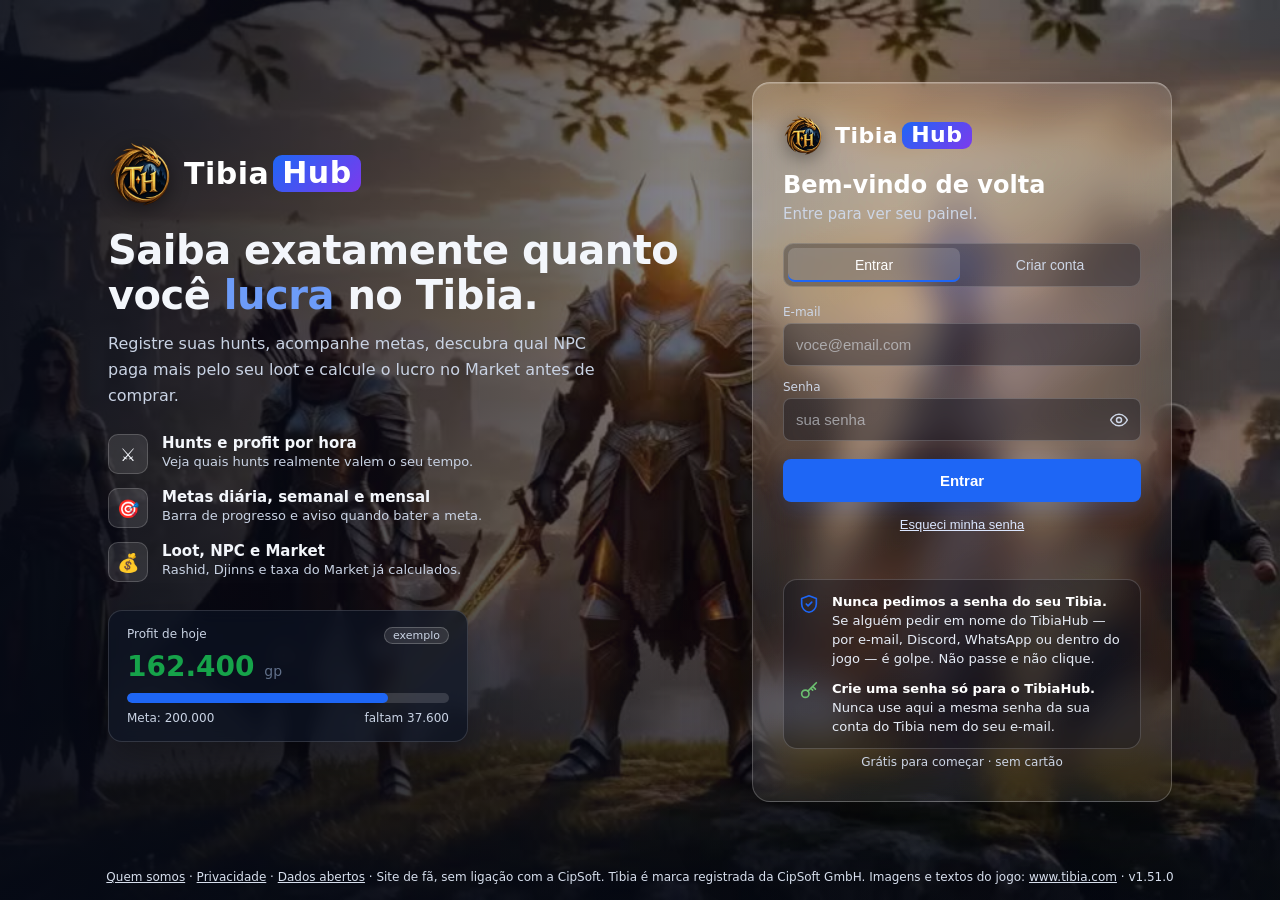
==== commit 6d685153: "v1.51.0: página Dados abertos Co-Authored-By: Claude Opus 5.5 <noreply@anthropic.com> Claude-Session" ====
--- a/index.html
+++ b/index.html
@@ -63,7 +63,7 @@
     <div class="aviso-seg aviso-seg-auth" role="note"><div class="seg-item"><svg width="22" height="22" viewBox="0 0 24 24" fill="none" stroke="currentColor" stroke-width="1.8" stroke-linecap="round" stroke-linejoin="round" aria-hidden="true"><path d="M12 3l8 3v6c0 4.5-3.4 8.3-8 9-4.6-.7-8-4.5-8-9V6l8-3z"/><path d="M9 12l2 2 4-4"/></svg><p><b>Nunca pedimos a senha do seu Tibia.</b> Se alguém pedir em nome do TibiaHub — por e-mail, Discord, WhatsApp ou dentro do jogo — é golpe. Não passe e não clique.</p></div><div class="seg-item"><svg width="22" height="22" viewBox="0 0 24 24" fill="none" stroke="currentColor" stroke-width="1.8" stroke-linecap="round" stroke-linejoin="round" aria-hidden="true"><circle cx="8" cy="15" r="4"/><path d="M10.8 12.2L20 3M16 7l3 3M14 9l2 2"/></svg><p><b>Crie uma senha só para o TibiaHub.</b> Nunca use aqui a mesma senha da sua conta do Tibia nem do seu e-mail.</p></div></div>
     <p class="auth-gratis">Grátis para começar · sem cartão</p>
   </div>
-  <p class="auth-rodape"><a href="#" data-modal="quem">Quem somos</a> · <a href="#" data-modal="privacidade">Privacidade</a> · Site de fã, sem ligação com a CipSoft. Tibia é marca registrada da CipSoft GmbH. Imagens e textos do jogo: <a href="https://www.tibia.com" target="_blank" rel="noopener noreferrer">www.tibia.com</a> · <span data-versao></span></p>
+  <p class="auth-rodape"><a href="#" data-modal="quem">Quem somos</a> · <a href="#" data-modal="privacidade">Privacidade</a> · <a href="#" data-modal="dados">Dados abertos</a> · Site de fã, sem ligação com a CipSoft. Tibia é marca registrada da CipSoft GmbH. Imagens e textos do jogo: <a href="https://www.tibia.com" target="_blank" rel="noopener noreferrer">www.tibia.com</a> · <span data-versao></span></p>
 </section>
 
 
@@ -293,7 +293,7 @@
     </div>
   </main>
   <div class="aviso-seg aviso-seg-site" role="note"><div class="seg-tit">Segurança da sua conta</div><div class="seg-item"><svg width="22" height="22" viewBox="0 0 24 24" fill="none" stroke="currentColor" stroke-width="1.8" stroke-linecap="round" stroke-linejoin="round" aria-hidden="true"><path d="M12 3l8 3v6c0 4.5-3.4 8.3-8 9-4.6-.7-8-4.5-8-9V6l8-3z"/><path d="M9 12l2 2 4-4"/></svg><p><b>Nunca pedimos a senha do seu Tibia.</b> Se alguém pedir em nome do TibiaHub — por e-mail, Discord, WhatsApp ou dentro do jogo — é golpe. Não passe e não clique.</p></div><div class="seg-item"><svg width="22" height="22" viewBox="0 0 24 24" fill="none" stroke="currentColor" stroke-width="1.8" stroke-linecap="round" stroke-linejoin="round" aria-hidden="true"><circle cx="8" cy="15" r="4"/><path d="M10.8 12.2L20 3M16 7l3 3M14 9l2 2"/></svg><p><b>Crie uma senha só para o TibiaHub.</b> Nunca use aqui a mesma senha da sua conta do Tibia nem do seu e-mail.</p></div></div>
-  <footer class="rodape"><a href="#" data-modal="quem">Quem somos</a> · <a href="#" data-modal="privacidade">Privacidade</a><br>TibiaHub é um site de fã, sem ligação com a CipSoft. Tibia é marca registrada da CipSoft GmbH. Imagens, textos e notícias do jogo: <a href="https://www.tibia.com" target="_blank" rel="noopener noreferrer">www.tibia.com</a> (CipSoft GmbH). Preços de NPC e imagens animadas: <a href="https://tibia.fandom.com" target="_blank" rel="noopener noreferrer">TibiaWiki</a> (CC BY-SA). · <span data-versao></span></footer>
+  <footer class="rodape"><a href="#" data-modal="quem">Quem somos</a> · <a href="#" data-modal="privacidade">Privacidade</a> · <a href="#" data-modal="dados">Dados abertos</a><br>TibiaHub é um site de fã, sem ligação com a CipSoft. Tibia é marca registrada da CipSoft GmbH. Imagens, textos e notícias do jogo: <a href="https://www.tibia.com" target="_blank" rel="noopener noreferrer">www.tibia.com</a> (CipSoft GmbH). Preços de NPC e imagens animadas: <a href="https://tibia.fandom.com" target="_blank" rel="noopener noreferrer">TibiaWiki</a> (CC BY-SA). · <span data-versao></span></footer>
   </div>
 </section>
 
@@ -324,6 +324,27 @@
         <li><b>Tibia.com</b> (<a href="https://www.tibia.com" target="_blank" rel="noopener noreferrer">www.tibia.com</a>): imagens oficiais de criaturas e itens, notícias e estatísticas do jogo. Tibia e todo o seu conteúdo são da CipSoft GmbH; usados conforme a política de fãs da CipSoft.</li>
         <li><b>TibiaMaps</b> (<a href="https://tibiamaps.io" target="_blank" rel="noopener noreferrer">tibiamaps.io</a>): imagens do mapa e marcadores da comunidade (licença MIT).</li>
       </ul>
+    </article>
+    <article id="modal-dados" class="hidden">
+      <h2>Dados abertos: de onde vem cada número</h2>
+      <p class="muted">Atualizado em 28 de novembro de 2026</p>
+      <p>Transparência é regra no TibiaHub: aqui está de onde vem cada informação do site, onde ela fica guardada e quem consegue ver.</p>
+      <div class="tabela-wrap"><table class="dados-tab">
+        <tr><th>O que</th><th>De onde vem</th><th>Onde fica</th><th>Quem vê</th></tr>
+        <tr><td>Level, vocação, mundo, guild e membros online</td><td>Tibia.com (público), via TibiaData</td><td>Seu perfil (level/vocação/mundo); a guild só no seu aparelho</td><td>Só você</td></tr>
+        <tr><td>Skills e magic level do Oráculo IA</td><td>Highscores do Tibia.com, via TibiaData</td><td>Seu perfil</td><td>Só você</td></tr>
+        <tr><td>Notícias, criatura e boss do dia, mortes de bosses</td><td>Tibia.com, via TibiaData</td><td>Lidos na hora</td><td>Todos</td></tr>
+        <tr><td>Roda do Destino (fatias, perks, imagens)</td><td>Planejador oficial do www.tibia.com</td><td>Arquivo do site</td><td>Todos</td></tr>
+        <tr><td>Preços de NPC, itens, magias, imbuements, gemas e criaturas</td><td>TibiaWiki (CC BY-SA), via tibiawiki.dev</td><td>Banco do site, atualizado por robô</td><td>Todos</td></tr>
+        <tr><td>Mapa e marcadores</td><td>TibiaMaps.io (MIT)</td><td>Lidos na hora</td><td>Todos</td></tr>
+        <tr><td>Fórmulas de dano</td><td>Fórmulas públicas da comunidade, conferidas com exemplos</td><td>Arquivo do site</td><td>Todos</td></tr>
+        <tr><td>Suas hunts, banco, inventário, metas, gastos e preços anotados</td><td>Você digita ou cola do jogo</td><td>Banco do site, trancado por usuário</td><td>Só você</td></tr>
+        <tr><td>Hunt Analyzer, Party Hunt Analyser e prints</td><td>Você cola</td><td>Lidos no seu aparelho; só o resultado é salvo</td><td>Só você</td></tr>
+        <tr><td>Médias da página Comunidade</td><td>Quem marcou "Quero compartilhar"</td><td>Calculadas na hora, sem nome</td><td>Logados, só com 3+ jogadores por média</td></tr>
+      </table></div>
+      <h3>O que o TibiaHub nunca faz</h3>
+      <ul><li>Não pede nem guarda a senha da sua conta do Tibia.</li><li>Não lê arquivos nem a memória do client do jogo.</li><li>Não vende nem repassa dados para ninguém.</li><li>Não mostra seu nome ou personagem para outros jogadores.</li></ul>
+      <p class="muted">Tibia é marca registrada da CipSoft GmbH. Imagens e textos do jogo: www.tibia.com. Detalhes na <a href="#" data-modal="privacidade">Política de Privacidade</a>.</p>
     </article>
     <article id="modal-privacidade" class="hidden">
       <h2>Política de Privacidade</h2>
--- a/visual.css
+++ b/visual.css
@@ -160,3 +160,6 @@
 .gd-filtro-nome{max-width:220px}
 .gd-eu td{background:color-mix(in srgb,var(--ouro) 10%,transparent)}
 @media(max-width:700px){.gd-kpis{grid-template-columns:repeat(2,minmax(0,1fr))}.gd-filtro-nome{max-width:none}}
+.dados-tab{width:100%;font-size:13px;border-collapse:collapse}
+.dados-tab th,.dados-tab td{text-align:left;padding:8px;border-bottom:1px solid var(--linha);vertical-align:top}
+.dados-tab th{color:var(--muted);font-weight:600}
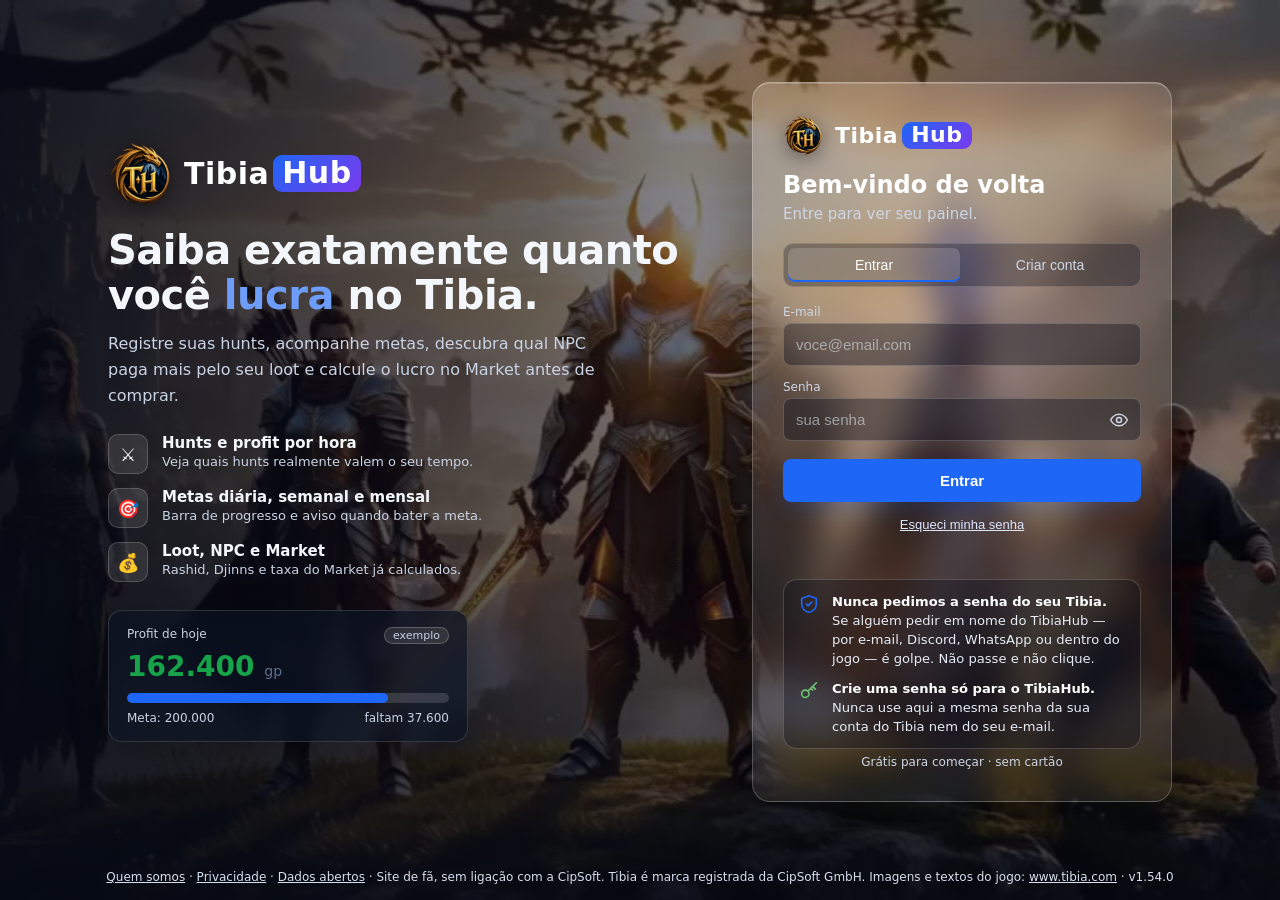
==== commit 35e26995: "v1.54.0: metas semanal e mensal calculadas da diária Co-Authored-By: Claude Opus 5.5 <noreply@anthro" ====
--- a/index.html
+++ b/index.html
@@ -102,8 +102,7 @@
         <div class="metas" id="metas"></div>
         <form id="form-metas" class="linha-form">
           <label>Meta diária<input name="meta_diaria" placeholder="ex: 100k" data-gold></label>
-          <label>Meta semanal<input name="meta_semanal" placeholder="ex: 500k" data-gold></label>
-          <label>Meta mensal<input name="meta_mensal" placeholder="ex: 2kk" data-gold></label>
+          <div class="metas-calc" id="metas-calc" aria-live="polite"></div>
           <button class="btn">Salvar</button>
         </form>
       </div>
--- a/visual.css
+++ b/visual.css
@@ -163,3 +163,38 @@
 .dados-tab{width:100%;font-size:13px;border-collapse:collapse}
 .dados-tab th,.dados-tab td{text-align:left;padding:8px;border-bottom:1px solid var(--linha);vertical-align:top}
 .dados-tab th{color:var(--muted);font-weight:600}
+
+/* ================= Painel em 3 blocos (v1.52) ================= */
+#kpis.grid.kpis{display:grid;grid-template-columns:1.3fr 1fr 1fr;gap:14px}
+.pn-bloco{background:var(--card);border:1px solid var(--borda);border-radius:14px;padding:16px 18px;box-shadow:var(--sombra);display:flex;flex-direction:column;gap:4px;min-width:0;position:relative;overflow:hidden}
+.pn-mes{border-top:3px solid var(--ouro)}
+.pn-tit{font-size:12px;font-weight:700;text-transform:uppercase;letter-spacing:.08em;color:var(--muted)}
+.pn-num{font-size:30px;font-weight:800;line-height:1.1;font-variant-numeric:tabular-nums}
+.pn-num small{font-size:14px;font-weight:600;color:var(--muted)}
+.pn-sub{font-size:13px;color:var(--muted);margin-bottom:6px}
+.pn-partes{display:flex;flex-wrap:wrap;gap:6px 14px;font-size:13px;margin:2px 0 4px}
+.pn-parte{display:inline-flex;align-items:center;gap:6px;color:var(--muted)}
+.pn-parte i{width:8px;height:8px;border-radius:2px;background:var(--ouro)}.pn-parte i.m{background:var(--azul)}.pn-parte i.g{background:var(--verm)}
+.pn-graf{flex:1;display:flex;flex-direction:column;gap:2px;margin-top:6px;min-height:80px}
+.pn-spark{width:100%;flex:1;min-height:70px}
+.pn-graf small{font-size:11px}
+.pn-meta{display:grid;grid-template-columns:1fr auto;gap:4px 8px;font-size:13px;color:var(--muted);margin:4px 0}.pn-meta .barra{grid-column:1/-1;height:7px}
+.pn-linha{display:flex;justify-content:space-between;gap:10px;font-size:13.5px;padding:6px 0;border-top:1px solid var(--linha)}
+.pn-linha span{color:var(--muted)}.pn-linha b{text-align:right;min-width:0;overflow:hidden;text-overflow:ellipsis;white-space:nowrap}
+[data-tema=medieval] .pn-num,[data-tema=medieval] .pn-tit{font-family:var(--fonte-tit)}
+[data-tema=moderno] .pn-bloco{border-radius:16px;background:linear-gradient(180deg,rgba(24,27,40,.92),rgba(17,19,29,.92))}
+.ds-kpis{grid-template-columns:repeat(auto-fit,minmax(150px,1fr))!important}
+@media(max-width:1000px){#kpis.grid.kpis{grid-template-columns:1fr 1fr}.pn-mes{grid-column:1/-1}}
+@media(max-width:600px){#kpis.grid.kpis{grid-template-columns:1fr}.pn-num{font-size:26px}}
+
+/* ================= Meta diária com saldo (v1.53) ================= */
+.ms-ajuste{display:block;margin-top:4px;font-size:12px}
+.ms-saldo{display:flex;align-items:center;gap:10px;flex-wrap:wrap;margin:2px 0 8px}
+.ms-selo{display:inline-flex;align-items:center;gap:4px;padding:4px 10px;border-radius:999px;font-size:13px;font-weight:700;border:1px solid currentColor;background:color-mix(in srgb,currentColor 10%,transparent)}
+.ms-extrato{display:grid;grid-template-columns:repeat(auto-fill,minmax(112px,1fr));gap:8px;margin:0 0 14px}
+.ms-dia-chip{display:flex;flex-direction:column;gap:1px;padding:8px 10px;border-radius:10px;background:var(--card2);border:1px solid var(--borda);border-left:3px solid var(--verde);font-size:13px}
+.ms-dia-chip.nao{border-left-color:var(--verm)}
+.ms-dia-chip small{font-size:11.5px}
+.ms-wrap{grid-column:1/-1}
+.metas-calc{align-self:center;font-size:14px}
+.metas:has(.ms-wrap){grid-template-columns:1fr 1fr}
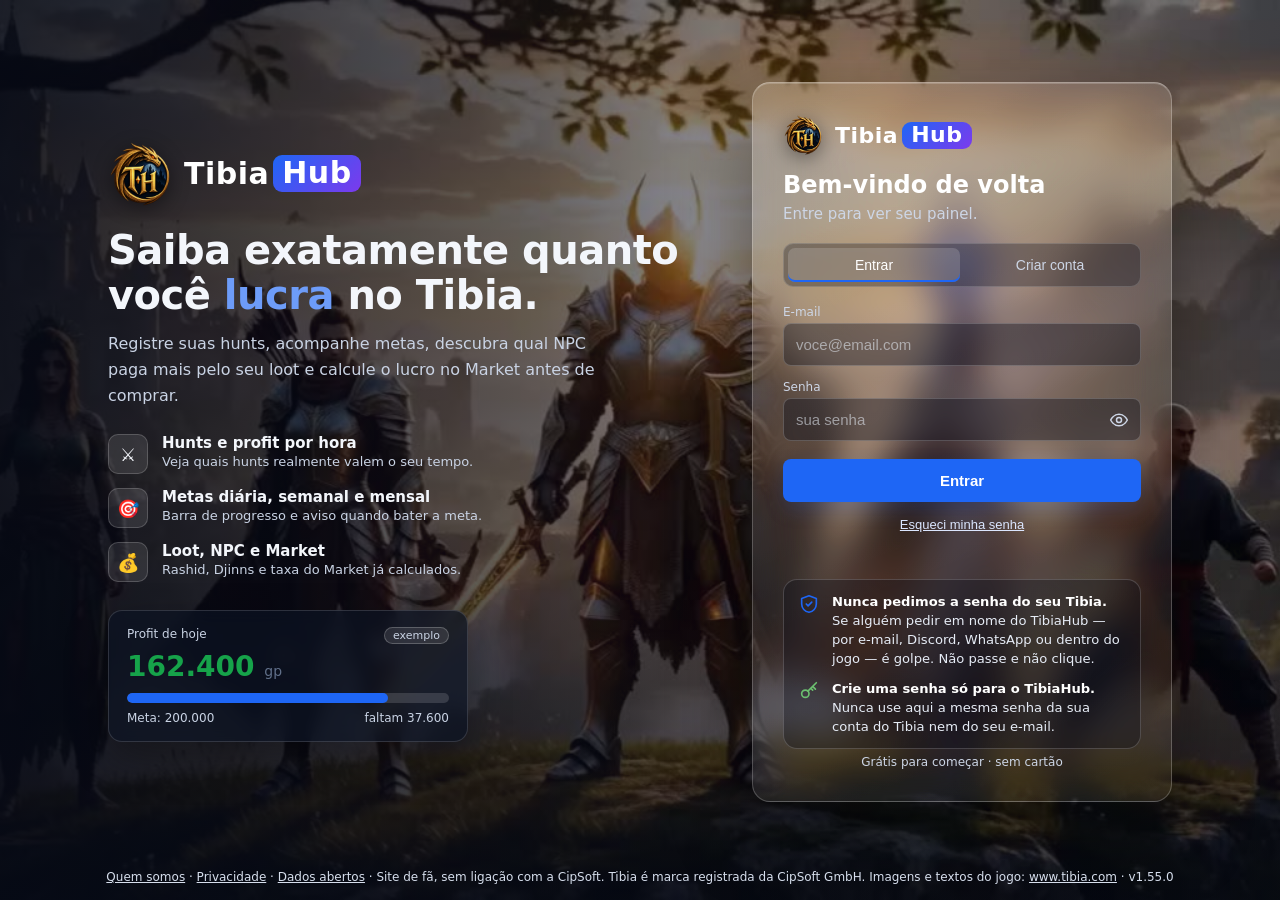
==== commit ff00cf48: "v1.55.0: painel com abas Resumo e XP farmada Co-Authored-By: Claude Opus 5.5 <noreply@anthropic.com>" ====
--- a/index.html
+++ b/index.html
@@ -90,13 +90,14 @@
         <div class="pt-char" id="card-char"></div>
         <div class="pt-hoje" id="card-hoje"></div>
       </div>
+      <div class="pn-abas" role="tablist" aria-label="Partes do painel"><button type="button" role="tab" data-pn-aba="resumo" class="ativo" aria-selected="true">📊 Resumo</button><button type="button" role="tab" data-pn-aba="xp" aria-selected="false">⚡ XP farmada</button></div>
+      <div id="pn-resumo">
       <div id="passos-app"></div>
       <div class="visao-barra"><span class="muted">Visão do painel</span><div class="seg" role="group" aria-label="Visão do painel"><button type="button" data-visao="cartoes" class="ativo" aria-pressed="true">▦ Cartões</button><button type="button" data-visao="graficos" aria-pressed="false">📊 Gráficos</button></div></div>
       <div class="grid kpis" id="kpis"></div>
       <div class="graf-grid hidden" id="graficos-painel"></div>
       <div class="catalogo" id="catalogo-painel" aria-label="O que o TibiaHub conhece"></div>
       <div class="card" id="card-desempenho"></div>
-      <div class="card" id="card-xp"></div>
       <div class="card">
         <div class="card-topo"><h2>Metas</h2></div>
         <div class="metas" id="metas"></div>
@@ -109,6 +110,11 @@
       <div class="card">
         <div class="card-topo"><h2>Profit por dia (últimos 30 dias)</h2></div>
         <div id="grafico"></div>
+      </div>
+      </div>
+      <div id="pn-xp" hidden>
+        <div class="grid pn-xp-kpis" id="xp-resumo"></div>
+        <div class="card" id="card-xp"></div>
       </div>
     </div>
 
--- a/visual.css
+++ b/visual.css
@@ -198,3 +198,12 @@
 .ms-wrap{grid-column:1/-1}
 .metas-calc{align-self:center;font-size:14px}
 .metas:has(.ms-wrap){grid-template-columns:1fr 1fr}
+
+/* ================= Abas do painel (v1.55) ================= */
+.pn-abas{display:flex;gap:6px;margin:0 0 16px;padding:4px;background:var(--card);border:1px solid var(--borda);border-radius:12px;width:fit-content;max-width:100%}
+.pn-abas button{border:0;background:none;color:var(--muted);font:inherit;font-size:14px;font-weight:600;padding:8px 16px;border-radius:9px;cursor:pointer}
+.pn-abas button.ativo{background:var(--ouro);color:var(--btn-txt)}
+.pn-abas button:focus-visible{outline:2px solid var(--ouro);outline-offset:2px}
+.pn-xp-kpis{grid-template-columns:repeat(auto-fit,minmax(150px,1fr));margin-bottom:16px}
+.pn-xp-kpis .val small{font-size:12px}
+@media(max-width:700px){.pn-abas{width:100%}.pn-abas button{flex:1}}
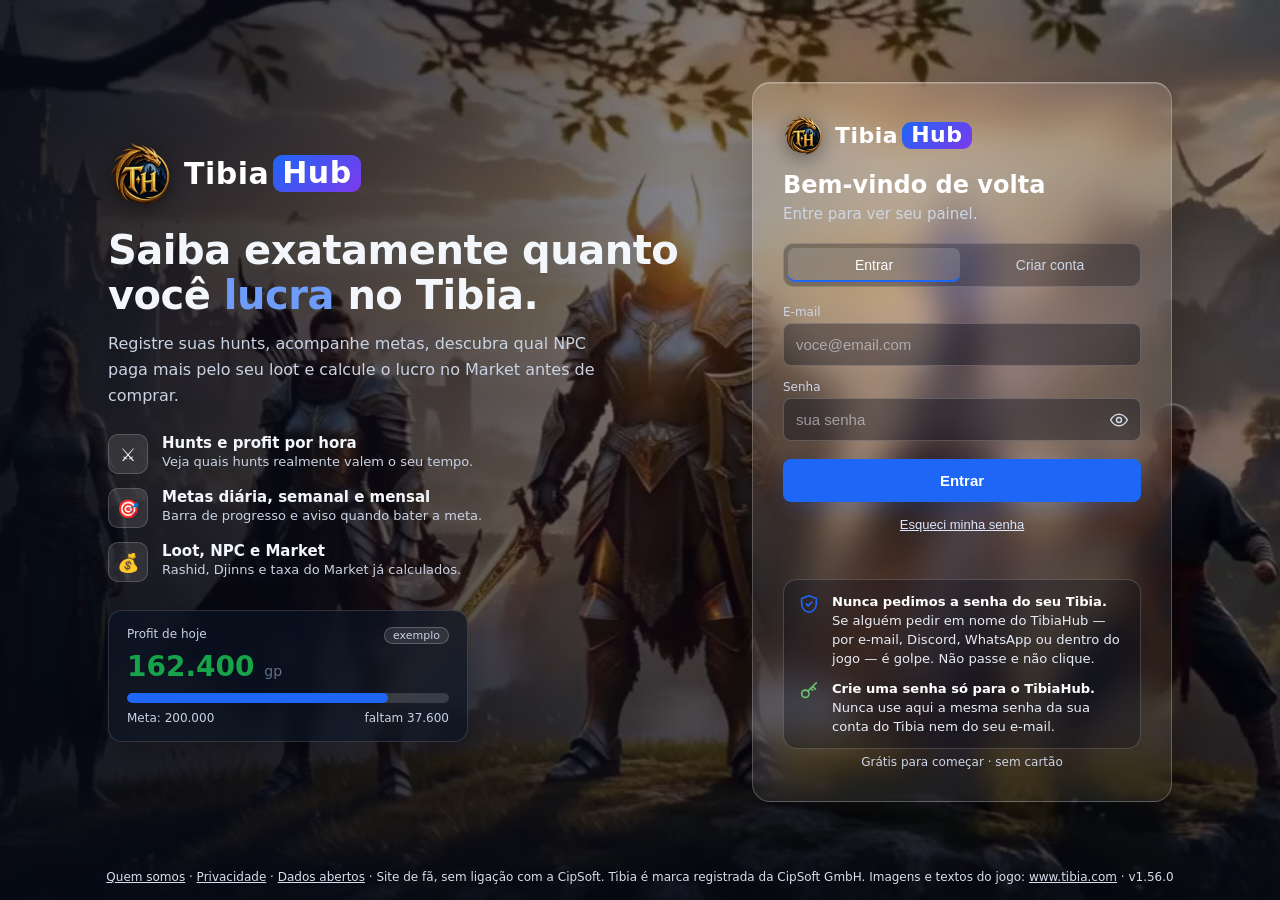
==== commit cbd83e6a: "v1.56.0: painel em abas Resumo (gráficos), Profit e XP farmada Co-Authored-By: Claude Opus 5.5 <nore" ====
--- a/index.html
+++ b/index.html
@@ -90,13 +90,18 @@
         <div class="pt-char" id="card-char"></div>
         <div class="pt-hoje" id="card-hoje"></div>
       </div>
-      <div class="pn-abas" role="tablist" aria-label="Partes do painel"><button type="button" role="tab" data-pn-aba="resumo" class="ativo" aria-selected="true">📊 Resumo</button><button type="button" role="tab" data-pn-aba="xp" aria-selected="false">⚡ XP farmada</button></div>
+      <div class="pn-abas" role="tablist" aria-label="Partes do painel"><button type="button" role="tab" data-pn-aba="resumo" class="ativo" aria-selected="true">📊 Resumo</button><button type="button" role="tab" data-pn-aba="profit" aria-selected="false">💰 Profit</button><button type="button" role="tab" data-pn-aba="xp" aria-selected="false">⚡ XP farmada</button></div>
       <div id="pn-resumo">
       <div id="passos-app"></div>
-      <div class="visao-barra"><span class="muted">Visão do painel</span><div class="seg" role="group" aria-label="Visão do painel"><button type="button" data-visao="cartoes" class="ativo" aria-pressed="true">▦ Cartões</button><button type="button" data-visao="graficos" aria-pressed="false">📊 Gráficos</button></div></div>
+      <div class="graf-grid" id="graficos-painel"></div>
+      <div class="card">
+        <div class="card-topo"><h2>Profit por dia (últimos 30 dias)</h2></div>
+        <div id="grafico"></div>
+      </div>
+      <div class="catalogo" id="catalogo-painel" aria-label="O que o TibiaHub conhece"></div>
+      </div>
+      <div id="pn-profit" hidden>
       <div class="grid kpis" id="kpis"></div>
-      <div class="graf-grid hidden" id="graficos-painel"></div>
-      <div class="catalogo" id="catalogo-painel" aria-label="O que o TibiaHub conhece"></div>
       <div class="card" id="card-desempenho"></div>
       <div class="card">
         <div class="card-topo"><h2>Metas</h2></div>
@@ -106,10 +111,6 @@
           <div class="metas-calc" id="metas-calc" aria-live="polite"></div>
           <button class="btn">Salvar</button>
         </form>
-      </div>
-      <div class="card">
-        <div class="card-topo"><h2>Profit por dia (últimos 30 dias)</h2></div>
-        <div id="grafico"></div>
       </div>
       </div>
       <div id="pn-xp" hidden>
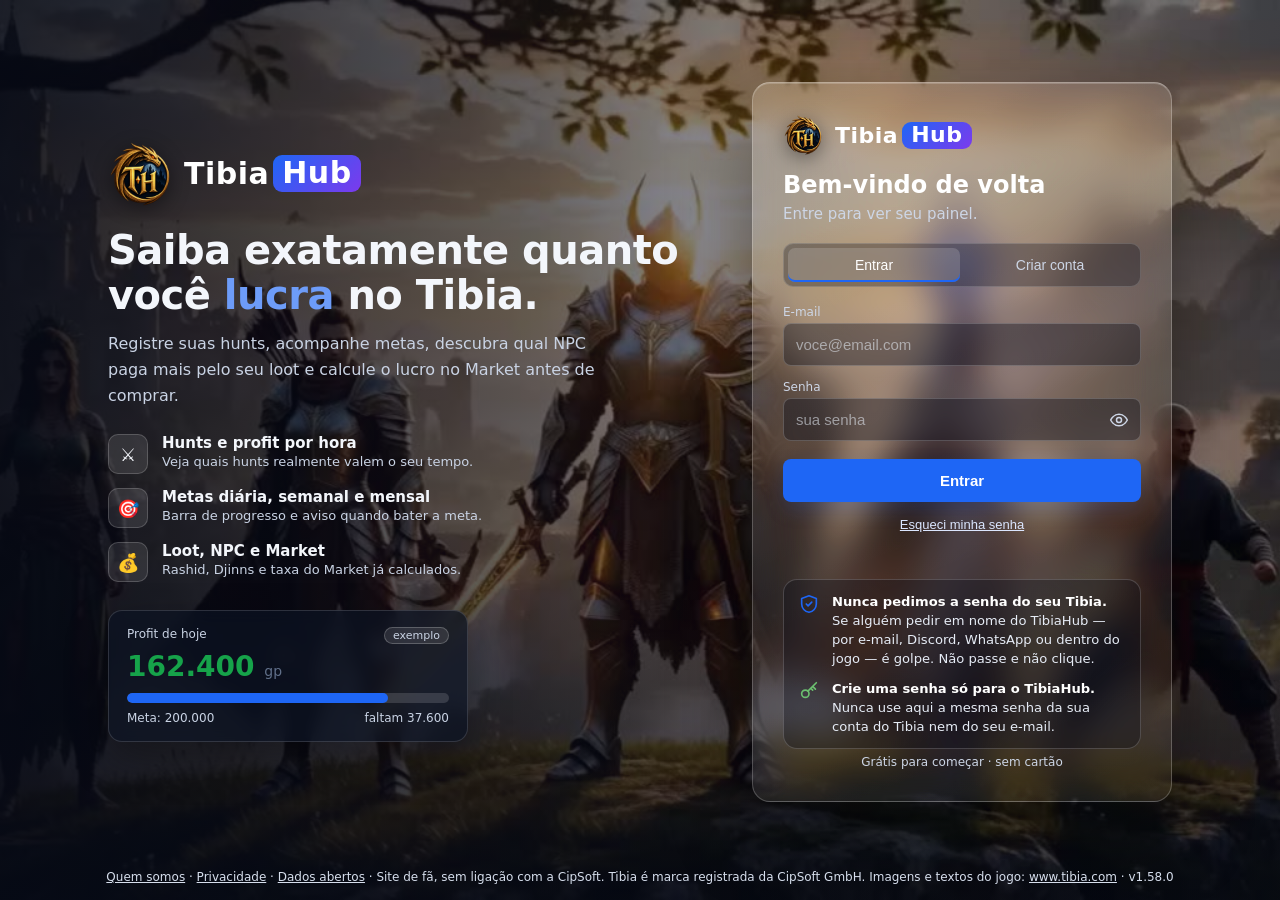
==== commit 7d807b82: "v1.58.0: menu em grupos, Lista VIP, previsão de level, Rashid x inventário, custo do set e metas con" ====
--- a/index.html
+++ b/index.html
@@ -71,7 +71,7 @@
 <section id="tela-app" class="hidden">
   <aside class="lateral" id="lateral" aria-label="Navegação">
     <div class="lat-topo"><h1 class="logo"><img src="/logo-64.png" alt="" width="34" height="34"><b class="logo-txt">Tibia<span>Hub</span></b></h1><button type="button" class="lat-recolher" id="lat-recolher" title="Recolher menu" aria-label="Recolher menu"><svg viewBox="0 0 24 24" fill="none" stroke="currentColor" stroke-width="2" stroke-linecap="round" stroke-linejoin="round" aria-hidden="true"><path d="m15 18-6-6 6-6"/></svg></button></div>
-    <nav id="menu" aria-label="Menu principal"><button data-pag="noticias" title="Notícias do Tibia"><svg viewBox="0 0 24 24" fill="none" stroke="currentColor" stroke-width="1.9" stroke-linecap="round" stroke-linejoin="round" aria-hidden="true"><path d="M4 5h13v14H6a2 2 0 0 1-2-2z"/><path d="M17 8h3v10a1 1 0 0 1-1 1h-2"/><path d="M7 9h7M7 12h7M7 15h4"/></svg><span>Notícias</span></button><div class="nav-grupo">Personagem</div><button data-pag="painel" class="ativo" title="Painel"><svg viewBox="0 0 24 24" fill="none" stroke="currentColor" stroke-width="1.9" stroke-linecap="round" stroke-linejoin="round" aria-hidden="true"><rect x="3" y="3" width="7" height="7" rx="1.5"/><rect x="14" y="3" width="7" height="7" rx="1.5"/><rect x="3" y="14" width="7" height="7" rx="1.5"/><rect x="14" y="14" width="7" height="7" rx="1.5"/></svg><span>Painel</span></button><button data-pag="hunts" title="Hunts"><svg viewBox="0 0 24 24" fill="none" stroke="currentColor" stroke-width="1.9" stroke-linecap="round" stroke-linejoin="round" aria-hidden="true"><path d="M14.5 17.5 3 6V3h3l11.5 11.5"/><path d="m13 19 6-6"/><path d="m16 16 4 4"/><path d="m19 21 2-2"/></svg><span>Hunts</span></button><button data-pag="ranking" title="Ranking"><svg viewBox="0 0 24 24" fill="none" stroke="currentColor" stroke-width="1.9" stroke-linecap="round" stroke-linejoin="round" aria-hidden="true"><path d="M8 21h8M12 17v4"/><path d="M7 4h10v5a5 5 0 0 1-10 0z"/><path d="M17 5h3v2a3 3 0 0 1-3 3M7 5H4v2a3 3 0 0 0 3 3"/></svg><span>Ranking</span></button><button data-pag="metas" title="Metas"><svg viewBox="0 0 24 24" fill="none" stroke="currentColor" stroke-width="1.9" stroke-linecap="round" stroke-linejoin="round" aria-hidden="true"><circle cx="12" cy="12" r="9"/><circle cx="12" cy="12" r="5"/><circle cx="12" cy="12" r="1.5"/></svg><span>Metas</span></button><div class="nav-grupo">Dinheiro</div><button data-pag="inventario" title="Meu inventário"><svg viewBox="0 0 24 24" fill="none" stroke="currentColor" stroke-width="1.9" stroke-linecap="round" stroke-linejoin="round" aria-hidden="true"><path d="M5 8h14l-1 12H6z"/><path d="M9 8V6a3 3 0 0 1 6 0v2"/><path d="M9 12h6"/></svg><span>Inventário</span></button><button data-pag="npc" title="Vender NPC"><svg viewBox="0 0 24 24" fill="none" stroke="currentColor" stroke-width="1.9" stroke-linecap="round" stroke-linejoin="round" aria-hidden="true"><circle cx="9" cy="9" r="6"/><path d="M18.1 10.4A6 6 0 1 1 10.3 18"/><path d="M8 7h1.5v4"/></svg><span>Vender NPC</span></button><button data-pag="market" title="Market"><svg viewBox="0 0 24 24" fill="none" stroke="currentColor" stroke-width="1.9" stroke-linecap="round" stroke-linejoin="round" aria-hidden="true"><path d="M3 9l1.5-5h15L21 9"/><path d="M4 9v11h16V9"/><path d="M9 20v-6h6v6"/><path d="M3 9h18"/></svg><span>Market</span></button><button data-pag="gastos" title="Gastos"><svg viewBox="0 0 24 24" fill="none" stroke="currentColor" stroke-width="1.9" stroke-linecap="round" stroke-linejoin="round" aria-hidden="true"><path d="M5 2v20l2.5-1.5L10 22l2-1.5 2 1.5 2.5-1.5L19 22V2l-2.5 1.5L14 2l-2 1.5L10 2 7.5 3.5z"/><path d="M9 8h6M9 12h6M9 16h4"/></svg><span>Gastos</span></button><button data-pag="historico" title="Preços"><svg viewBox="0 0 24 24" fill="none" stroke="currentColor" stroke-width="1.9" stroke-linecap="round" stroke-linejoin="round" aria-hidden="true"><path d="M3 3v18h18"/><path d="m7 15 4-4 3 3 5-6"/></svg><span>Preços</span></button><div class="nav-grupo">Comunidade</div><button data-pag="comunidade" title="Dados da comunidade: hunts, Market e builds"><svg viewBox="0 0 24 24" fill="none" stroke="currentColor" stroke-width="1.9" stroke-linecap="round" stroke-linejoin="round" aria-hidden="true"><circle cx="9" cy="8" r="3.2"/><circle cx="17" cy="9.5" r="2.4"/><path d="M3 20a6 6 0 0 1 12 0"/><path d="M15 20a4.5 4.5 0 0 1 6.5-4"/></svg><span>Comunidade</span></button><button data-pag="guild" title="Minha guild: membros e quem está online"><svg viewBox="0 0 24 24" fill="none" stroke="currentColor" stroke-width="1.9" stroke-linecap="round" stroke-linejoin="round" aria-hidden="true"><path d="M5 4h14v7c0 5-3.5 8-7 9-3.5-1-7-4-7-9z"/><path d="M9 10h6M12 7v9"/></svg><span>Minha guild</span></button><div class="nav-grupo">Ferramentas</div><button data-pag="mapa" title="Mapa de monstros"><svg viewBox="0 0 24 24" fill="none" stroke="currentColor" stroke-width="1.9" stroke-linecap="round" stroke-linejoin="round" aria-hidden="true"><path d="M9 4 3 6v14l6-2 6 2 6-2V4l-6 2z"/><path d="M9 4v14M15 6v14"/></svg><span>Mapa de monstros</span></button><button data-pag="bosses" title="Boss Tracker"><svg viewBox="0 0 24 24" fill="none" stroke="currentColor" stroke-width="1.9" stroke-linecap="round" stroke-linejoin="round" aria-hidden="true"><path d="M12 3a8 8 0 0 0-8 8c0 2.7 1.3 4.6 3 5.8V20a1 1 0 0 0 1 1h8a1 1 0 0 0 1-1v-3.2c1.7-1.2 3-3.1 3-5.8a8 8 0 0 0-8-8z"/><circle cx="9" cy="11.5" r="1.6"/><circle cx="15" cy="11.5" r="1.6"/><path d="M10 21v-2.5M14 21v-2.5"/></svg><span>Boss Tracker</span></button><button data-pag="ferramentas" title="Calculadoras e timers"><svg viewBox="0 0 24 24" fill="none" stroke="currentColor" stroke-width="1.9" stroke-linecap="round" stroke-linejoin="round" aria-hidden="true"><path d="M14.7 6.3a4 4 0 0 0-5.4 5.4L3 18v3h3l6.3-6.3a4 4 0 0 0 5.4-5.4l-2.6 2.6-2.4-2.4z"/></svg><span>Calculadoras</span></button><button data-pag="magias" title="Magias por classe"><svg viewBox="0 0 24 24" fill="none" stroke="currentColor" stroke-width="1.9" stroke-linecap="round" stroke-linejoin="round" aria-hidden="true"><path d="m4 20 9-9"/><path d="M15 4v3M13.5 5.5h3M19 9v2M18 10h2M18 3l.7 1.3L20 5l-1.3.7L18 7l-.7-1.3L16 5l1.3-.7z"/><path d="m13 11 2 2"/></svg><span>Magias</span></button><button data-pag="eventos" title="Calendário de eventos do Tibia"><svg viewBox="0 0 24 24" fill="none" stroke="currentColor" stroke-width="1.9" stroke-linecap="round" stroke-linejoin="round" aria-hidden="true"><rect x="3" y="5" width="18" height="16" rx="2"/><path d="M3 10h18M8 3v4M16 3v4"/><path d="m12 13 1 2 2 .3-1.5 1.4.4 2.1-1.9-1-1.9 1 .4-2.1L9 15.3l2-.3z"/></svg><span>Eventos</span></button><button data-pag="conta" class="nav-oculto" title="Conta"><svg viewBox="0 0 24 24" fill="none" stroke="currentColor" stroke-width="1.9" stroke-linecap="round" stroke-linejoin="round" aria-hidden="true"><circle cx="12" cy="8" r="4"/><path d="M4 21a8 8 0 0 1 16 0"/></svg><span>Conta</span></button><button data-pag="admin" class="hidden nav-admin nav-oculto" title="Admin"><svg viewBox="0 0 24 24" fill="none" stroke="currentColor" stroke-width="1.9" stroke-linecap="round" stroke-linejoin="round" aria-hidden="true"><path d="M12 3l8 3v6c0 4.5-3.4 8.3-8 9-4.6-.7-8-4.5-8-9V6z"/><path d="m9 12 2 2 4-4"/></svg><span>Admin</span></button></nav>
+    <nav id="menu" aria-label="Menu principal"><button data-pag="noticias" title="Notícias do Tibia"><svg viewBox="0 0 24 24" fill="none" stroke="currentColor" stroke-width="1.9" stroke-linecap="round" stroke-linejoin="round" aria-hidden="true"><path d="M4 5h13v14H6a2 2 0 0 1-2-2z"/><path d="M17 8h3v10a1 1 0 0 1-1 1h-2"/><path d="M7 9h7M7 12h7M7 15h4"/></svg><span>Notícias</span></button><div class="nav-grupo">Personagem</div><button data-pag="painel" class="ativo" title="Painel"><svg viewBox="0 0 24 24" fill="none" stroke="currentColor" stroke-width="1.9" stroke-linecap="round" stroke-linejoin="round" aria-hidden="true"><rect x="3" y="3" width="7" height="7" rx="1.5"/><rect x="14" y="3" width="7" height="7" rx="1.5"/><rect x="3" y="14" width="7" height="7" rx="1.5"/><rect x="14" y="14" width="7" height="7" rx="1.5"/></svg><span>Painel</span></button><button data-pag="hunts" title="Hunts"><svg viewBox="0 0 24 24" fill="none" stroke="currentColor" stroke-width="1.9" stroke-linecap="round" stroke-linejoin="round" aria-hidden="true"><path d="M14.5 17.5 3 6V3h3l11.5 11.5"/><path d="m13 19 6-6"/><path d="m16 16 4 4"/><path d="m19 21 2-2"/></svg><span>Hunts</span></button><button data-pag="ranking" title="Ranking"><svg viewBox="0 0 24 24" fill="none" stroke="currentColor" stroke-width="1.9" stroke-linecap="round" stroke-linejoin="round" aria-hidden="true"><path d="M8 21h8M12 17v4"/><path d="M7 4h10v5a5 5 0 0 1-10 0z"/><path d="M17 5h3v2a3 3 0 0 1-3 3M7 5H4v2a3 3 0 0 0 3 3"/></svg><span>Ranking</span></button><button data-pag="metas" title="Metas"><svg viewBox="0 0 24 24" fill="none" stroke="currentColor" stroke-width="1.9" stroke-linecap="round" stroke-linejoin="round" aria-hidden="true"><circle cx="12" cy="12" r="9"/><circle cx="12" cy="12" r="5"/><circle cx="12" cy="12" r="1.5"/></svg><span>Metas</span></button><div class="nav-grupo">Dinheiro</div><button data-pag="inventario" title="Meu inventário"><svg viewBox="0 0 24 24" fill="none" stroke="currentColor" stroke-width="1.9" stroke-linecap="round" stroke-linejoin="round" aria-hidden="true"><path d="M5 8h14l-1 12H6z"/><path d="M9 8V6a3 3 0 0 1 6 0v2"/><path d="M9 12h6"/></svg><span>Inventário</span></button><button data-pag="npc" title="Vender NPC"><svg viewBox="0 0 24 24" fill="none" stroke="currentColor" stroke-width="1.9" stroke-linecap="round" stroke-linejoin="round" aria-hidden="true"><circle cx="9" cy="9" r="6"/><path d="M18.1 10.4A6 6 0 1 1 10.3 18"/><path d="M8 7h1.5v4"/></svg><span>Vender NPC</span></button><button data-pag="market" title="Market"><svg viewBox="0 0 24 24" fill="none" stroke="currentColor" stroke-width="1.9" stroke-linecap="round" stroke-linejoin="round" aria-hidden="true"><path d="M3 9l1.5-5h15L21 9"/><path d="M4 9v11h16V9"/><path d="M9 20v-6h6v6"/><path d="M3 9h18"/></svg><span>Market</span></button><button data-pag="gastos" title="Gastos"><svg viewBox="0 0 24 24" fill="none" stroke="currentColor" stroke-width="1.9" stroke-linecap="round" stroke-linejoin="round" aria-hidden="true"><path d="M5 2v20l2.5-1.5L10 22l2-1.5 2 1.5 2.5-1.5L19 22V2l-2.5 1.5L14 2l-2 1.5L10 2 7.5 3.5z"/><path d="M9 8h6M9 12h6M9 16h4"/></svg><span>Gastos</span></button><button data-pag="historico" title="Preços"><svg viewBox="0 0 24 24" fill="none" stroke="currentColor" stroke-width="1.9" stroke-linecap="round" stroke-linejoin="round" aria-hidden="true"><path d="M3 3v18h18"/><path d="m7 15 4-4 3 3 5-6"/></svg><span>Preços</span></button><div class="nav-grupo">Comunidade</div><button data-pag="comunidade" title="Dados da comunidade: hunts, Market e builds"><svg viewBox="0 0 24 24" fill="none" stroke="currentColor" stroke-width="1.9" stroke-linecap="round" stroke-linejoin="round" aria-hidden="true"><circle cx="9" cy="8" r="3.2"/><circle cx="17" cy="9.5" r="2.4"/><path d="M3 20a6 6 0 0 1 12 0"/><path d="M15 20a4.5 4.5 0 0 1 6.5-4"/></svg><span>Comunidade</span></button><button data-pag="guild" title="Minha guild e Lista VIP: quem está online, quem upou e quem morreu"><svg viewBox="0 0 24 24" fill="none" stroke="currentColor" stroke-width="1.9" stroke-linecap="round" stroke-linejoin="round" aria-hidden="true"><path d="M5 4h14v7c0 5-3.5 8-7 9-3.5-1-7-4-7-9z"/><path d="M9 10h6M12 7v9"/></svg><span>Guild e VIP</span></button><div class="nav-grupo">Ferramentas</div><button data-pag="mapa" title="Mapa de monstros"><svg viewBox="0 0 24 24" fill="none" stroke="currentColor" stroke-width="1.9" stroke-linecap="round" stroke-linejoin="round" aria-hidden="true"><path d="M9 4 3 6v14l6-2 6 2 6-2V4l-6 2z"/><path d="M9 4v14M15 6v14"/></svg><span>Mapa de monstros</span></button><button data-pag="bosses" title="Boss Tracker"><svg viewBox="0 0 24 24" fill="none" stroke="currentColor" stroke-width="1.9" stroke-linecap="round" stroke-linejoin="round" aria-hidden="true"><path d="M12 3a8 8 0 0 0-8 8c0 2.7 1.3 4.6 3 5.8V20a1 1 0 0 0 1 1h8a1 1 0 0 0 1-1v-3.2c1.7-1.2 3-3.1 3-5.8a8 8 0 0 0-8-8z"/><circle cx="9" cy="11.5" r="1.6"/><circle cx="15" cy="11.5" r="1.6"/><path d="M10 21v-2.5M14 21v-2.5"/></svg><span>Boss Tracker</span></button><button data-pag="ferramentas" title="Calculadoras e timers"><svg viewBox="0 0 24 24" fill="none" stroke="currentColor" stroke-width="1.9" stroke-linecap="round" stroke-linejoin="round" aria-hidden="true"><path d="M14.7 6.3a4 4 0 0 0-5.4 5.4L3 18v3h3l6.3-6.3a4 4 0 0 0 5.4-5.4l-2.6 2.6-2.4-2.4z"/></svg><span>Calculadoras</span></button><button data-pag="magias" title="Magias por classe"><svg viewBox="0 0 24 24" fill="none" stroke="currentColor" stroke-width="1.9" stroke-linecap="round" stroke-linejoin="round" aria-hidden="true"><path d="m4 20 9-9"/><path d="M15 4v3M13.5 5.5h3M19 9v2M18 10h2M18 3l.7 1.3L20 5l-1.3.7L18 7l-.7-1.3L16 5l1.3-.7z"/><path d="m13 11 2 2"/></svg><span>Magias</span></button><button data-pag="eventos" title="Calendário de eventos do Tibia"><svg viewBox="0 0 24 24" fill="none" stroke="currentColor" stroke-width="1.9" stroke-linecap="round" stroke-linejoin="round" aria-hidden="true"><rect x="3" y="5" width="18" height="16" rx="2"/><path d="M3 10h18M8 3v4M16 3v4"/><path d="m12 13 1 2 2 .3-1.5 1.4.4 2.1-1.9-1-1.9 1 .4-2.1L9 15.3l2-.3z"/></svg><span>Eventos</span></button><button data-pag="conta" class="nav-oculto" title="Conta"><svg viewBox="0 0 24 24" fill="none" stroke="currentColor" stroke-width="1.9" stroke-linecap="round" stroke-linejoin="round" aria-hidden="true"><circle cx="12" cy="8" r="4"/><path d="M4 21a8 8 0 0 1 16 0"/></svg><span>Conta</span></button><button data-pag="admin" class="hidden nav-admin nav-oculto" title="Admin"><svg viewBox="0 0 24 24" fill="none" stroke="currentColor" stroke-width="1.9" stroke-linecap="round" stroke-linejoin="round" aria-hidden="true"><path d="M12 3l8 3v6c0 4.5-3.4 8.3-8 9-4.6-.7-8-4.5-8-9V6z"/><path d="m9 12 2 2 4-4"/></svg><span>Admin</span></button></nav>
     <div class="lat-rodape"><span data-versao></span></div>
   </aside>
   <div class="lat-veu" id="lat-veu" hidden></div>
--- a/visual.css
+++ b/visual.css
@@ -206,4 +206,54 @@
 .pn-abas button:focus-visible{outline:2px solid var(--ouro);outline-offset:2px}
 .pn-xp-kpis{grid-template-columns:repeat(auto-fit,minmax(150px,1fr));margin-bottom:16px}
 .pn-xp-kpis .val small{font-size:12px}
-@media(max-width:700px){.pn-abas{width:100%}.pn-abas button{flex:1}}
+@media(max-width:700px){.pn-abas{width:100%}.pn-abas button{flex:1;white-space:nowrap;padding:8px 6px;font-size:13px}}
+
+/* ================= Desempenho: período aberto dia a dia (v1.57) ================= */
+.ds-abrir{background:none;border:0;padding:4px 2px;font:inherit;color:var(--txt);cursor:pointer;text-align:left;font-weight:600}
+.ds-abrir:hover{color:var(--ouro)}
+.ds-abrir:focus-visible{outline:2px solid var(--ouro);outline-offset:2px;border-radius:4px}
+.ds-lin.aberta td{background:color-mix(in srgb,var(--ouro) 7%,transparent)}
+.ds-det td{padding:10px 8px 14px!important;background:var(--card2)}
+.ds-det-resumo{display:grid;grid-template-columns:minmax(220px,1.4fr) repeat(auto-fit,minmax(120px,1fr));gap:10px;margin:0 0 12px;text-align:left}
+.ds-det-resumo>div{display:flex;flex-direction:column;gap:2px;padding:10px 12px;border-radius:12px;background:var(--card);border:1px solid var(--borda)}
+.ds-det-resumo b{font-size:16px}
+.ds-det-saldo{border-left:4px solid var(--borda)!important}
+.ds-det-saldo.pos{border-left-color:var(--verde)!important}.ds-det-saldo.neg{border-left-color:var(--verm)!important}
+.ds-det-saldo b{font-size:22px}
+.ds-det-saldo.pos b{color:var(--verde)}.ds-det-saldo.neg b{color:var(--verm)}
+.ds-dias{display:grid;grid-template-columns:repeat(auto-fill,minmax(150px,1fr));gap:8px}
+.ds-dia{display:flex;flex-direction:column;gap:3px;padding:10px 12px;border-radius:12px;background:var(--card);border:1px solid var(--borda);border-top:3px solid var(--borda);font-size:13px;text-align:left}
+.ds-dia.ok{border-top-color:var(--verde)}.ds-dia.nao{border-top-color:var(--verm)}.ds-dia.vazio{opacity:.55}
+.ds-dia-cab{display:flex;align-items:center;justify-content:space-between;gap:6px}
+.ds-dia-v{font-size:19px;font-weight:800;font-variant-numeric:tabular-nums}
+.ds-pill{font-size:11.5px;font-weight:700;padding:1px 8px;border-radius:999px}
+.ds-pill.ok{color:var(--verde);background:color-mix(in srgb,var(--verde) 14%,transparent)}
+.ds-pill.nao{color:var(--verm);background:color-mix(in srgb,var(--verm) 14%,transparent)}
+.ds-dia-barra{height:5px;border-radius:4px;background:var(--card2);overflow:hidden}
+.ds-dia-barra i{display:block;height:100%;background:var(--ouro);border-radius:4px}
+.ds-dia.ok .ds-dia-barra i{background:var(--verde)}
+.ds-dia small{font-size:11.5px}
+.ds-saldo-ac{font-weight:600}
+.ds-hoje{font-size:10px;font-weight:700;padding:0 5px;border-radius:5px;background:var(--ouro);color:var(--btn-txt)}
+.ds-dia{min-width:0}.ds-dia small{white-space:normal;overflow-wrap:anywhere}.ds-dia-cab{flex-wrap:wrap}
+.ds-dia.coberto{border-top-color:var(--ouro)}
+.ds-nota{font-weight:600;line-height:1.3}
+.ds-livre{color:var(--verde);font-size:12.5px}
+.ds-dia-v small{font-size:11px;font-weight:600}
+
+/* ================= Menu com grupos que abrem e fecham (v1.58) ================= */
+.lateral #menu .nav-grupo-btn{display:flex!important;align-items:center;justify-content:space-between;width:100%;background:none;border:0;border-radius:8px;cursor:pointer;font:inherit;font-size:11px;font-weight:700;letter-spacing:.09em;text-transform:uppercase;color:var(--muted);padding:12px 10px 6px;text-align:left}
+.lateral #menu .nav-grupo-btn:hover{color:var(--txt)}
+.lateral #menu .nav-grupo-btn svg{width:14px;height:14px;padding:0;background:none;transition:transform .15s}
+.lateral #menu .nav-grupo-btn.fechado svg{transform:rotate(-90deg)}
+.lateral #menu .nav-grupo-btn:focus-visible{outline:2px solid var(--ouro);outline-offset:-2px}
+.lateral #menu button.nav-escondido{display:none!important}
+.lat-recolhida .lateral #menu button.nav-escondido{display:flex!important}
+.lat-recolhida .lateral #menu .nav-grupo-btn{display:none!important}
+@media(min-width:901px) and (max-width:1200px){#tela-app .lateral #menu button.nav-escondido{display:flex!important}#tela-app .lateral #menu .nav-grupo-btn{display:none!important}}
+.hoje-rashid-meu{display:block;font-size:12px;font-weight:700;margin-top:2px;color:var(--verde);text-align:left;padding:0}
+.an-custo-res{display:grid;grid-template-columns:repeat(3,minmax(0,1fr));gap:10px;margin:10px 0 6px}
+.an-custo-res>div{display:flex;flex-direction:column;gap:2px;padding:10px 12px;border-radius:12px;background:var(--card2);border:1px solid var(--borda)}
+.an-custo-res b{font-size:18px}
+@media(max-width:600px){.an-custo-res{grid-template-columns:1fr}}
+.ms-dia-chip.coberto{border-left-color:var(--ouro)}
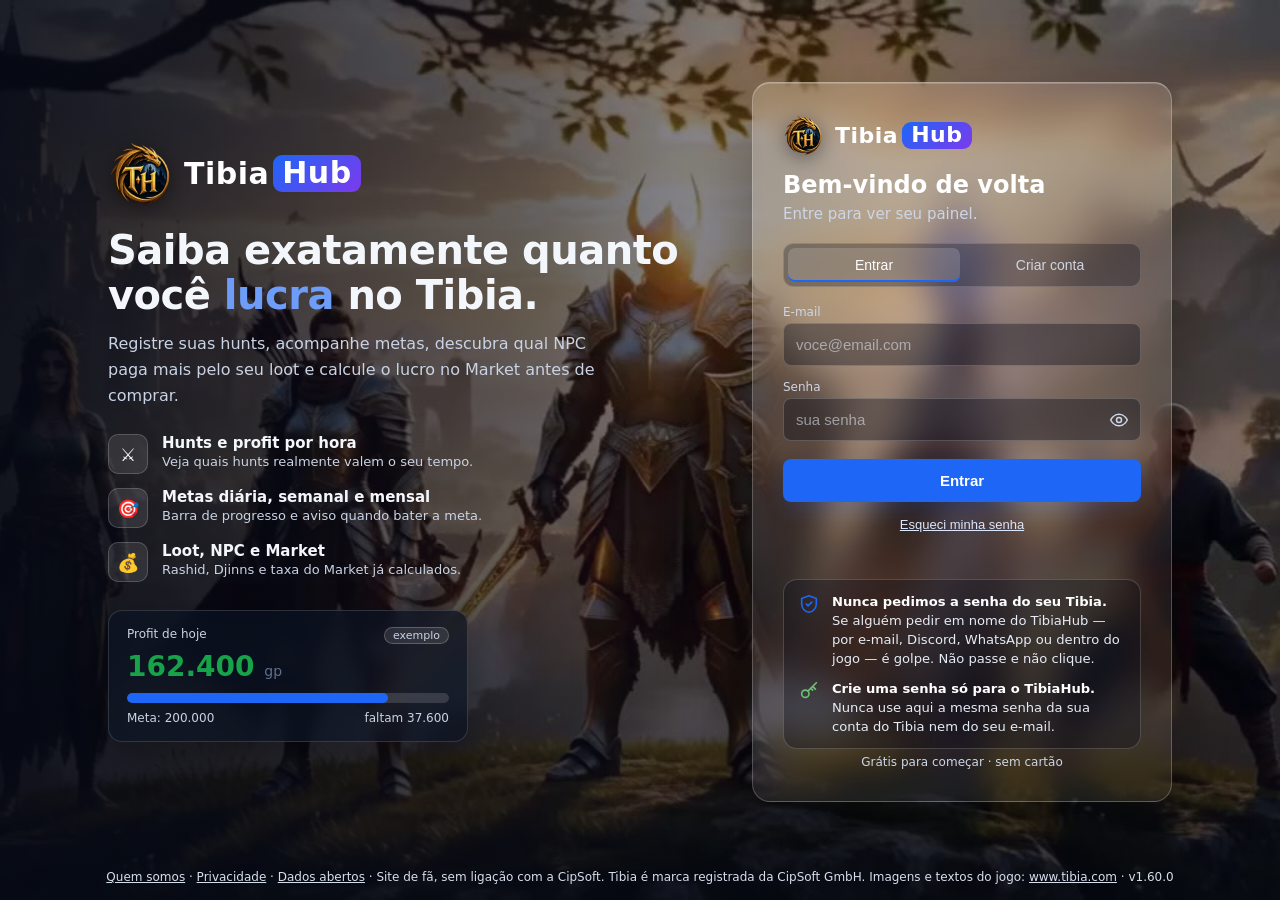
==== commit df1c8616: "v1.60.0: rotina do dia, resumo da semana, lucro real/h e simulador de troca Co-Authored-By: Claude O" ====
--- a/index.html
+++ b/index.html
@@ -92,8 +92,10 @@
       </div>
       <div class="pn-abas" role="tablist" aria-label="Partes do painel"><button type="button" role="tab" data-pn-aba="resumo" class="ativo" aria-selected="true">📊 Resumo</button><button type="button" role="tab" data-pn-aba="profit" aria-selected="false">💰 Profit</button><button type="button" role="tab" data-pn-aba="xp" aria-selected="false">⚡ XP farmada</button></div>
       <div id="pn-resumo">
+      <div id="rotina-app"></div>
       <div id="passos-app"></div>
       <div class="graf-grid" id="graficos-painel"></div>
+      <div id="semana-app"></div>
       <div class="card">
         <div class="card-topo"><h2>Profit por dia (últimos 30 dias)</h2></div>
         <div id="grafico"></div>
--- a/visual.css
+++ b/visual.css
@@ -257,3 +257,53 @@
 .an-custo-res b{font-size:18px}
 @media(max-width:600px){.an-custo-res{grid-template-columns:1fr}}
 .ms-dia-chip.coberto{border-left-color:var(--ouro)}
+
+/* ================= Diário de hunt (v1.59) ================= */
+.hz-cmp{margin:12px 0;padding:12px 14px;border-radius:12px;background:var(--card2);border:1px solid var(--borda);border-left:4px solid var(--ouro)}
+.hz-cmp-g{display:grid;grid-template-columns:repeat(auto-fit,minmax(170px,1fr));gap:8px;margin:8px 0}
+.hz-cmp-l{display:flex;flex-direction:column;gap:1px;padding:8px 10px;border-radius:10px;background:var(--card);border:1px solid var(--borda);font-size:13px}
+.hz-cmp-l span{color:var(--muted);font-size:12px}
+.hz-cmp-d{margin:4px 0 0;padding-left:18px;font-size:13px;display:flex;flex-direction:column;gap:3px}
+
+/* ================= Menu que se recolhe sozinho e abre ao passar o mouse (v1.59) ================= */
+@media(min-width:1201px){
+  .lat-recolhida .lateral{transition:width .18s ease,box-shadow .18s ease;width:72px}
+  .lat-recolhida .lateral:hover,.lat-recolhida .lateral:focus-within{width:236px;box-shadow:0 0 40px rgba(0,0,0,.45);z-index:40;background:var(--card)}
+  .lat-recolhida .lateral:hover #menu button[data-pag=npc],.lat-recolhida .lateral:focus-within #menu button[data-pag=npc]{margin-top:0}
+  .lat-recolhida .lateral:hover .logo-txt,.lat-recolhida .lateral:focus-within .logo-txt,
+  .lat-recolhida .lateral:hover .lat-rodape,.lat-recolhida .lateral:focus-within .lat-rodape{display:revert!important}
+  .lat-recolhida .lateral:hover #menu button span,.lat-recolhida .lateral:focus-within #menu button span{display:inline!important}
+  .lat-recolhida .lateral:hover .lat-topo,.lat-recolhida .lateral:focus-within .lat-topo{flex-direction:row;padding:16px 12px 12px 16px}
+  .lat-recolhida .lateral:hover #menu,.lat-recolhida .lateral:focus-within #menu{padding:4px 10px 12px}
+  .lat-recolhida .lateral:hover #menu button,.lat-recolhida .lateral:focus-within #menu button{justify-content:flex-start;padding:6px 10px 6px 6px}
+  .lat-recolhida .lateral:hover #menu .nav-grupo-btn,.lat-recolhida .lateral:focus-within #menu .nav-grupo-btn{display:flex!important;padding:12px 10px 6px}
+  .lat-recolhida .lateral:hover #menu button.nav-escondido,.lat-recolhida .lateral:focus-within #menu button.nav-escondido{display:none!important}
+  .lat-recolhida .lateral:hover #menu .nav-grupo-btn+button,.lat-recolhida .lateral:focus-within #menu .nav-grupo-btn+button{margin-top:0}
+}
+@media (prefers-reduced-motion:reduce){.lat-recolhida .lateral{transition:none}}
+.pn-real{padding:6px 0 2px;border-top:1px solid var(--linha)}.pn-real .pn-linha{border-top:0;padding:2px 0}.pn-real small{font-size:11.5px}
+.an-sim-l{display:grid;grid-template-columns:1fr 1.4fr;gap:10px;margin:6px 0 10px}
+.an-sim-l label{display:flex;flex-direction:column;gap:3px;font-size:12px;color:var(--muted)}
+.an-sim-res{display:grid;grid-template-columns:repeat(auto-fit,minmax(150px,1fr));gap:8px;margin:4px 0 8px}
+.an-sim-res>div{display:flex;flex-direction:column;gap:2px;padding:10px 12px;border-radius:12px;background:var(--card2);border:1px solid var(--borda)}
+.an-sim-res b{font-size:18px}.an-sim-res span{font-size:13px}
+@media(max-width:600px){.an-sim-l{grid-template-columns:1fr}}
+
+/* ================= Rotina do dia (v1.60) ================= */
+.rotina{border-left:4px solid var(--azul)}
+.rotina h3{margin:0 0 6px}
+.rotina-barra{height:6px;margin:0 0 10px}
+.rotina-lista{list-style:none;margin:0;padding:0;display:grid;grid-template-columns:repeat(auto-fill,minmax(260px,1fr));gap:6px}
+.rotina-lista li{display:flex;align-items:center;gap:8px;padding:8px 10px;border-radius:10px;background:var(--card2);border:1px solid var(--borda);font-size:13.5px}
+.rotina-lista li.feito span{text-decoration:line-through;color:var(--muted)}
+.rotina-lista label{flex:1;display:flex;align-items:center;gap:8px;cursor:pointer;min-width:0}
+.rotina-lista input{width:18px;height:18px;flex:none;accent-color:var(--verde)}
+.rotina-x{background:none;border:0;color:var(--muted);cursor:pointer;font-size:12px;opacity:.6}.rotina-x:hover{opacity:1;color:var(--verm)}
+.rotina-add{display:flex;gap:8px;margin-top:10px;align-items:center;flex-wrap:wrap}.rotina-add input{flex:1;min-width:200px}.rotina-add .btn{margin:0}
+.semana-grid{display:grid;grid-template-columns:repeat(auto-fit,minmax(140px,1fr));gap:8px;margin:8px 0}
+.semana-grid>div{display:flex;flex-direction:column;gap:2px;padding:10px 12px;border-radius:12px;background:var(--card2);border:1px solid var(--borda)}
+.semana-grid b{font-size:18px}
+.semana-txt{white-space:pre-wrap;font:12.5px/1.5 ui-monospace,Consolas,monospace;background:var(--poco);border:1px solid var(--borda);border-radius:10px;padding:10px 12px;margin:8px 0;color:var(--txt)}
+.rotina-lista label{flex-direction:row!important;justify-content:flex-start;text-align:left;margin:0;font-size:13.5px;color:var(--txt)}
+.rotina-lista input[type=checkbox]{width:18px!important;height:18px;padding:0;margin:0}
+.rotina-lista span{min-width:0;overflow-wrap:anywhere}
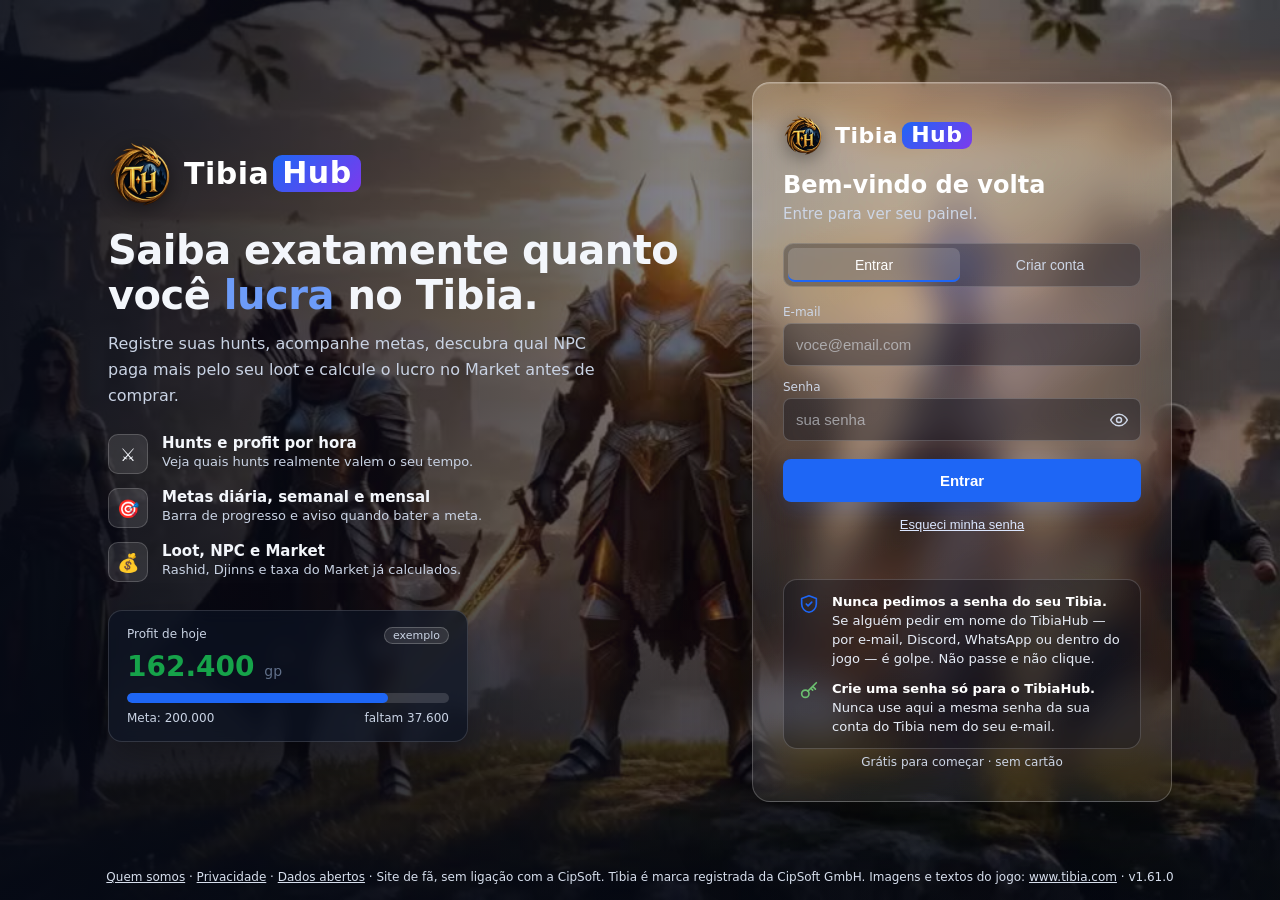
==== commit e06c4f0e: "v1.61.0: página NPCs com mapa e inventário por categoria e NPC Co-Authored-By: Claude Opus 5.5 <nore" ====
--- a/index.html
+++ b/index.html
@@ -71,7 +71,7 @@
 <section id="tela-app" class="hidden">
   <aside class="lateral" id="lateral" aria-label="Navegação">
     <div class="lat-topo"><h1 class="logo"><img src="/logo-64.png" alt="" width="34" height="34"><b class="logo-txt">Tibia<span>Hub</span></b></h1><button type="button" class="lat-recolher" id="lat-recolher" title="Recolher menu" aria-label="Recolher menu"><svg viewBox="0 0 24 24" fill="none" stroke="currentColor" stroke-width="2" stroke-linecap="round" stroke-linejoin="round" aria-hidden="true"><path d="m15 18-6-6 6-6"/></svg></button></div>
-    <nav id="menu" aria-label="Menu principal"><button data-pag="noticias" title="Notícias do Tibia"><svg viewBox="0 0 24 24" fill="none" stroke="currentColor" stroke-width="1.9" stroke-linecap="round" stroke-linejoin="round" aria-hidden="true"><path d="M4 5h13v14H6a2 2 0 0 1-2-2z"/><path d="M17 8h3v10a1 1 0 0 1-1 1h-2"/><path d="M7 9h7M7 12h7M7 15h4"/></svg><span>Notícias</span></button><div class="nav-grupo">Personagem</div><button data-pag="painel" class="ativo" title="Painel"><svg viewBox="0 0 24 24" fill="none" stroke="currentColor" stroke-width="1.9" stroke-linecap="round" stroke-linejoin="round" aria-hidden="true"><rect x="3" y="3" width="7" height="7" rx="1.5"/><rect x="14" y="3" width="7" height="7" rx="1.5"/><rect x="3" y="14" width="7" height="7" rx="1.5"/><rect x="14" y="14" width="7" height="7" rx="1.5"/></svg><span>Painel</span></button><button data-pag="hunts" title="Hunts"><svg viewBox="0 0 24 24" fill="none" stroke="currentColor" stroke-width="1.9" stroke-linecap="round" stroke-linejoin="round" aria-hidden="true"><path d="M14.5 17.5 3 6V3h3l11.5 11.5"/><path d="m13 19 6-6"/><path d="m16 16 4 4"/><path d="m19 21 2-2"/></svg><span>Hunts</span></button><button data-pag="ranking" title="Ranking"><svg viewBox="0 0 24 24" fill="none" stroke="currentColor" stroke-width="1.9" stroke-linecap="round" stroke-linejoin="round" aria-hidden="true"><path d="M8 21h8M12 17v4"/><path d="M7 4h10v5a5 5 0 0 1-10 0z"/><path d="M17 5h3v2a3 3 0 0 1-3 3M7 5H4v2a3 3 0 0 0 3 3"/></svg><span>Ranking</span></button><button data-pag="metas" title="Metas"><svg viewBox="0 0 24 24" fill="none" stroke="currentColor" stroke-width="1.9" stroke-linecap="round" stroke-linejoin="round" aria-hidden="true"><circle cx="12" cy="12" r="9"/><circle cx="12" cy="12" r="5"/><circle cx="12" cy="12" r="1.5"/></svg><span>Metas</span></button><div class="nav-grupo">Dinheiro</div><button data-pag="inventario" title="Meu inventário"><svg viewBox="0 0 24 24" fill="none" stroke="currentColor" stroke-width="1.9" stroke-linecap="round" stroke-linejoin="round" aria-hidden="true"><path d="M5 8h14l-1 12H6z"/><path d="M9 8V6a3 3 0 0 1 6 0v2"/><path d="M9 12h6"/></svg><span>Inventário</span></button><button data-pag="npc" title="Vender NPC"><svg viewBox="0 0 24 24" fill="none" stroke="currentColor" stroke-width="1.9" stroke-linecap="round" stroke-linejoin="round" aria-hidden="true"><circle cx="9" cy="9" r="6"/><path d="M18.1 10.4A6 6 0 1 1 10.3 18"/><path d="M8 7h1.5v4"/></svg><span>Vender NPC</span></button><button data-pag="market" title="Market"><svg viewBox="0 0 24 24" fill="none" stroke="currentColor" stroke-width="1.9" stroke-linecap="round" stroke-linejoin="round" aria-hidden="true"><path d="M3 9l1.5-5h15L21 9"/><path d="M4 9v11h16V9"/><path d="M9 20v-6h6v6"/><path d="M3 9h18"/></svg><span>Market</span></button><button data-pag="gastos" title="Gastos"><svg viewBox="0 0 24 24" fill="none" stroke="currentColor" stroke-width="1.9" stroke-linecap="round" stroke-linejoin="round" aria-hidden="true"><path d="M5 2v20l2.5-1.5L10 22l2-1.5 2 1.5 2.5-1.5L19 22V2l-2.5 1.5L14 2l-2 1.5L10 2 7.5 3.5z"/><path d="M9 8h6M9 12h6M9 16h4"/></svg><span>Gastos</span></button><button data-pag="historico" title="Preços"><svg viewBox="0 0 24 24" fill="none" stroke="currentColor" stroke-width="1.9" stroke-linecap="round" stroke-linejoin="round" aria-hidden="true"><path d="M3 3v18h18"/><path d="m7 15 4-4 3 3 5-6"/></svg><span>Preços</span></button><div class="nav-grupo">Comunidade</div><button data-pag="comunidade" title="Dados da comunidade: hunts, Market e builds"><svg viewBox="0 0 24 24" fill="none" stroke="currentColor" stroke-width="1.9" stroke-linecap="round" stroke-linejoin="round" aria-hidden="true"><circle cx="9" cy="8" r="3.2"/><circle cx="17" cy="9.5" r="2.4"/><path d="M3 20a6 6 0 0 1 12 0"/><path d="M15 20a4.5 4.5 0 0 1 6.5-4"/></svg><span>Comunidade</span></button><button data-pag="guild" title="Minha guild e Lista VIP: quem está online, quem upou e quem morreu"><svg viewBox="0 0 24 24" fill="none" stroke="currentColor" stroke-width="1.9" stroke-linecap="round" stroke-linejoin="round" aria-hidden="true"><path d="M5 4h14v7c0 5-3.5 8-7 9-3.5-1-7-4-7-9z"/><path d="M9 10h6M12 7v9"/></svg><span>Guild e VIP</span></button><div class="nav-grupo">Ferramentas</div><button data-pag="mapa" title="Mapa de monstros"><svg viewBox="0 0 24 24" fill="none" stroke="currentColor" stroke-width="1.9" stroke-linecap="round" stroke-linejoin="round" aria-hidden="true"><path d="M9 4 3 6v14l6-2 6 2 6-2V4l-6 2z"/><path d="M9 4v14M15 6v14"/></svg><span>Mapa de monstros</span></button><button data-pag="bosses" title="Boss Tracker"><svg viewBox="0 0 24 24" fill="none" stroke="currentColor" stroke-width="1.9" stroke-linecap="round" stroke-linejoin="round" aria-hidden="true"><path d="M12 3a8 8 0 0 0-8 8c0 2.7 1.3 4.6 3 5.8V20a1 1 0 0 0 1 1h8a1 1 0 0 0 1-1v-3.2c1.7-1.2 3-3.1 3-5.8a8 8 0 0 0-8-8z"/><circle cx="9" cy="11.5" r="1.6"/><circle cx="15" cy="11.5" r="1.6"/><path d="M10 21v-2.5M14 21v-2.5"/></svg><span>Boss Tracker</span></button><button data-pag="ferramentas" title="Calculadoras e timers"><svg viewBox="0 0 24 24" fill="none" stroke="currentColor" stroke-width="1.9" stroke-linecap="round" stroke-linejoin="round" aria-hidden="true"><path d="M14.7 6.3a4 4 0 0 0-5.4 5.4L3 18v3h3l6.3-6.3a4 4 0 0 0 5.4-5.4l-2.6 2.6-2.4-2.4z"/></svg><span>Calculadoras</span></button><button data-pag="magias" title="Magias por classe"><svg viewBox="0 0 24 24" fill="none" stroke="currentColor" stroke-width="1.9" stroke-linecap="round" stroke-linejoin="round" aria-hidden="true"><path d="m4 20 9-9"/><path d="M15 4v3M13.5 5.5h3M19 9v2M18 10h2M18 3l.7 1.3L20 5l-1.3.7L18 7l-.7-1.3L16 5l1.3-.7z"/><path d="m13 11 2 2"/></svg><span>Magias</span></button><button data-pag="eventos" title="Calendário de eventos do Tibia"><svg viewBox="0 0 24 24" fill="none" stroke="currentColor" stroke-width="1.9" stroke-linecap="round" stroke-linejoin="round" aria-hidden="true"><rect x="3" y="5" width="18" height="16" rx="2"/><path d="M3 10h18M8 3v4M16 3v4"/><path d="m12 13 1 2 2 .3-1.5 1.4.4 2.1-1.9-1-1.9 1 .4-2.1L9 15.3l2-.3z"/></svg><span>Eventos</span></button><button data-pag="conta" class="nav-oculto" title="Conta"><svg viewBox="0 0 24 24" fill="none" stroke="currentColor" stroke-width="1.9" stroke-linecap="round" stroke-linejoin="round" aria-hidden="true"><circle cx="12" cy="8" r="4"/><path d="M4 21a8 8 0 0 1 16 0"/></svg><span>Conta</span></button><button data-pag="admin" class="hidden nav-admin nav-oculto" title="Admin"><svg viewBox="0 0 24 24" fill="none" stroke="currentColor" stroke-width="1.9" stroke-linecap="round" stroke-linejoin="round" aria-hidden="true"><path d="M12 3l8 3v6c0 4.5-3.4 8.3-8 9-4.6-.7-8-4.5-8-9V6z"/><path d="m9 12 2 2 4-4"/></svg><span>Admin</span></button></nav>
+    <nav id="menu" aria-label="Menu principal"><button data-pag="noticias" title="Notícias do Tibia"><svg viewBox="0 0 24 24" fill="none" stroke="currentColor" stroke-width="1.9" stroke-linecap="round" stroke-linejoin="round" aria-hidden="true"><path d="M4 5h13v14H6a2 2 0 0 1-2-2z"/><path d="M17 8h3v10a1 1 0 0 1-1 1h-2"/><path d="M7 9h7M7 12h7M7 15h4"/></svg><span>Notícias</span></button><div class="nav-grupo">Personagem</div><button data-pag="painel" class="ativo" title="Painel"><svg viewBox="0 0 24 24" fill="none" stroke="currentColor" stroke-width="1.9" stroke-linecap="round" stroke-linejoin="round" aria-hidden="true"><rect x="3" y="3" width="7" height="7" rx="1.5"/><rect x="14" y="3" width="7" height="7" rx="1.5"/><rect x="3" y="14" width="7" height="7" rx="1.5"/><rect x="14" y="14" width="7" height="7" rx="1.5"/></svg><span>Painel</span></button><button data-pag="hunts" title="Hunts"><svg viewBox="0 0 24 24" fill="none" stroke="currentColor" stroke-width="1.9" stroke-linecap="round" stroke-linejoin="round" aria-hidden="true"><path d="M14.5 17.5 3 6V3h3l11.5 11.5"/><path d="m13 19 6-6"/><path d="m16 16 4 4"/><path d="m19 21 2-2"/></svg><span>Hunts</span></button><button data-pag="ranking" title="Ranking"><svg viewBox="0 0 24 24" fill="none" stroke="currentColor" stroke-width="1.9" stroke-linecap="round" stroke-linejoin="round" aria-hidden="true"><path d="M8 21h8M12 17v4"/><path d="M7 4h10v5a5 5 0 0 1-10 0z"/><path d="M17 5h3v2a3 3 0 0 1-3 3M7 5H4v2a3 3 0 0 0 3 3"/></svg><span>Ranking</span></button><button data-pag="metas" title="Metas"><svg viewBox="0 0 24 24" fill="none" stroke="currentColor" stroke-width="1.9" stroke-linecap="round" stroke-linejoin="round" aria-hidden="true"><circle cx="12" cy="12" r="9"/><circle cx="12" cy="12" r="5"/><circle cx="12" cy="12" r="1.5"/></svg><span>Metas</span></button><div class="nav-grupo">Dinheiro</div><button data-pag="inventario" title="Meu inventário"><svg viewBox="0 0 24 24" fill="none" stroke="currentColor" stroke-width="1.9" stroke-linecap="round" stroke-linejoin="round" aria-hidden="true"><path d="M5 8h14l-1 12H6z"/><path d="M9 8V6a3 3 0 0 1 6 0v2"/><path d="M9 12h6"/></svg><span>Inventário</span></button><button data-pag="npc" title="Vender NPC"><svg viewBox="0 0 24 24" fill="none" stroke="currentColor" stroke-width="1.9" stroke-linecap="round" stroke-linejoin="round" aria-hidden="true"><circle cx="9" cy="9" r="6"/><path d="M18.1 10.4A6 6 0 1 1 10.3 18"/><path d="M8 7h1.5v4"/></svg><span>Vender NPC</span></button><button data-pag="market" title="Market"><svg viewBox="0 0 24 24" fill="none" stroke="currentColor" stroke-width="1.9" stroke-linecap="round" stroke-linejoin="round" aria-hidden="true"><path d="M3 9l1.5-5h15L21 9"/><path d="M4 9v11h16V9"/><path d="M9 20v-6h6v6"/><path d="M3 9h18"/></svg><span>Market</span></button><button data-pag="gastos" title="Gastos"><svg viewBox="0 0 24 24" fill="none" stroke="currentColor" stroke-width="1.9" stroke-linecap="round" stroke-linejoin="round" aria-hidden="true"><path d="M5 2v20l2.5-1.5L10 22l2-1.5 2 1.5 2.5-1.5L19 22V2l-2.5 1.5L14 2l-2 1.5L10 2 7.5 3.5z"/><path d="M9 8h6M9 12h6M9 16h4"/></svg><span>Gastos</span></button><button data-pag="historico" title="Preços"><svg viewBox="0 0 24 24" fill="none" stroke="currentColor" stroke-width="1.9" stroke-linecap="round" stroke-linejoin="round" aria-hidden="true"><path d="M3 3v18h18"/><path d="m7 15 4-4 3 3 5-6"/></svg><span>Preços</span></button><div class="nav-grupo">Comunidade</div><button data-pag="comunidade" title="Dados da comunidade: hunts, Market e builds"><svg viewBox="0 0 24 24" fill="none" stroke="currentColor" stroke-width="1.9" stroke-linecap="round" stroke-linejoin="round" aria-hidden="true"><circle cx="9" cy="8" r="3.2"/><circle cx="17" cy="9.5" r="2.4"/><path d="M3 20a6 6 0 0 1 12 0"/><path d="M15 20a4.5 4.5 0 0 1 6.5-4"/></svg><span>Comunidade</span></button><button data-pag="guild" title="Minha guild e Lista VIP: quem está online, quem upou e quem morreu"><svg viewBox="0 0 24 24" fill="none" stroke="currentColor" stroke-width="1.9" stroke-linecap="round" stroke-linejoin="round" aria-hidden="true"><path d="M5 4h14v7c0 5-3.5 8-7 9-3.5-1-7-4-7-9z"/><path d="M9 10h6M12 7v9"/></svg><span>Guild e VIP</span></button><div class="nav-grupo">Ferramentas</div><button data-pag="npcs" title="NPCs: onde ficam, o que compram e vendem"><svg viewBox="0 0 24 24" fill="none" stroke="currentColor" stroke-width="1.9" stroke-linecap="round" stroke-linejoin="round" aria-hidden="true"><circle cx="12" cy="7" r="3.5"/><path d="M5 21v-1a7 7 0 0 1 14 0v1"/><path d="M12 14v3M10.5 16h3"/></svg><span>NPCs</span></button><button data-pag="mapa" title="Mapa de monstros"><svg viewBox="0 0 24 24" fill="none" stroke="currentColor" stroke-width="1.9" stroke-linecap="round" stroke-linejoin="round" aria-hidden="true"><path d="M9 4 3 6v14l6-2 6 2 6-2V4l-6 2z"/><path d="M9 4v14M15 6v14"/></svg><span>Mapa de monstros</span></button><button data-pag="bosses" title="Boss Tracker"><svg viewBox="0 0 24 24" fill="none" stroke="currentColor" stroke-width="1.9" stroke-linecap="round" stroke-linejoin="round" aria-hidden="true"><path d="M12 3a8 8 0 0 0-8 8c0 2.7 1.3 4.6 3 5.8V20a1 1 0 0 0 1 1h8a1 1 0 0 0 1-1v-3.2c1.7-1.2 3-3.1 3-5.8a8 8 0 0 0-8-8z"/><circle cx="9" cy="11.5" r="1.6"/><circle cx="15" cy="11.5" r="1.6"/><path d="M10 21v-2.5M14 21v-2.5"/></svg><span>Boss Tracker</span></button><button data-pag="ferramentas" title="Calculadoras e timers"><svg viewBox="0 0 24 24" fill="none" stroke="currentColor" stroke-width="1.9" stroke-linecap="round" stroke-linejoin="round" aria-hidden="true"><path d="M14.7 6.3a4 4 0 0 0-5.4 5.4L3 18v3h3l6.3-6.3a4 4 0 0 0 5.4-5.4l-2.6 2.6-2.4-2.4z"/></svg><span>Calculadoras</span></button><button data-pag="magias" title="Magias por classe"><svg viewBox="0 0 24 24" fill="none" stroke="currentColor" stroke-width="1.9" stroke-linecap="round" stroke-linejoin="round" aria-hidden="true"><path d="m4 20 9-9"/><path d="M15 4v3M13.5 5.5h3M19 9v2M18 10h2M18 3l.7 1.3L20 5l-1.3.7L18 7l-.7-1.3L16 5l1.3-.7z"/><path d="m13 11 2 2"/></svg><span>Magias</span></button><button data-pag="eventos" title="Calendário de eventos do Tibia"><svg viewBox="0 0 24 24" fill="none" stroke="currentColor" stroke-width="1.9" stroke-linecap="round" stroke-linejoin="round" aria-hidden="true"><rect x="3" y="5" width="18" height="16" rx="2"/><path d="M3 10h18M8 3v4M16 3v4"/><path d="m12 13 1 2 2 .3-1.5 1.4.4 2.1-1.9-1-1.9 1 .4-2.1L9 15.3l2-.3z"/></svg><span>Eventos</span></button><button data-pag="conta" class="nav-oculto" title="Conta"><svg viewBox="0 0 24 24" fill="none" stroke="currentColor" stroke-width="1.9" stroke-linecap="round" stroke-linejoin="round" aria-hidden="true"><circle cx="12" cy="8" r="4"/><path d="M4 21a8 8 0 0 1 16 0"/></svg><span>Conta</span></button><button data-pag="admin" class="hidden nav-admin nav-oculto" title="Admin"><svg viewBox="0 0 24 24" fill="none" stroke="currentColor" stroke-width="1.9" stroke-linecap="round" stroke-linejoin="round" aria-hidden="true"><path d="M12 3l8 3v6c0 4.5-3.4 8.3-8 9-4.6-.7-8-4.5-8-9V6z"/><path d="m9 12 2 2 4-4"/></svg><span>Admin</span></button></nav>
     <div class="lat-rodape"><span data-versao></span></div>
   </aside>
   <div class="lat-veu" id="lat-veu" hidden></div>
@@ -278,6 +278,7 @@
     <div class="pag hidden" id="pag-ferramentas"><div id="ferramentas-app"></div></div>
     <div class="pag hidden" id="pag-inventario"><div id="inventario-app"></div></div>
     <div class="pag hidden" id="pag-magias"><div id="magias-app"></div></div>
+    <div class="pag hidden" id="pag-npcs"><div id="npcs-app"></div></div>
     <div class="pag hidden" id="pag-guild"><div id="guild-app"></div></div>
     <div class="pag hidden" id="pag-comunidade"><div id="comunidade-app"></div></div>
     <div class="pag hidden" id="pag-eventos"><div id="eventos-app"></div></div>
@@ -408,5 +409,6 @@
 <script src="/comunidade.js"></script>
 <script src="/passos.js"></script>
 <script src="/guild.js"></script>
+<script src="/npcs.js"></script>
 </body>
 </html>
--- a/visual.css
+++ b/visual.css
@@ -307,3 +307,32 @@
 .rotina-lista label{flex-direction:row!important;justify-content:flex-start;text-align:left;margin:0;font-size:13.5px;color:var(--txt)}
 .rotina-lista input[type=checkbox]{width:18px!important;height:18px;padding:0;margin:0}
 .rotina-lista span{min-width:0;overflow-wrap:anywhere}
+
+/* ================= Inventário por categoria e NPC (v1.61) ================= */
+.inv-abas{display:flex;gap:6px;flex-wrap:wrap;margin:10px 0 6px}
+.inv-abas .chip small{opacity:.7;font-weight:600;margin-left:2px}
+.inv-npcsel{display:flex;align-items:center;gap:10px;flex-wrap:wrap;margin:0 0 10px;font-size:13px}
+.inv-npcsel label{display:flex;flex-direction:row!important;align-items:center;gap:8px;color:var(--muted);margin:0}
+.inv-npcsel select{width:auto;min-width:240px;max-width:100%}
+
+/* ================= NPCs (v1.61) ================= */
+#menu button[data-pag=npcs]{--c:#0d9488}
+.npc-filtros{display:flex;gap:10px;flex-wrap:wrap;margin-bottom:10px}
+.npc-filtros input{flex:1;min-width:220px}.npc-filtros select{width:auto;min-width:180px}
+.npc-grid{display:grid;grid-template-columns:1fr;gap:14px;align-items:start}
+.npc-grid.com-det{grid-template-columns:minmax(0,1fr) minmax(320px,420px)}
+.npc-cards{display:grid;grid-template-columns:repeat(auto-fill,minmax(210px,1fr));gap:8px}
+.npc-card{display:flex;flex-direction:column;gap:3px;text-align:left;padding:12px;border-radius:12px;background:var(--card);border:1px solid var(--borda);color:var(--txt);font:inherit;cursor:pointer;box-shadow:var(--sombra)}
+.npc-card:hover{border-color:var(--ouro)}.npc-card.ativo{border-color:var(--ouro);box-shadow:0 0 0 2px color-mix(in srgb,var(--ouro) 35%,transparent)}
+.npc-nome{font-weight:700}
+.npc-meus{font-size:12.5px;font-weight:700;color:var(--verde)}
+.npc-det{position:sticky;top:76px;max-height:calc(100vh - 96px);overflow:auto}
+.npc-det-cab{display:flex;justify-content:space-between;align-items:center}.npc-det-cab h3{margin:0}
+.npc-lugares{display:flex;flex-wrap:wrap;gap:6px;margin:6px 0 10px}.npc-lugares .btn{margin:0}
+.npc-meus-box{display:flex;justify-content:space-between;gap:8px;flex-wrap:wrap;padding:10px 12px;border-radius:10px;background:color-mix(in srgb,var(--verde) 10%,transparent);border:1px solid color-mix(in srgb,var(--verde) 35%,transparent);margin-bottom:10px;font-size:13px}
+.npc-itens{list-style:none;margin:8px 0;padding:0;display:flex;flex-direction:column;gap:2px}
+.npc-itens li{display:grid;grid-template-columns:1fr auto;gap:0 10px;align-items:center;padding:6px 8px;border-radius:8px;font-size:13px}
+.npc-itens li:nth-child(odd){background:var(--card2)}
+.npc-itens li small{grid-column:1/-1;font-size:11.5px}
+.npc-itens li.tenho{outline:1px solid color-mix(in srgb,var(--verde) 45%,transparent)}
+@media(max-width:1000px){.npc-grid.com-det{grid-template-columns:1fr}.npc-det{position:static;max-height:none}}
